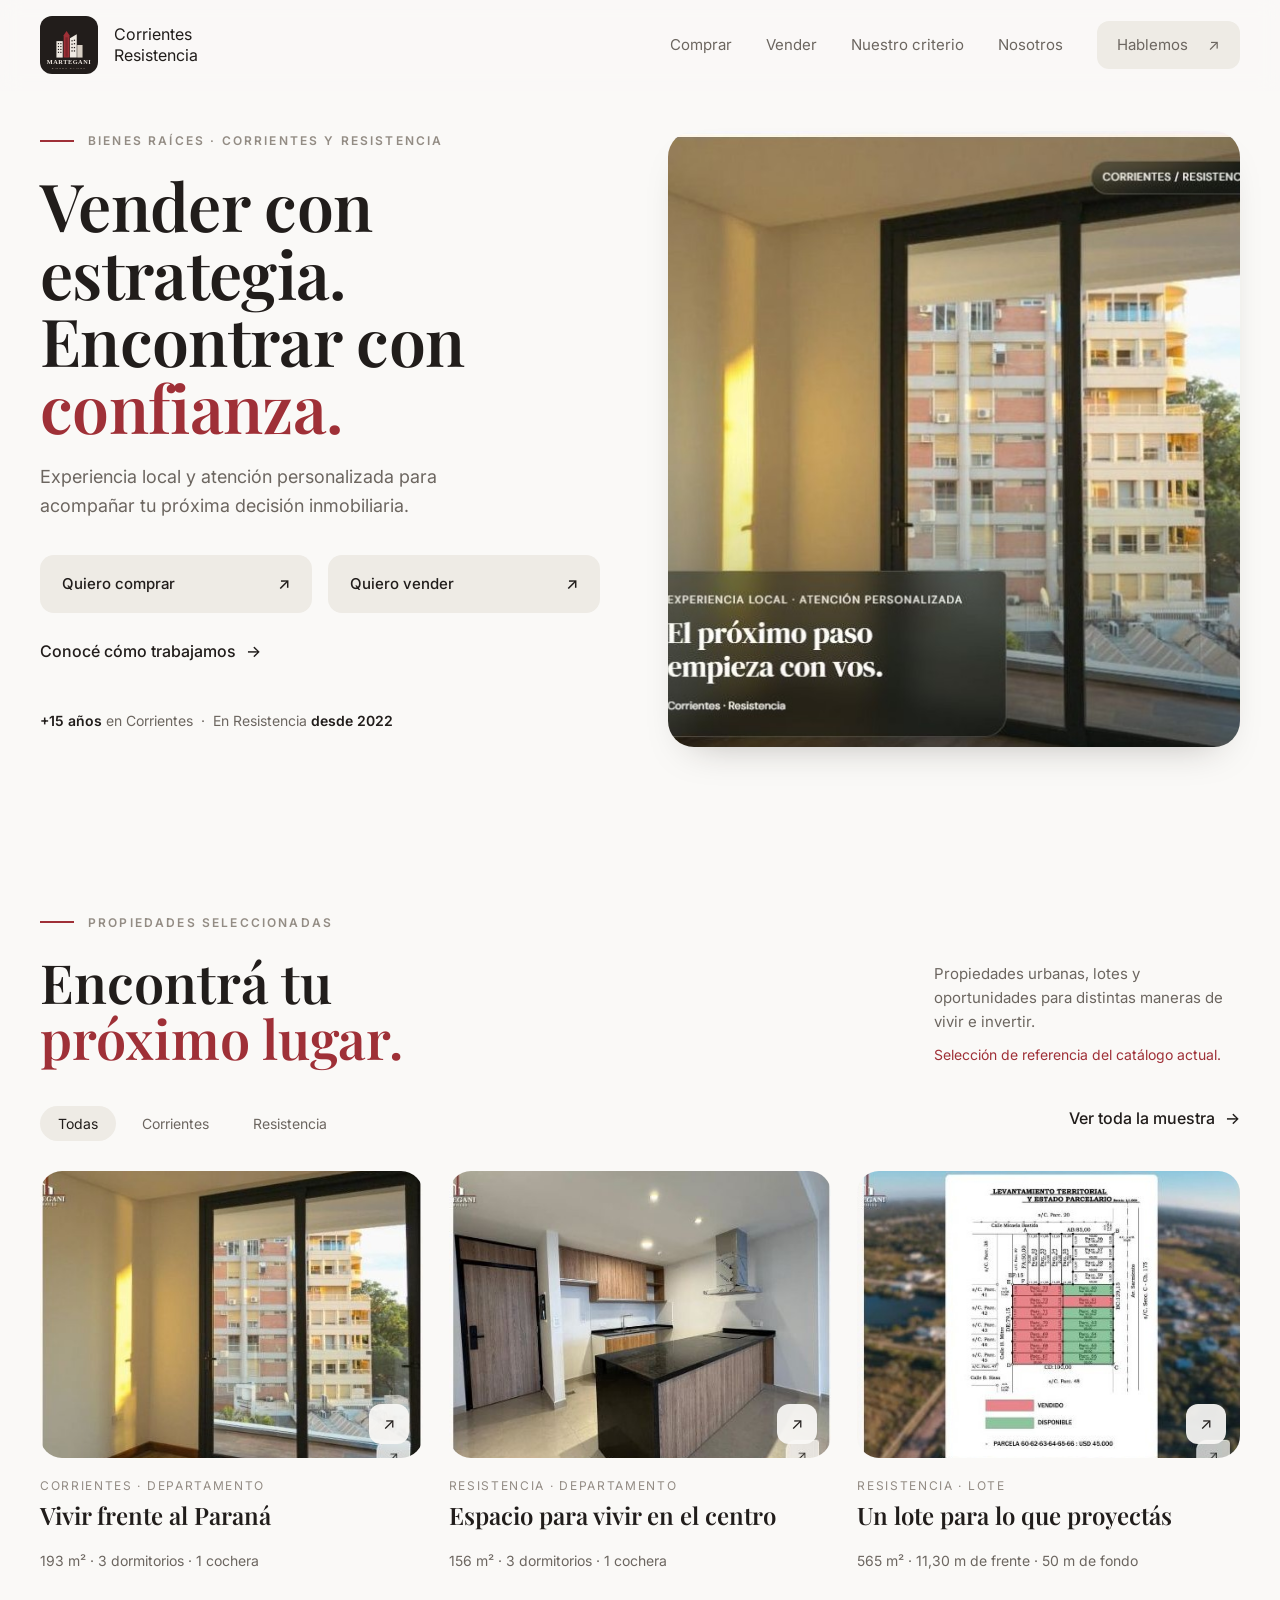
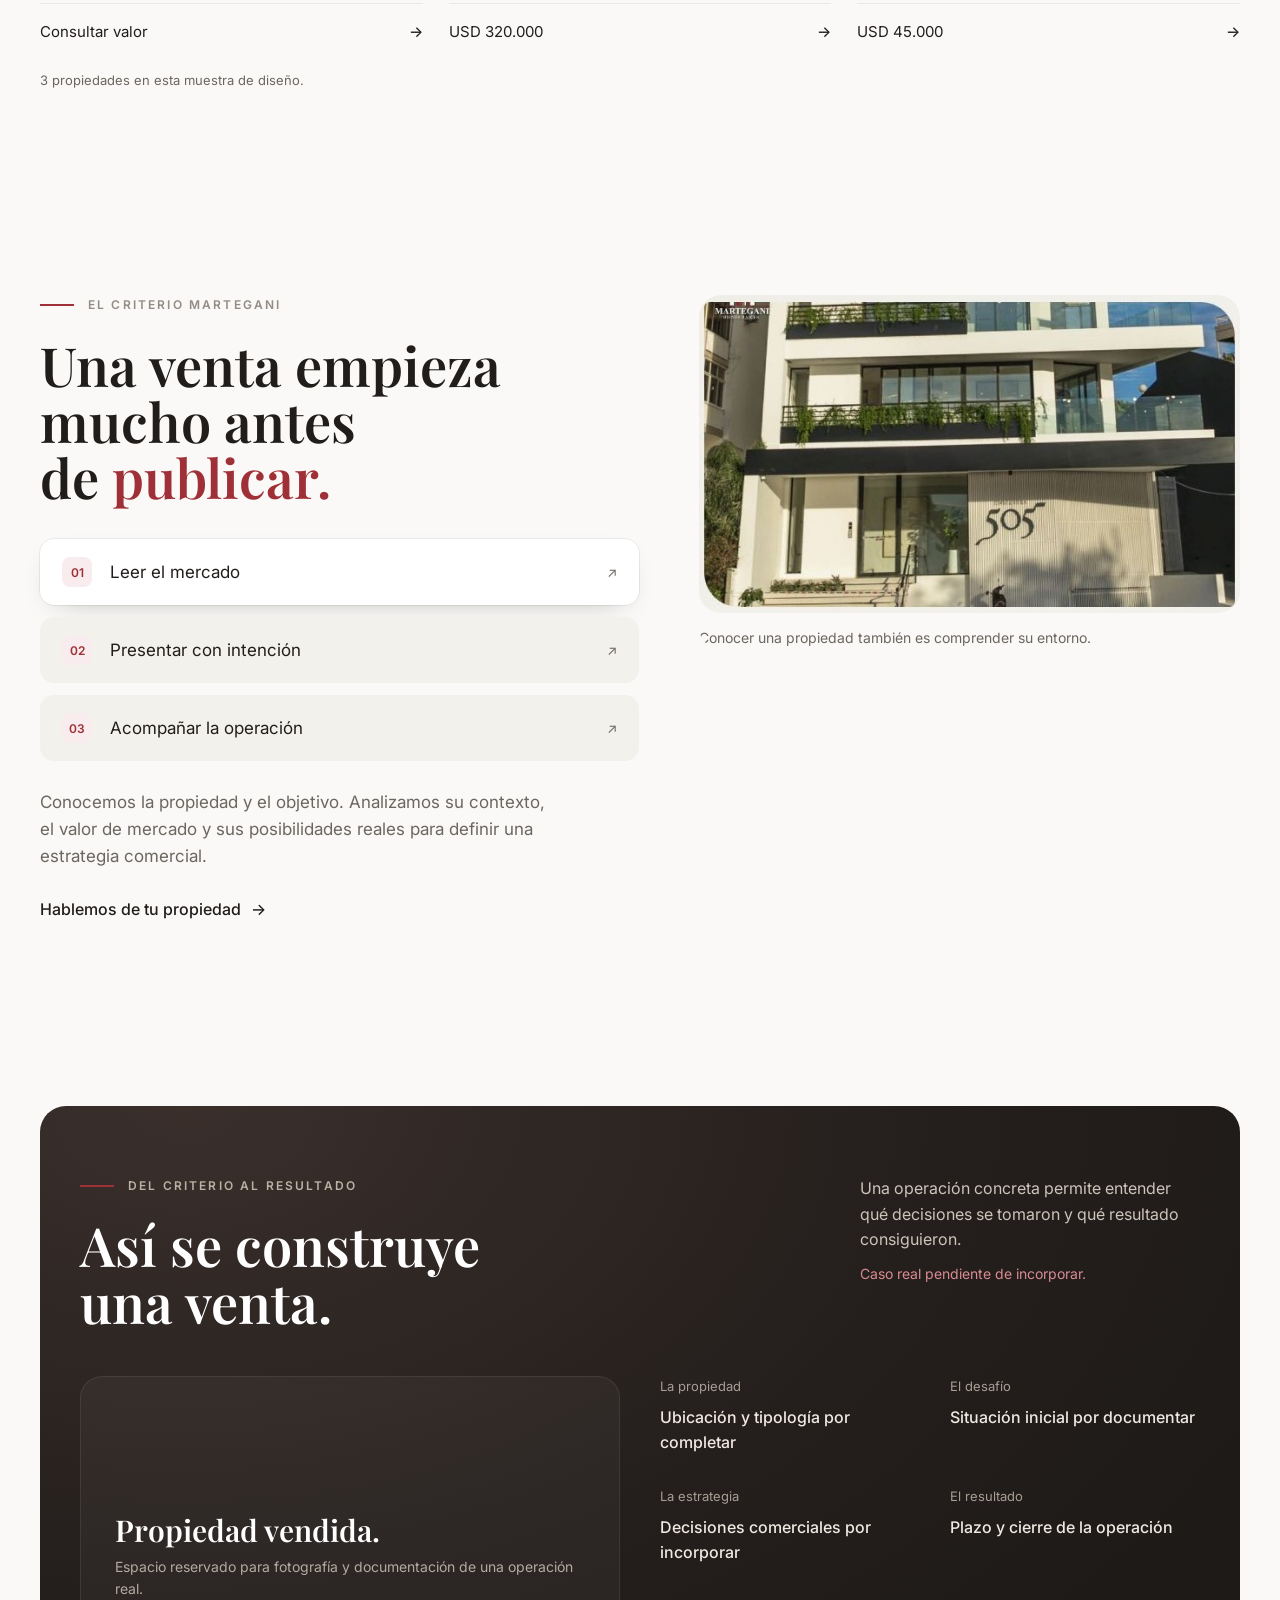
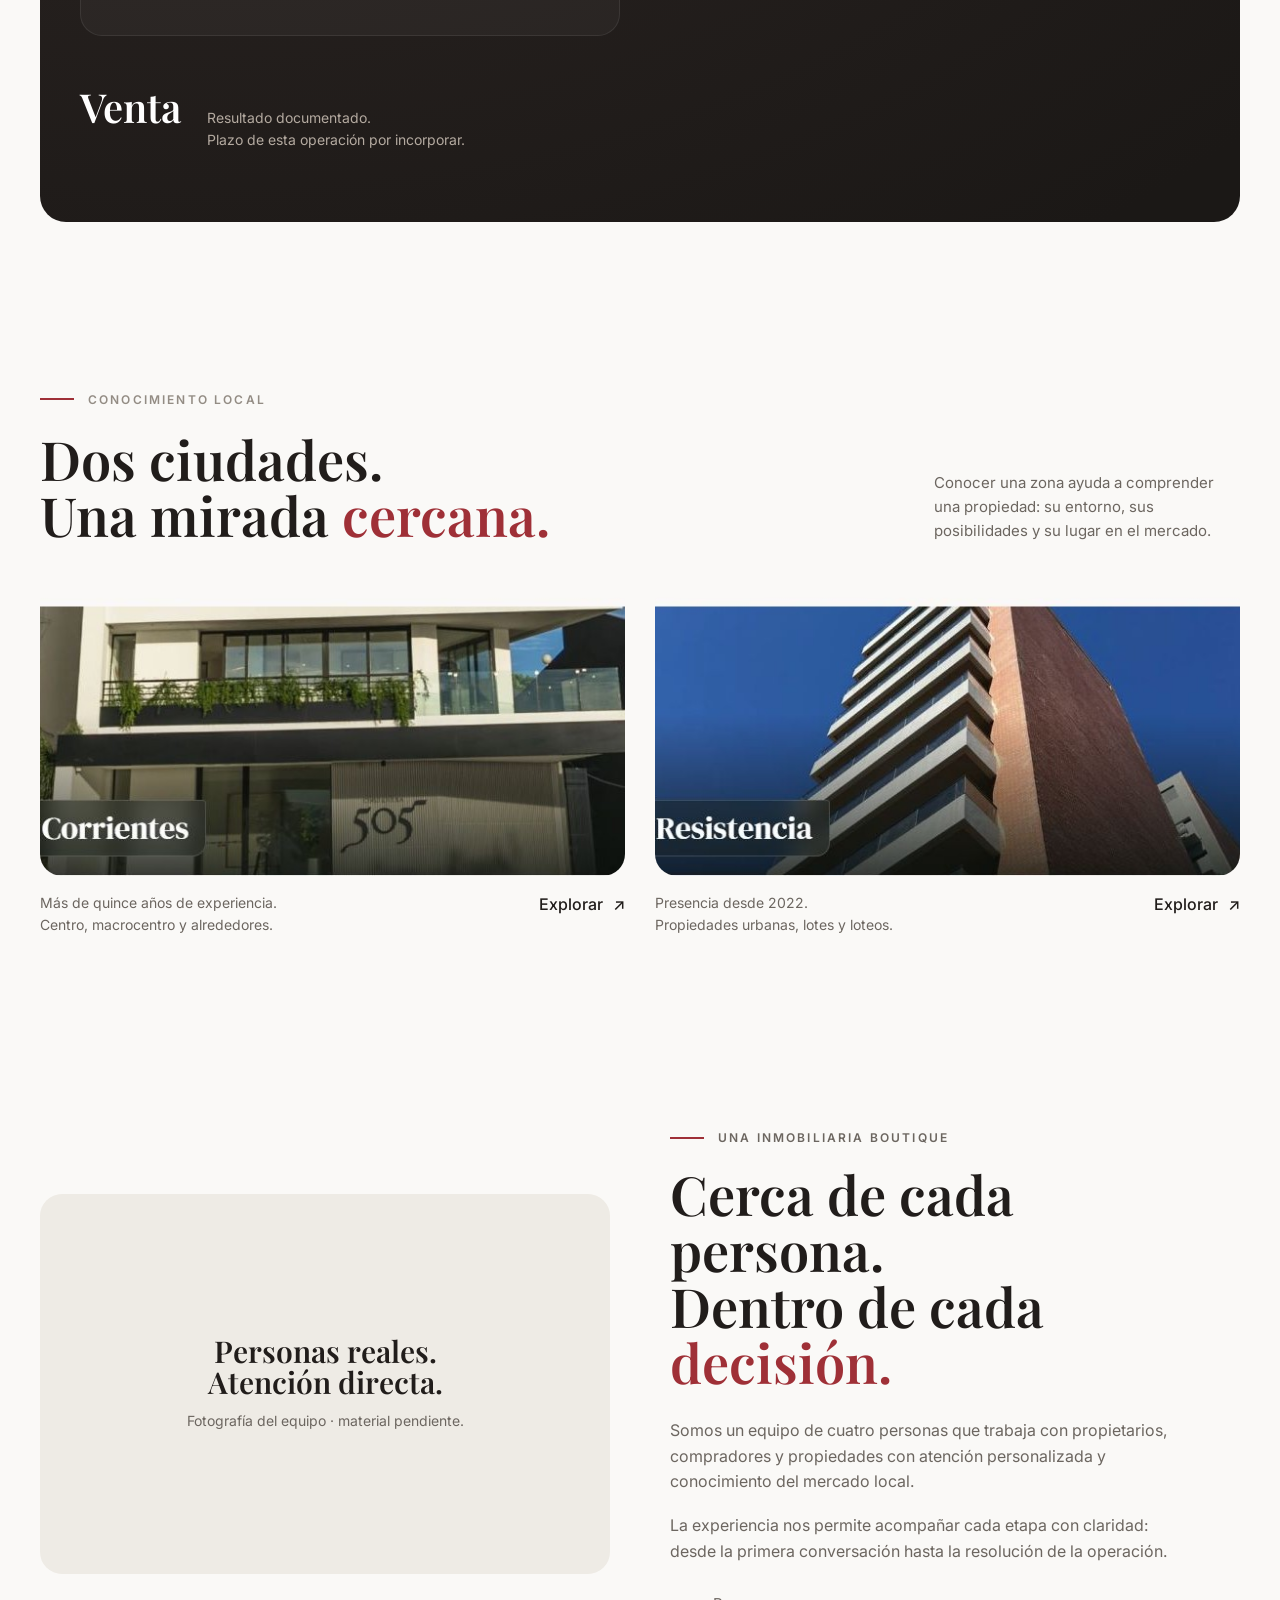
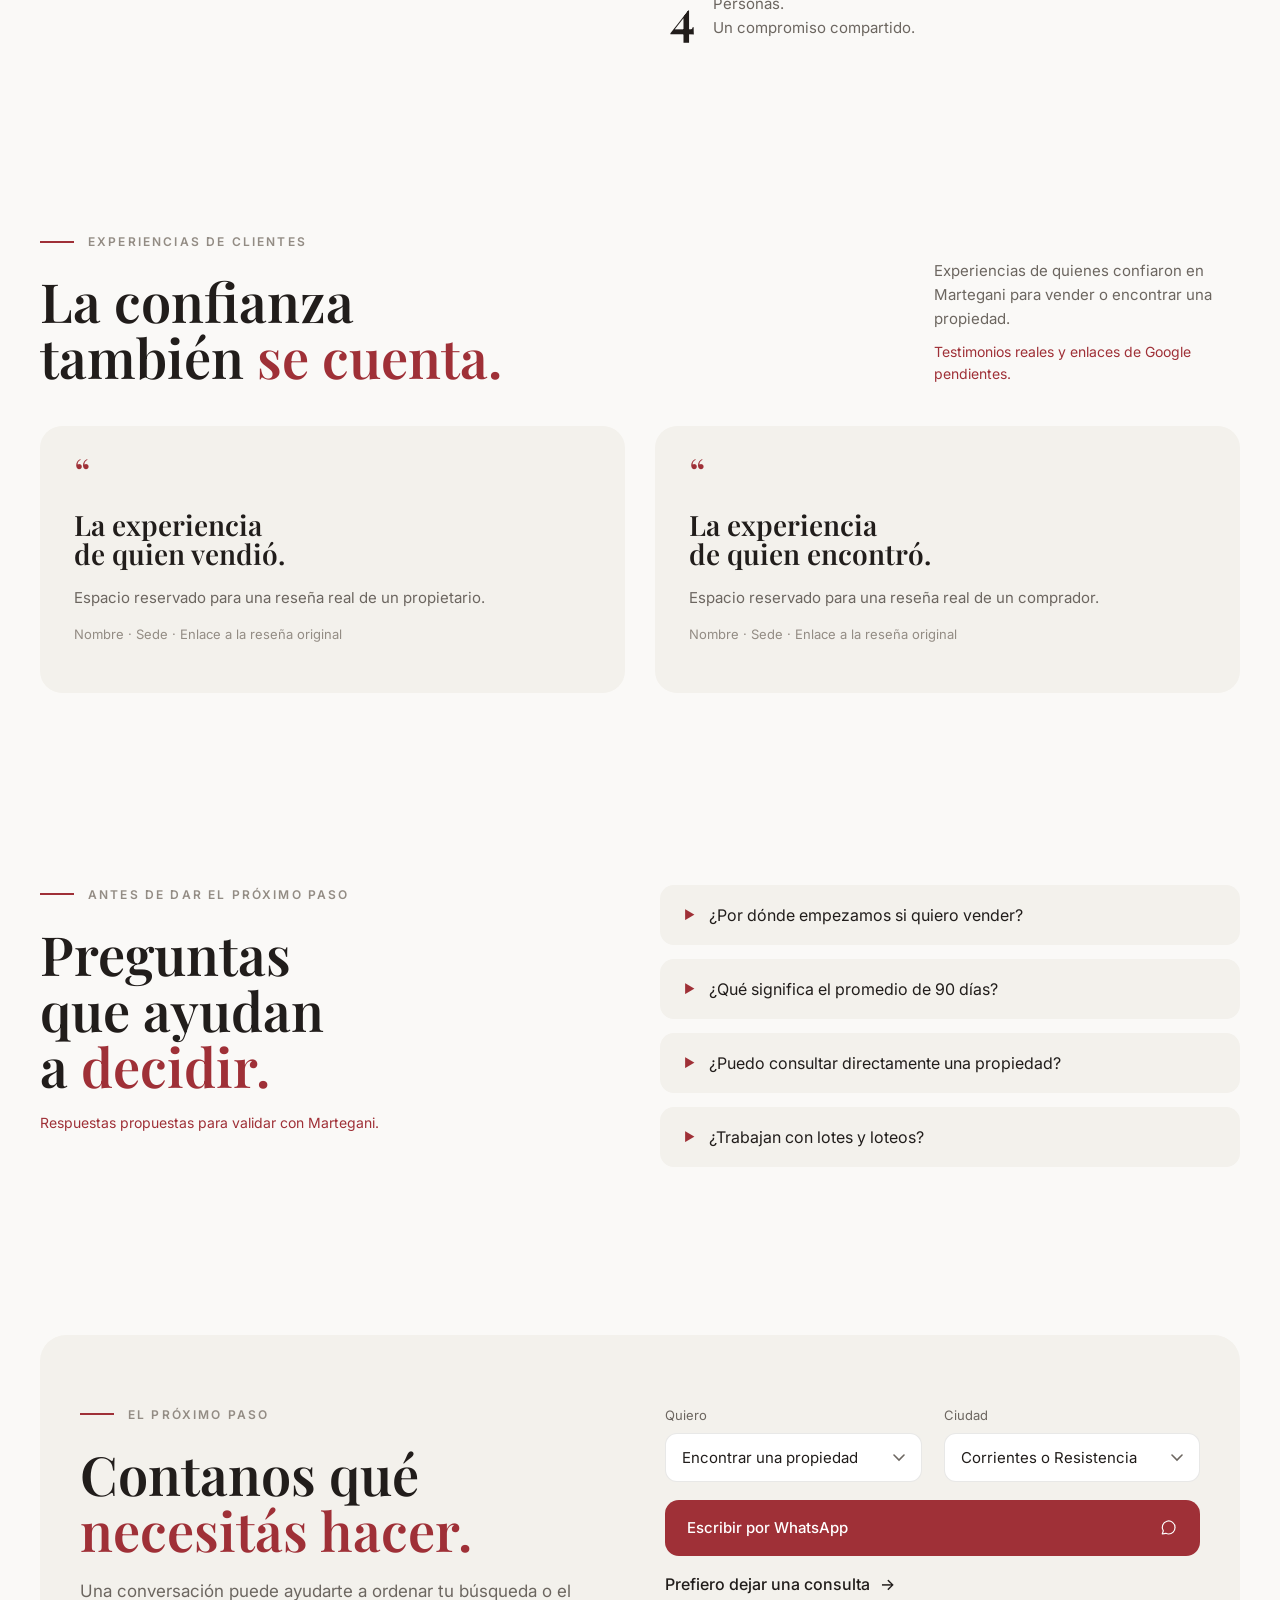
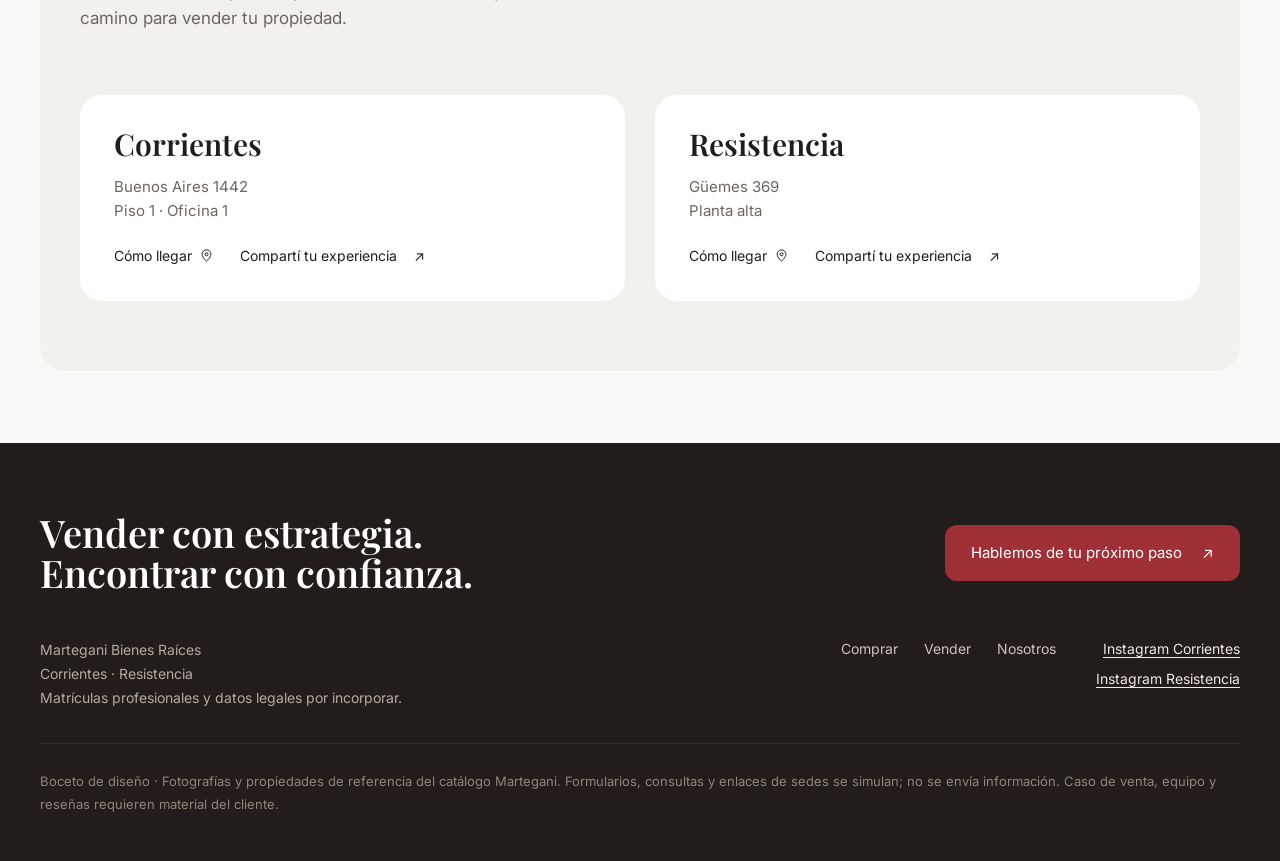
==== index.html @ 218351a4 "Sitio Martegani Bienes Raíces (demo de diseño multipágina)" ====
<!DOCTYPE html>
<html lang="es">
<head>
<meta charset="UTF-8">
<meta name="viewport" content="width=device-width, initial-scale=1.0">
<title>Martegani Bienes Raíces · Corrientes y Resistencia</title>
<meta name="description" content="Inmobiliaria boutique en Corrientes y Resistencia. Experiencia local y atención personalizada para comprar o vender tu propiedad.">
<link rel="icon" type="image/svg+xml" href="img/logo.svg">
<link rel="preconnect" href="https://fonts.googleapis.com">
<link rel="preconnect" href="https://fonts.gstatic.com" crossorigin>
<link href="https://fonts.googleapis.com/css2?family=Inter:wght@400;500;600;700&family=Playfair+Display:ital,wght@0,500;0,600;0,700;1,500&display=swap" rel="stylesheet">
<link rel="stylesheet" href="css/styles.css">
</head>
<body>

<!-- ===================== HEADER ===================== -->
<header class="site-header">
  <div class="header-inner">
    <a class="brand" href="index.html" aria-label="Martegani Bienes Raíces — Inicio">
      <img class="brand__logo" src="img/logo.svg" alt="Martegani Bienes Raíces">
      <span class="brand__text"><span>Corrientes</span><span>Resistencia</span></span>
    </a>
    <nav class="nav" id="nav">
      <a href="comprar.html">Comprar</a>
      <a href="vender.html">Vender</a>
      <a href="#criterio">Nuestro criterio</a>
      <a href="#nosotros">Nosotros</a>
      <a class="nav__cta diag" href="#contacto">Hablemos</a>
    </nav>
    <button class="menu-toggle" aria-label="Abrir menú" aria-expanded="false" aria-controls="nav"><span></span></button>
  </div>
</header>

<!-- ===================== HERO (general) ===================== -->
<section class="hero">
  <div class="wrap hero__grid">
    <div class="hero__left">
      <p class="eyebrow">Bienes raíces · Corrientes y Resistencia</p>
      <h1 class="hero__title">Vender con estrategia.<br>Encontrar con <span class="wine">confianza.</span></h1>
      <p class="hero__sub">Experiencia local y atención personalizada para acompañar tu próxima decisión inmobiliaria.</p>
      <div class="hero__actions">
        <a class="btn btn--soft" href="comprar.html">Quiero comprar <span class="ico">↗</span></a>
        <a class="btn btn--soft" href="vender.html">Quiero vender <span class="ico">↗</span></a>
      </div>
      <a class="hero__secondary link-arrow arrow" href="#criterio">Conocé cómo trabajamos</a>
      <p class="hero__meta"><b>+15 años</b> en Corrientes &nbsp;·&nbsp; En Resistencia <b>desde 2022</b></p>
    </div>
    <div class="hero__media">
      <img class="desk" src="img/hero-general.jpg" alt="Departamento con vista sobre la ciudad — Corrientes / Resistencia">
      <img class="mob" src="img/hero-general-mob.jpg" alt="Departamento con vista sobre la ciudad — Corrientes / Resistencia">
    </div>
  </div>
</section>

<!-- ===================== PROPIEDADES ===================== -->
<section class="section" id="propiedades">
  <div class="wrap">
    <div class="sec-head">
      <div>
        <p class="eyebrow">Propiedades seleccionadas</p>
        <h2 class="h-xl">Encontrá tu<br><span class="wine">próximo lugar.</span></h2>
      </div>
      <div class="sec-head__intro">
        Propiedades urbanas, lotes y oportunidades para distintas maneras de vivir e invertir.
        <span class="note">Selección de referencia del catálogo actual.</span>
      </div>
    </div>

    <div class="props-top">
      <div class="filters">
        <button class="chip is-active" data-filter="todas">Todas</button>
        <button class="chip" data-filter="corrientes">Corrientes</button>
        <button class="chip" data-filter="resistencia">Resistencia</button>
      </div>
      <a class="see-all link-arrow arrow" href="#contacto">Ver toda la muestra</a>
    </div>

    <div class="cards">
      <article class="card" data-city="corrientes">
        <div class="card__media">
          <img src="img/prop-1.jpg" alt="Departamento con vista al Paraná">
          <a class="card__pin" href="#contacto" aria-label="Ver propiedad">↗</a>
        </div>
        <p class="card__label">Corrientes · Departamento</p>
        <h3 class="card__title">Vivir frente al Paraná</h3>
        <p class="card__specs">193 m² · 3 dormitorios · 1 cochera</p>
        <div class="card__foot"><span>Consultar valor</span><a href="#contacto" class="link-arrow arrow" aria-label="Consultar"></a></div>
      </article>

      <article class="card" data-city="resistencia">
        <div class="card__media">
          <img src="img/prop-2.jpg" alt="Departamento en el centro de Resistencia">
          <a class="card__pin" href="#contacto" aria-label="Ver propiedad">↗</a>
        </div>
        <p class="card__label">Resistencia · Departamento</p>
        <h3 class="card__title">Espacio para vivir en el centro</h3>
        <p class="card__specs">156 m² · 3 dormitorios · 1 cochera</p>
        <div class="card__foot"><span>USD 320.000</span><a href="#contacto" class="link-arrow arrow" aria-label="Consultar"></a></div>
      </article>

      <article class="card" data-city="resistencia">
        <div class="card__media">
          <img src="img/prop-3.jpg" alt="Lote — levantamiento territorial">
          <a class="card__pin" href="#contacto" aria-label="Ver propiedad">↗</a>
        </div>
        <p class="card__label">Resistencia · Lote</p>
        <h3 class="card__title">Un lote para lo que proyectás</h3>
        <p class="card__specs">565 m² · 11,30 m de frente · 50 m de fondo</p>
        <div class="card__foot"><span>USD 45.000</span><a href="#contacto" class="link-arrow arrow" aria-label="Consultar"></a></div>
      </article>
    </div>
    <p class="cards-note">3 propiedades en esta muestra de diseño.</p>
  </div>
</section>

<!-- ===================== CRITERIO ===================== -->
<section class="section" id="criterio">
  <div class="wrap criterio criterio__grid">
    <div>
      <p class="eyebrow">El criterio Martegani</p>
      <h2 class="h-xl">Una venta empieza<br>mucho antes<br>de <span class="wine">publicar.</span></h2>
      <div class="steps">
        <button class="step is-active"><span class="step__n">01</span><span class="step__t">Leer el mercado</span><span class="diag"></span></button>
        <button class="step"><span class="step__n">02</span><span class="step__t">Presentar con intención</span><span class="diag"></span></button>
        <button class="step"><span class="step__n">03</span><span class="step__t">Acompañar la operación</span><span class="diag"></span></button>
      </div>
      <p class="lead">Conocemos la propiedad y el objetivo. Analizamos su contexto, el valor de mercado y sus posibilidades reales para definir una estrategia comercial.</p>
      <p style="margin-top:26px"><a class="link-arrow arrow" href="#contacto">Hablemos de tu propiedad</a></p>
    </div>
    <figure class="criterio__media">
      <div style="border-radius:var(--radius-lg);overflow:hidden"><img src="img/criterio-505.jpg" alt="Edificio de referencia · Costanera 505"></div>
      <figcaption>Conocer una propiedad también es comprender su entorno.</figcaption>
    </figure>
  </div>
</section>

<!-- ===================== DEL CRITERIO AL RESULTADO (oscuro) ===================== -->
<section class="section--tight">
  <div class="wrap">
    <div class="dark">
      <div class="dark__top">
        <div>
          <p class="eyebrow">Del criterio al resultado</p>
          <h2 class="h-xl">Así se construye<br>una venta.</h2>
        </div>
        <div class="dark__intro">
          Una operación concreta permite entender qué decisiones se tomaron y qué resultado consiguieron.
          <span class="note">Caso real pendiente de incorporar.</span>
        </div>
      </div>
      <div class="dark__body">
        <div class="sold">
          <h3>Propiedad vendida.</h3>
          <p>Espacio reservado para fotografía y documentación de una operación real.</p>
        </div>
        <div class="facts">
          <div class="fact"><span>La propiedad</span><b>Ubicación y tipología por completar</b></div>
          <div class="fact"><span>El desafío</span><b>Situación inicial por documentar</b></div>
          <div class="fact"><span>La estrategia</span><b>Decisiones comerciales por incorporar</b></div>
          <div class="fact"><span>El resultado</span><b>Plazo y cierre de la operación</b></div>
        </div>
        <div class="dark__sum">
          <h3>Venta</h3>
          <p>Resultado documentado.<br>Plazo de esta operación por incorporar.</p>
        </div>
      </div>
    </div>
  </div>
</section>

<!-- ===================== DOS CIUDADES ===================== -->
<section class="section">
  <div class="wrap">
    <div class="sec-head">
      <div>
        <p class="eyebrow">Conocimiento local</p>
        <h2 class="h-xl">Dos ciudades.<br>Una mirada <span class="wine">cercana.</span></h2>
      </div>
      <div class="sec-head__intro">Conocer una zona ayuda a comprender una propiedad: su entorno, sus posibilidades y su lugar en el mercado.</div>
    </div>
    <div class="cities">
      <div class="city">
        <div class="city__media"><img src="img/ciudad-corrientes.jpg" alt="Corrientes"></div>
        <div class="city__foot">
          <p>Más de quince años de experiencia.<br>Centro, macrocentro y alrededores.</p>
          <a class="link-arrow diag" href="#contacto">Explorar</a>
        </div>
      </div>
      <div class="city">
        <div class="city__media"><img src="img/ciudad-resistencia.jpg" alt="Resistencia"></div>
        <div class="city__foot">
          <p>Presencia desde 2022.<br>Propiedades urbanas, lotes y loteos.</p>
          <a class="link-arrow diag" href="#contacto">Explorar</a>
        </div>
      </div>
    </div>
  </div>
</section>

<!-- ===================== BOUTIQUE / EQUIPO ===================== -->
<section class="section" id="nosotros">
  <div class="wrap boutique">
    <div class="placeholder">
      <h3 class="h-lg">Personas reales.<br>Atención directa.</h3>
      <p>Fotografía del equipo · material pendiente.</p>
    </div>
    <div class="boutique__body">
      <p class="eyebrow">Una inmobiliaria boutique</p>
      <h2 class="h-xl">Cerca de cada<br>persona.<br>Dentro de cada<br><span class="wine">decisión.</span></h2>
      <div style="margin-top:28px">
        <p>Somos un equipo de cuatro personas que trabaja con propietarios, compradores y propiedades con atención personalizada y conocimiento del mercado local.</p>
        <p>La experiencia nos permite acompañar cada etapa con claridad: desde la primera conversación hasta la resolución de la operación.</p>
      </div>
      <div class="counter"><b>4</b><span>Personas.<br>Un compromiso compartido.</span></div>
    </div>
  </div>
</section>

<!-- ===================== TESTIMONIOS ===================== -->
<section class="section">
  <div class="wrap">
    <div class="sec-head">
      <div>
        <p class="eyebrow">Experiencias de clientes</p>
        <h2 class="h-xl">La confianza<br>también <span class="wine">se cuenta.</span></h2>
      </div>
      <div class="sec-head__intro">
        Experiencias de quienes confiaron en Martegani para vender o encontrar una propiedad.
        <span class="note">Testimonios reales y enlaces de Google pendientes.</span>
      </div>
    </div>
    <div class="quotes">
      <div class="quote">
        <span class="quote__mark">&#8220;</span>
        <h3>La experiencia<br>de quien vendió.</h3>
        <p>Espacio reservado para una reseña real de un propietario.</p>
        <p class="src">Nombre · Sede · Enlace a la reseña original</p>
      </div>
      <div class="quote">
        <span class="quote__mark">&#8220;</span>
        <h3>La experiencia<br>de quien encontró.</h3>
        <p>Espacio reservado para una reseña real de un comprador.</p>
        <p class="src">Nombre · Sede · Enlace a la reseña original</p>
      </div>
    </div>
  </div>
</section>

<!-- ===================== FAQ ===================== -->
<section class="section">
  <div class="wrap">
    <div class="faq__grid">
      <div>
        <p class="eyebrow">Antes de dar el próximo paso</p>
        <h2 class="h-xl">Preguntas<br>que ayudan<br>a <span class="wine">decidir.</span></h2>
        <p class="note" style="margin-top:18px">Respuestas propuestas para validar con Martegani.</p>
      </div>
      <div class="faq__list">
        <div class="faq__item">
          <button class="faq__q" aria-expanded="false"><span class="caret">▶</span> ¿Por dónde empezamos si quiero vender?</button>
          <div class="faq__a"><p>Empezamos con una conversación y una visita para conocer la propiedad y tu objetivo. Con eso leemos el mercado y te proponemos una estrategia de comercialización antes de publicar.</p></div>
        </div>
        <div class="faq__item">
          <button class="faq__q" aria-expanded="false"><span class="caret">▶</span> ¿Qué significa el promedio de 90 días?</button>
          <div class="faq__a"><p>Es el tiempo promedio de comercialización respaldado por operaciones registradas. El período y la muestra se precisan antes de publicar cada caso.</p></div>
        </div>
        <div class="faq__item">
          <button class="faq__q" aria-expanded="false"><span class="caret">▶</span> ¿Puedo consultar directamente una propiedad?</button>
          <div class="faq__a"><p>Sí. Podés escribirnos por la propiedad que te interesa y te acompañamos en cada paso, desde la primera consulta hasta el cierre.</p></div>
        </div>
        <div class="faq__item">
          <button class="faq__q" aria-expanded="false"><span class="caret">▶</span> ¿Trabajan con lotes y loteos?</button>
          <div class="faq__a"><p>Sí, trabajamos con lotes y loteos en Corrientes y Resistencia, además de departamentos y propiedades urbanas.</p></div>
        </div>
      </div>
    </div>
  </div>
</section>

<!-- ===================== CONTACTO / PRÓXIMO PASO ===================== -->
<section class="section--tight" id="contacto">
  <div class="wrap">
    <div class="next" data-wa-scope>
      <div class="next__top">
        <div>
          <p class="eyebrow">El próximo paso</p>
          <h2 class="h-xl">Contanos qué<br><span class="wine">necesitás hacer.</span></h2>
          <p class="lead" style="margin-top:20px">Una conversación puede ayudarte a ordenar tu búsqueda o el camino para vender tu propiedad.</p>
        </div>
        <div class="next__form">
          <div class="search__row">
            <div class="field">
              <label for="quiero">Quiero</label>
              <select id="quiero" name="quiero">
                <option>Encontrar una propiedad</option>
                <option>Vender una propiedad</option>
                <option>Hacer una consulta</option>
              </select>
            </div>
            <div class="field">
              <label for="ciudad-wa">Ciudad</label>
              <select id="ciudad-wa" name="ciudad-wa">
                <option>Corrientes o Resistencia</option>
                <option>Corrientes</option>
                <option>Resistencia</option>
              </select>
            </div>
          </div>
          <a class="btn btn--wine" data-whatsapp href="#" target="_blank" rel="noopener">
            Escribir por WhatsApp
            <svg width="18" height="18" viewBox="0 0 24 24" fill="none" aria-hidden="true"><path d="M20 11.5a8.38 8.38 0 0 1-8.5 8.5 8.5 8.5 0 0 1-3.8-.9L3 20l1.4-4.2A8.5 8.5 0 1 1 20 11.5Z" stroke="#fff" stroke-width="1.6" stroke-linecap="round" stroke-linejoin="round"/></svg>
          </a>
          <p class="after"><a class="link-arrow arrow" href="#contacto">Prefiero dejar una consulta</a></p>
        </div>
      </div>
      <div class="sedes">
        <div class="sede">
          <h3>Corrientes</h3>
          <address>Buenos Aires 1442<br>Piso 1 · Oficina 1</address>
          <div class="sede__links">
            <a href="https://maps.google.com/?q=Buenos+Aires+1442+Corrientes" target="_blank" rel="noopener">Cómo llegar
              <svg width="15" height="15" viewBox="0 0 24 24" fill="none" aria-hidden="true"><path d="M12 21s7-5.6 7-11a7 7 0 1 0-14 0c0 5.4 7 11 7 11Z" stroke="currentColor" stroke-width="1.6"/><circle cx="12" cy="10" r="2.4" stroke="currentColor" stroke-width="1.6"/></svg>
            </a>
            <a class="diag" href="#contacto">Compartí tu experiencia</a>
          </div>
        </div>
        <div class="sede">
          <h3>Resistencia</h3>
          <address>Güemes 369<br>Planta alta</address>
          <div class="sede__links">
            <a href="https://maps.google.com/?q=Güemes+369+Resistencia" target="_blank" rel="noopener">Cómo llegar
              <svg width="15" height="15" viewBox="0 0 24 24" fill="none" aria-hidden="true"><path d="M12 21s7-5.6 7-11a7 7 0 1 0-14 0c0 5.4 7 11 7 11Z" stroke="currentColor" stroke-width="1.6"/><circle cx="12" cy="10" r="2.4" stroke="currentColor" stroke-width="1.6"/></svg>
            </a>
            <a class="diag" href="#contacto">Compartí tu experiencia</a>
          </div>
        </div>
      </div>
    </div>
  </div>
</section>

<!-- ===================== FOOTER ===================== -->
<footer class="footer">
  <div class="footer__top">
    <h2>Vender con estrategia.<br>Encontrar con confianza.</h2>
    <a class="footer__cta diag" href="#contacto">Hablemos de tu próximo paso</a>
  </div>
  <div class="footer__grid">
    <div class="footer__brand">
      <p>Martegani Bienes Raíces<br>Corrientes · Resistencia<br>Matrículas profesionales y datos legales por incorporar.</p>
    </div>
    <nav class="footer__nav">
      <a href="comprar.html">Comprar</a>
      <a href="vender.html">Vender</a>
      <a href="#nosotros">Nosotros</a>
    </nav>
    <div class="footer__social">
      <a href="#">Instagram Corrientes</a>
      <a href="#">Instagram Resistencia</a>
    </div>
  </div>
  <p class="footer__legal">Boceto de diseño · Fotografías y propiedades de referencia del catálogo Martegani. Formularios, consultas y enlaces de sedes se simulan; no se envía información. Caso de venta, equipo y reseñas requieren material del cliente.</p>
</footer>

<script src="js/main.js"></script>
</body>
</html>
---- css/styles.css ----
/* =========================================================
   MARTEGANI BIENES RAÍCES — hoja de estilos
   Sistema de diseño basado en el boceto (Corrientes · Resistencia)
   ========================================================= */

/* ---------- Tokens ---------- */
:root{
  --bg:#faf9f7;            /* fondo general cálido */
  --bg-alt:#f3f1ec;        /* secciones con tono beige */
  --card:#eeebe5;          /* tarjetas / botones claros */
  --card-2:#e7e2da;        /* hover / variantes */
  --ink:#211d1b;           /* texto principal */
  --ink-soft:#6c6660;      /* texto secundario */
  --ink-mute:#938c84;      /* labels muy suaves */
  --wine:#9f3037;          /* acento vino */
  --wine-dark:#88272d;     /* hover vino */
  --wine-tint:#f8ecee;     /* fondo rosado tenue */
  --dark:#221d1b;          /* secciones oscuras */
  --dark-card:#2b2623;     /* tarjeta dentro de oscuro */
  --line:rgba(33,29,27,.10);
  --line-soft:rgba(33,29,27,.07);
  --radius:16px;
  --radius-lg:22px;
  --radius-xl:26px;
  --maxw:1340px;
  --gutter:40px;
  --serif:"Playfair Display", Georgia, "Times New Roman", serif;
  --sans:"Inter", system-ui, -apple-system, "Segoe UI", Roboto, Arial, sans-serif;
  --shadow:0 18px 40px -24px rgba(33,29,27,.35);
}

/* ---------- Reset ---------- */
*,*::before,*::after{box-sizing:border-box}
html{scroll-behavior:smooth;-webkit-text-size-adjust:100%}
body{
  margin:0;
  font-family:var(--sans);
  background:var(--bg);
  color:var(--ink);
  font-size:16px;
  line-height:1.6;
  -webkit-font-smoothing:antialiased;
}
img{max-width:100%;display:block}
a{color:inherit;text-decoration:none}
button{font-family:inherit;cursor:pointer;border:none;background:none}
select{font-family:inherit}

/* ---------- Utilidades ---------- */
.wrap{max-width:var(--maxw);margin:0 auto;padding:0 var(--gutter)}
.wine{color:var(--wine)}
.section{padding:96px 0}
.section--tight{padding:72px 0}

.eyebrow{
  display:flex;align-items:center;gap:14px;
  font-size:12px;font-weight:600;letter-spacing:.18em;text-transform:uppercase;
  color:var(--ink-mute);margin:0 0 22px;
}
.eyebrow::before{content:"";width:34px;height:2px;background:var(--wine);display:block;flex:none}

h1,h2,h3{font-family:var(--serif);font-weight:600;color:var(--ink);margin:0;line-height:1.04}
.display{font-size:clamp(40px,6vw,70px);letter-spacing:-.01em}
.h-xl{font-size:clamp(34px,4.6vw,54px)}
.h-lg{font-size:clamp(26px,3vw,40px)}
.lead{color:var(--ink-soft);font-size:17px;max-width:46ch}
.note{color:var(--wine);font-size:14px}
.muted{color:var(--ink-soft)}
.tiny{font-size:13px;color:var(--ink-soft)}

/* flechas inline */
.arrow::after{content:"→";margin-left:10px;display:inline-block;transition:transform .25s}
.arrow:hover::after{transform:translateX(4px)}
.diag::after{content:"↗";margin-left:10px;display:inline-block;transition:transform .25s}
.diag:hover::after{transform:translate(3px,-3px)}

/* ---------- Botones ---------- */
.btn{
  display:inline-flex;align-items:center;justify-content:space-between;gap:16px;
  padding:16px 22px;border-radius:14px;font-weight:500;font-size:15px;
  transition:background .2s,color .2s,transform .2s;
}
.btn--wine{background:var(--wine);color:#fff;width:100%}
.btn--wine:hover{background:var(--wine-dark)}
.btn--soft{background:var(--card);color:var(--ink)}
.btn--soft:hover{background:var(--card-2)}
.btn .ico{font-size:16px}
.link-arrow{display:inline-flex;align-items:center;font-weight:500;color:var(--ink)}
.link-wine{color:var(--wine);font-weight:500}

/* =========================================================
   HEADER
   ========================================================= */
.site-header{
  position:sticky;top:0;z-index:50;
  background:rgba(250,249,247,.86);
  backdrop-filter:saturate(1.2) blur(10px);
  border-bottom:1px solid transparent;
}
.site-header.is-stuck{border-bottom-color:var(--line-soft)}
.header-inner{display:flex;align-items:center;justify-content:space-between;gap:24px;padding:16px var(--gutter);max-width:var(--maxw);margin:0 auto}
.brand{display:flex;align-items:center;gap:16px}
.brand__logo{width:58px;height:58px;border-radius:12px;flex:none}
.brand__text{font-size:16px;line-height:1.3;color:var(--ink)}
.brand__text span{display:block}

.nav{display:flex;align-items:center;gap:34px}
.nav a{font-size:15px;color:var(--ink-soft);transition:color .2s}
.nav a:hover{color:var(--ink)}
.nav a.is-active{color:var(--wine)}
.nav__cta{
  display:inline-flex;align-items:center;gap:10px;
  background:var(--card);color:var(--ink);padding:12px 20px;border-radius:12px;font-size:15px;
  transition:background .2s;
}
.nav__cta:hover{background:var(--card-2)}

.menu-toggle{display:none;width:46px;height:46px;border-radius:12px;background:var(--card);align-items:center;justify-content:center}
.menu-toggle span,.menu-toggle span::before,.menu-toggle span::after{
  content:"";display:block;width:20px;height:2px;background:var(--ink);transition:.25s;position:relative
}
.menu-toggle span::before{position:absolute;top:-6px}
.menu-toggle span::after{position:absolute;top:6px}
body.menu-open .menu-toggle span{background:transparent}
body.menu-open .menu-toggle span::before{top:0;transform:rotate(45deg)}
body.menu-open .menu-toggle span::after{top:0;transform:rotate(-45deg)}

/* =========================================================
   HERO
   ========================================================= */
.hero{padding:40px 0 70px}
.hero__grid{display:grid;grid-template-columns:1fr 1fr;gap:56px;align-items:stretch}
.hero__left{display:flex;flex-direction:column;justify-content:center;max-width:560px}
.hero__title{font-size:clamp(42px,5.4vw,66px);line-height:1.02;letter-spacing:-.01em;margin-bottom:22px}
.hero__sub{color:var(--ink-soft);font-size:18px;margin:0 0 34px;max-width:42ch}
.hero__actions{display:grid;grid-template-columns:1fr 1fr;gap:16px;margin-bottom:22px}
.hero__secondary{margin-top:4px}
.hero__meta{margin-top:auto;padding-top:46px;font-size:14px;color:var(--ink-soft)}
.hero__meta b{color:var(--ink);font-weight:600}

/* foto del hero (recorte del boceto, con su placa) */
.hero__media{border-radius:var(--radius-xl);overflow:hidden;min-height:440px;box-shadow:var(--shadow)}
.hero__media img{width:100%;height:100%;object-fit:cover;object-position:center}
.hero__media .mob{display:none}

/* toggle comprar / vender */
.hero__toggle{display:inline-flex;background:var(--card);border-radius:14px;padding:6px;gap:4px;margin-bottom:30px;align-self:flex-start}
.hero__toggle a{padding:11px 22px;border-radius:10px;font-size:15px;color:var(--ink-soft);font-weight:500}
.hero__toggle a.is-active{background:#fff;color:var(--ink);box-shadow:0 2px 6px rgba(33,29,27,.08)}

/* formulario de búsqueda (comprar) */
.search{background:var(--card);border-radius:var(--radius-lg);padding:26px;margin-bottom:22px}
.search__row{display:grid;grid-template-columns:1fr 1fr;gap:18px 22px;margin-bottom:20px}
.field{display:flex;flex-direction:column;gap:8px}
.field label{font-size:13px;color:var(--ink-soft)}
.field select{
  appearance:none;background:#fff;border:1px solid var(--line);border-radius:12px;
  padding:14px 40px 14px 16px;font-size:15px;color:var(--ink);
  background-image:url("data:image/svg+xml,%3Csvg xmlns='http://www.w3.org/2000/svg' width='12' height='8' viewBox='0 0 12 8'%3E%3Cpath d='M1 1l5 5 5-5' stroke='%236c6660' stroke-width='1.6' fill='none' stroke-linecap='round'/%3E%3C/svg%3E");
  background-repeat:no-repeat;background-position:right 16px center;cursor:pointer;
}
.search .btn--wine{justify-content:center;gap:12px}
.search__more{display:none;align-items:center;justify-content:space-between;color:var(--ink);font-size:15px;padding:4px 2px 18px}

/* tarjeta de estadística (vender) */
.stat{display:flex;gap:22px;align-items:flex-start;background:var(--wine-tint);border-radius:var(--radius-lg);padding:26px 28px;margin-bottom:28px}
.stat__num{font-family:var(--serif);font-size:54px;line-height:1;color:var(--ink)}
.stat__body b{display:block;font-weight:600;margin-bottom:4px}
.stat__body span{color:var(--ink-soft);font-size:15px}
.stat__body .note{display:block;margin-top:8px}

/* =========================================================
   PROPIEDADES
   ========================================================= */
.sec-head{display:grid;grid-template-columns:1fr 1fr;gap:30px;align-items:end;margin-bottom:40px}
.sec-head__intro{justify-self:end;text-align:left;max-width:34ch;color:var(--ink-soft);font-size:15px}
.sec-head__intro .note{display:block;margin-top:10px}

.filters{display:flex;align-items:center;gap:8px;margin-bottom:4px}
.chip{padding:9px 18px;border-radius:999px;font-size:14px;color:var(--ink-soft);transition:.2s}
.chip.is-active{background:var(--card);color:var(--ink)}
.chip:hover{color:var(--ink)}
.see-all{justify-self:end;align-self:start}

.props-top{display:flex;justify-content:space-between;align-items:center;margin-bottom:26px}

.cards{display:grid;grid-template-columns:repeat(3,1fr);gap:26px}
.card{display:flex;flex-direction:column}
.card__media{position:relative;border-radius:var(--radius-lg);overflow:hidden;aspect-ratio:4/3;background:var(--card)}
.card__media img{width:100%;height:100%;object-fit:cover}
.card__pin{position:absolute;right:14px;bottom:14px;width:40px;height:40px;border-radius:12px;background:rgba(250,249,247,.92);display:flex;align-items:center;justify-content:center;font-size:16px;color:var(--ink)}
.card__label{font-size:12px;letter-spacing:.14em;text-transform:uppercase;color:var(--ink-mute);margin:18px 0 8px}
.card__title{font-family:var(--serif);font-size:24px;margin-bottom:8px}
.card__specs{color:var(--ink-soft);font-size:14px}
.card__foot{display:flex;justify-content:space-between;align-items:center;margin-top:16px;padding-top:16px;border-top:1px solid var(--line-soft);font-size:15px}
.cards-note{margin-top:26px;font-size:13px;color:var(--ink-soft)}

/* =========================================================
   CRITERIO
   ========================================================= */
.criterio__grid{display:grid;grid-template-columns:1.05fr .95fr;gap:60px;align-items:start}
.steps{margin:34px 0 28px;display:flex;flex-direction:column;gap:12px}
.step{display:flex;align-items:center;gap:18px;background:var(--bg-alt);border-radius:14px;padding:18px 22px;transition:.2s;text-align:left;width:100%}
.step__n{width:30px;height:30px;border-radius:8px;background:var(--wine-tint);color:var(--wine);font-size:12px;display:flex;align-items:center;justify-content:center;flex:none;font-weight:600}
.step__t{flex:1;font-size:17px;color:var(--ink)}
.step .diag::after{color:var(--ink-soft)}
.step.is-active{background:#fff;box-shadow:0 10px 30px -18px rgba(33,29,27,.4);outline:1px solid var(--line-soft)}
.criterio__media{border-radius:var(--radius-lg);overflow:hidden}
.criterio figure{margin:0}
.criterio figcaption{font-size:14px;color:var(--ink-soft);margin-top:14px}

/* =========================================================
   SECCIÓN OSCURA (del criterio al resultado)
   ========================================================= */
.dark{
  background:radial-gradient(120% 130% at 12% 0%, #3a2f2b 0%, #241f1d 52%, #1b1816 100%);
  color:#efe9e2;border-radius:var(--radius-xl);padding:70px var(--gutter);
}
.dark .eyebrow{color:#bcb0a4}
.dark h2{color:#fff}
.dark__top{display:grid;grid-template-columns:1fr 1fr;gap:40px;align-items:start;margin-bottom:46px}
.dark__intro{color:#cdc4ba;font-size:16px;max-width:34ch;justify-self:end}
.dark__intro .note{color:#d98c92;display:block;margin-top:10px}
.dark__body{display:grid;grid-template-columns:1fr 1fr;gap:40px;align-items:start}
.sold{background:rgba(255,255,255,.04);border:1px solid rgba(255,255,255,.08);border-radius:var(--radius-lg);min-height:260px;display:flex;flex-direction:column;justify-content:flex-end;padding:34px}
.sold h3{color:#fff;font-size:30px;margin-bottom:10px}
.sold p{color:#b4aaa0;font-size:14px;margin:0}
.facts{display:grid;grid-template-columns:1fr 1fr;gap:30px 40px}
.fact span{display:block;font-size:13px;color:#a79d93;margin-bottom:8px}
.fact b{font-weight:500;font-size:16px;color:#efe9e2}
.dark__sum{grid-column:1/-1;display:flex;align-items:baseline;gap:26px;margin-top:10px}
.dark__sum h3{font-family:var(--serif);font-size:40px;color:#fff}
.dark__sum p{color:#b4aaa0;font-size:14px;margin:0}

/* =========================================================
   DOS CIUDADES
   ========================================================= */
.cities{display:grid;grid-template-columns:1fr 1fr;gap:30px}
.city__media{border-radius:var(--radius-lg);overflow:hidden;aspect-ratio:2/1;background:var(--card)}
.city__media img{width:100%;height:100%;object-fit:cover}
.city__foot{display:flex;justify-content:space-between;align-items:flex-start;margin-top:16px}
.city__foot p{margin:0;color:var(--ink-soft);font-size:14px}

/* =========================================================
   BOUTIQUE / EQUIPO
   ========================================================= */
.boutique{display:grid;grid-template-columns:1fr 1fr;gap:60px;align-items:center}
.placeholder{
  background:var(--card);border-radius:var(--radius-lg);min-height:380px;
  display:flex;flex-direction:column;align-items:center;justify-content:center;text-align:center;padding:40px;
}
.placeholder h3{font-size:30px;margin-bottom:12px}
.placeholder p{color:var(--ink-soft);font-size:14px;margin:0}
.boutique__body p{color:var(--ink-soft);margin:0 0 18px;max-width:52ch}
.counter{display:flex;align-items:center;gap:18px;margin-top:28px}
.counter b{font-family:var(--serif);font-size:48px;line-height:1;color:var(--ink)}
.counter span{color:var(--ink-soft);font-size:15px}

/* =========================================================
   TESTIMONIOS
   ========================================================= */
.quotes{display:grid;grid-template-columns:1fr 1fr;gap:30px}
.quote{background:var(--bg-alt);border-radius:var(--radius-lg);padding:34px}
.quote__mark{color:var(--wine);font-family:var(--serif);font-size:40px;line-height:.6;display:block;margin-bottom:26px}
.quote h3{font-family:var(--serif);font-size:28px;margin-bottom:18px}
.quote p{color:var(--ink-soft);font-size:15px;margin:0 0 14px}
.quote .src{font-size:13px;color:var(--ink-mute)}

/* =========================================================
   FAQ
   ========================================================= */
.faq__grid{display:grid;grid-template-columns:1fr 1fr;gap:40px;align-items:start}
.faq__list{display:flex;flex-direction:column;gap:14px}
.faq__item{background:var(--bg-alt);border-radius:14px;overflow:hidden}
.faq__q{display:flex;align-items:center;gap:14px;width:100%;text-align:left;padding:20px 24px;font-size:16px;color:var(--ink)}
.faq__q .caret{color:var(--wine);transition:transform .25s;font-size:12px;flex:none}
.faq__item.open .caret{transform:rotate(90deg)}
.faq__a{max-height:0;overflow:hidden;transition:max-height .3s ease;color:var(--ink-soft);font-size:15px}
.faq__a p{margin:0;padding:0 24px 22px 52px}

/* =========================================================
   CONTACTO / PRÓXIMO PASO
   ========================================================= */
.next{background:var(--bg-alt);border-radius:var(--radius-xl);padding:70px var(--gutter)}
.next__top{display:grid;grid-template-columns:1fr 1fr;gap:50px;align-items:start;margin-bottom:46px}
.next__form .search__row{grid-template-columns:1fr 1fr;margin-bottom:18px}
.next__form .btn--wine{justify-content:space-between}
.next__form .after{margin-top:16px}
.sedes{display:grid;grid-template-columns:1fr 1fr;gap:30px}
.sede{background:#fff;border-radius:var(--radius-lg);padding:34px}
.sede h3{font-family:var(--serif);font-size:30px;margin-bottom:14px}
.sede address{font-style:normal;color:var(--ink-soft);font-size:15px;margin-bottom:22px}
.sede__links{display:flex;gap:26px;font-size:14px}
.sede__links a{display:inline-flex;align-items:center;gap:7px;color:var(--ink)}

/* =========================================================
   FOOTER
   ========================================================= */
.footer{background:var(--dark);color:#efe9e2;margin-top:0;padding:70px var(--gutter) 46px}
.footer__top{display:grid;grid-template-columns:1fr auto;gap:40px;align-items:center;max-width:var(--maxw);margin:0 auto 46px}
.footer__top h2{color:#fff;font-size:clamp(26px,3vw,38px)}
.footer__cta{display:inline-flex;align-items:center;gap:10px;background:var(--wine);color:#fff;padding:16px 26px;border-radius:12px;font-size:15px;transition:background .2s}
.footer__cta:hover{background:var(--wine-dark)}
.footer__grid{display:grid;grid-template-columns:1fr auto auto;gap:40px;max-width:var(--maxw);margin:0 auto 34px;align-items:start}
.footer__brand p{margin:0;color:#b4aaa0;font-size:14px;line-height:1.7}
.footer__nav{display:flex;gap:26px;font-size:14px;color:#cdc4ba}
.footer__social{display:flex;flex-direction:column;gap:8px;text-align:right;font-size:14px}
.footer__social a{color:#efe9e2;text-decoration:underline;text-underline-offset:3px}
.footer__legal{max-width:var(--maxw);margin:0 auto;color:#8f857b;font-size:13px;line-height:1.7;border-top:1px solid rgba(255,255,255,.08);padding-top:26px}

/* =========================================================
   RESPONSIVE
   ========================================================= */
@media (max-width:980px){
  :root{--gutter:22px}
  .section{padding:64px 0}
  .nav{
    position:fixed;inset:72px 0 auto 0;flex-direction:column;align-items:stretch;gap:0;
    background:var(--bg);border-bottom:1px solid var(--line);padding:10px var(--gutter) 26px;
    transform:translateY(-120%);transition:transform .3s;box-shadow:var(--shadow);
  }
  body.menu-open .nav{transform:translateY(0)}
  .nav a{padding:16px 0;border-bottom:1px solid var(--line-soft);font-size:17px}
  .nav__cta{margin-top:16px;justify-content:space-between}
  .menu-toggle{display:flex}

  .hero__grid{grid-template-columns:1fr;gap:34px}
  .hero__left{max-width:none}
  .hero__meta{padding-top:30px}
  .hero__media{min-height:0;aspect-ratio:3/2}
  .hero__media .desk{display:none}
  .hero__media .mob{display:block}

  .sec-head{grid-template-columns:1fr;gap:16px;align-items:start}
  .sec-head__intro{justify-self:start;max-width:none}
  .see-all{justify-self:start}

  .props-top{flex-direction:column;align-items:flex-start;gap:16px}
  .cards{grid-template-columns:1fr}
  .criterio__grid{grid-template-columns:1fr;gap:34px}
  .dark__top,.dark__body,.facts{grid-template-columns:1fr}
  .dark__intro{justify-self:start}
  .dark__sum{flex-direction:column;gap:6px}
  .cities{grid-template-columns:1fr}
  .boutique{grid-template-columns:1fr;gap:30px}
  .boutique .placeholder{order:2}
  .quotes{grid-template-columns:1fr}
  .faq__grid{grid-template-columns:1fr;gap:20px}
  .next__top{grid-template-columns:1fr;gap:28px}
  .sedes{grid-template-columns:1fr}

  .footer__top{grid-template-columns:1fr;gap:24px;align-items:start}
  .footer__grid{grid-template-columns:1fr;gap:26px}
  .footer__social{text-align:left}

  /* en celular el form de comprar muestra Ciudad + Tipo + "Más filtros" */
  .search--compact .search__row{grid-template-columns:1fr}
  .search--compact .field--extra{display:none}
  .search--compact .search__more{display:flex}
}

@media (max-width:560px){
  .hero__actions{grid-template-columns:1fr}
  .hero__title{font-size:clamp(34px,10vw,46px)}
}
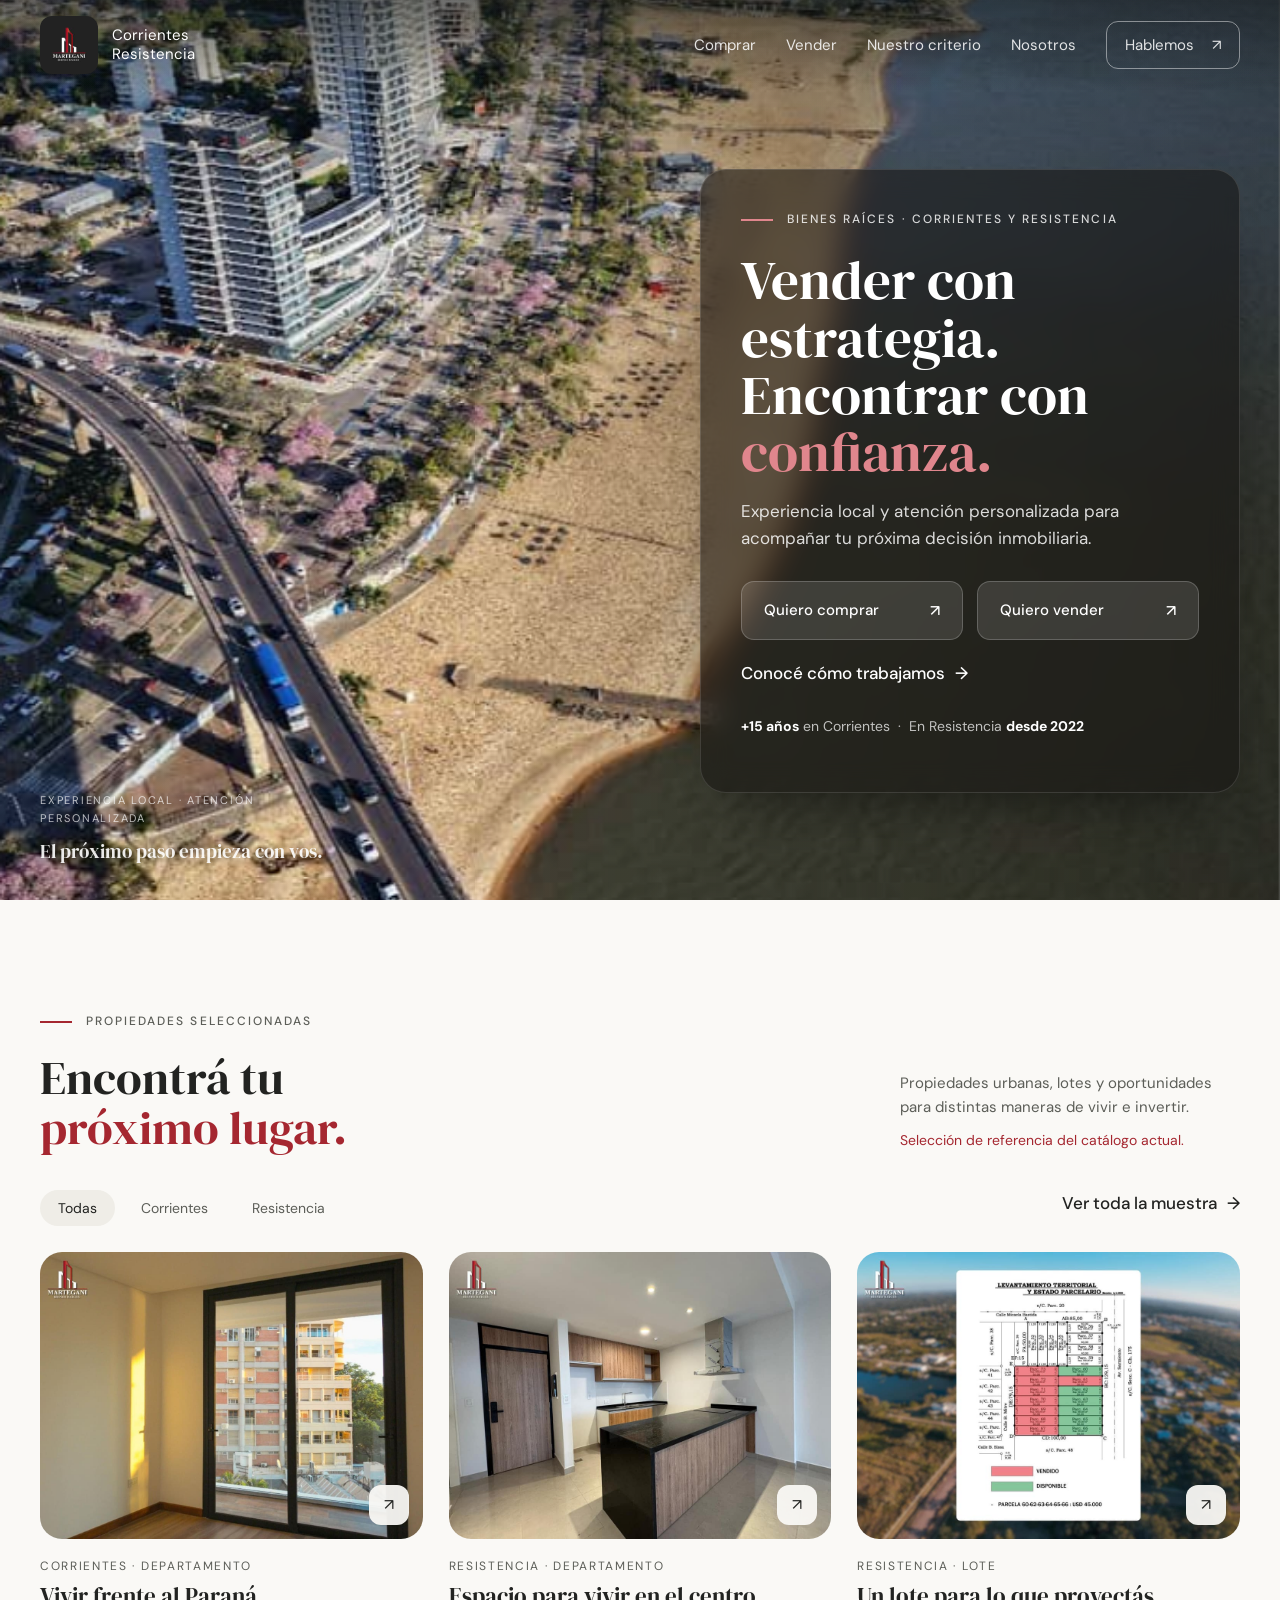
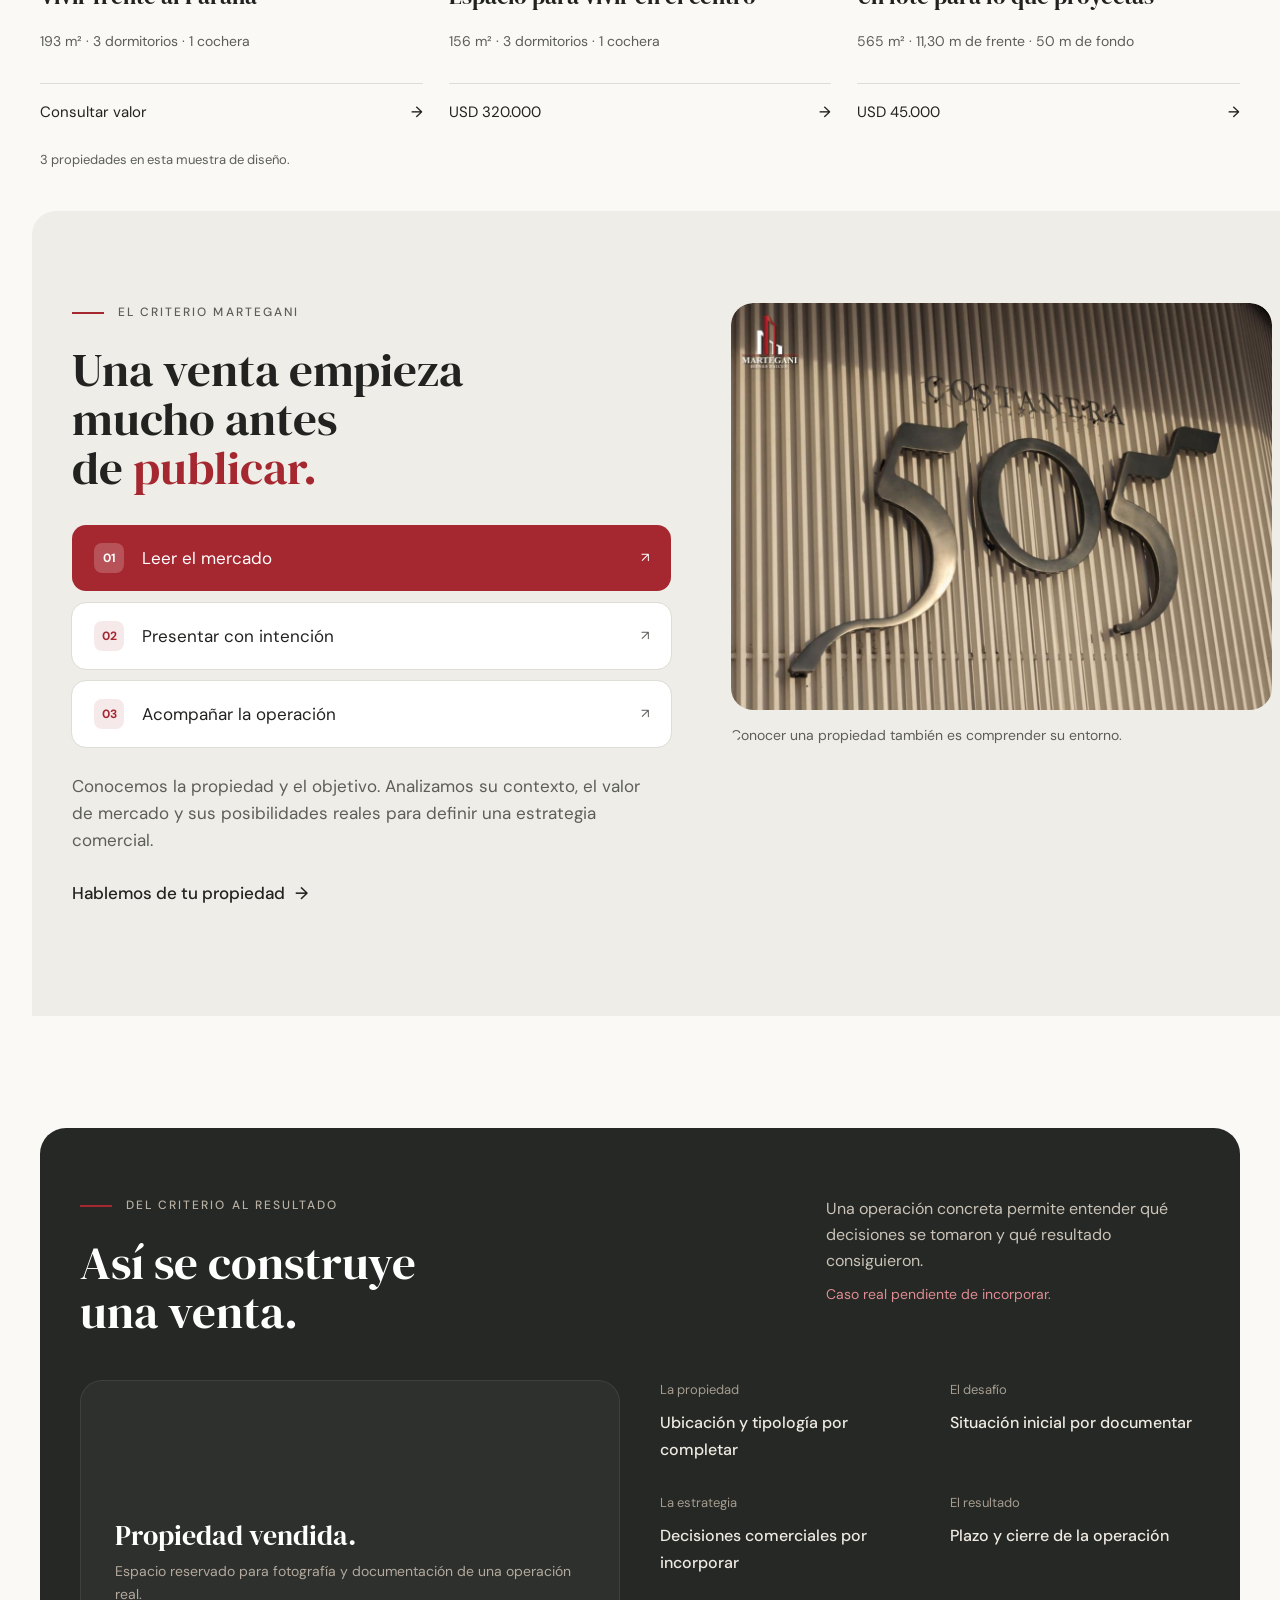
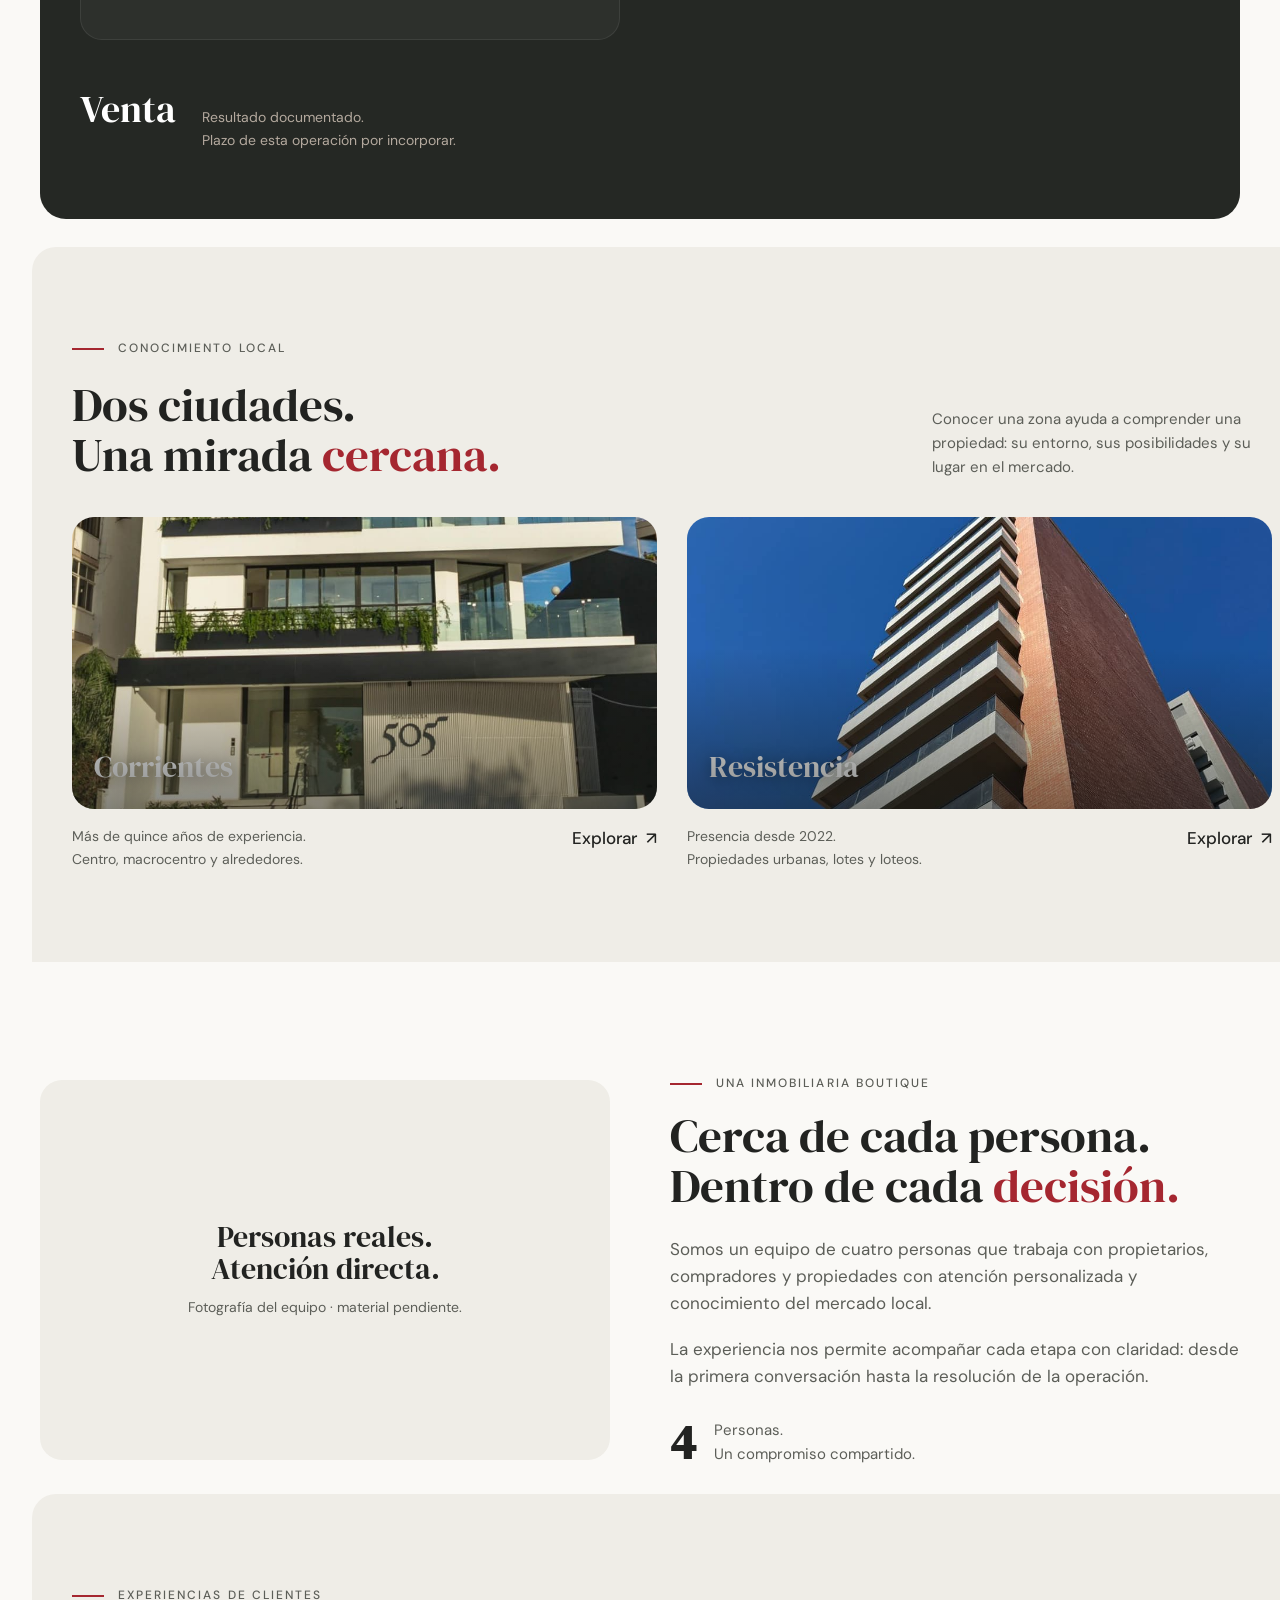
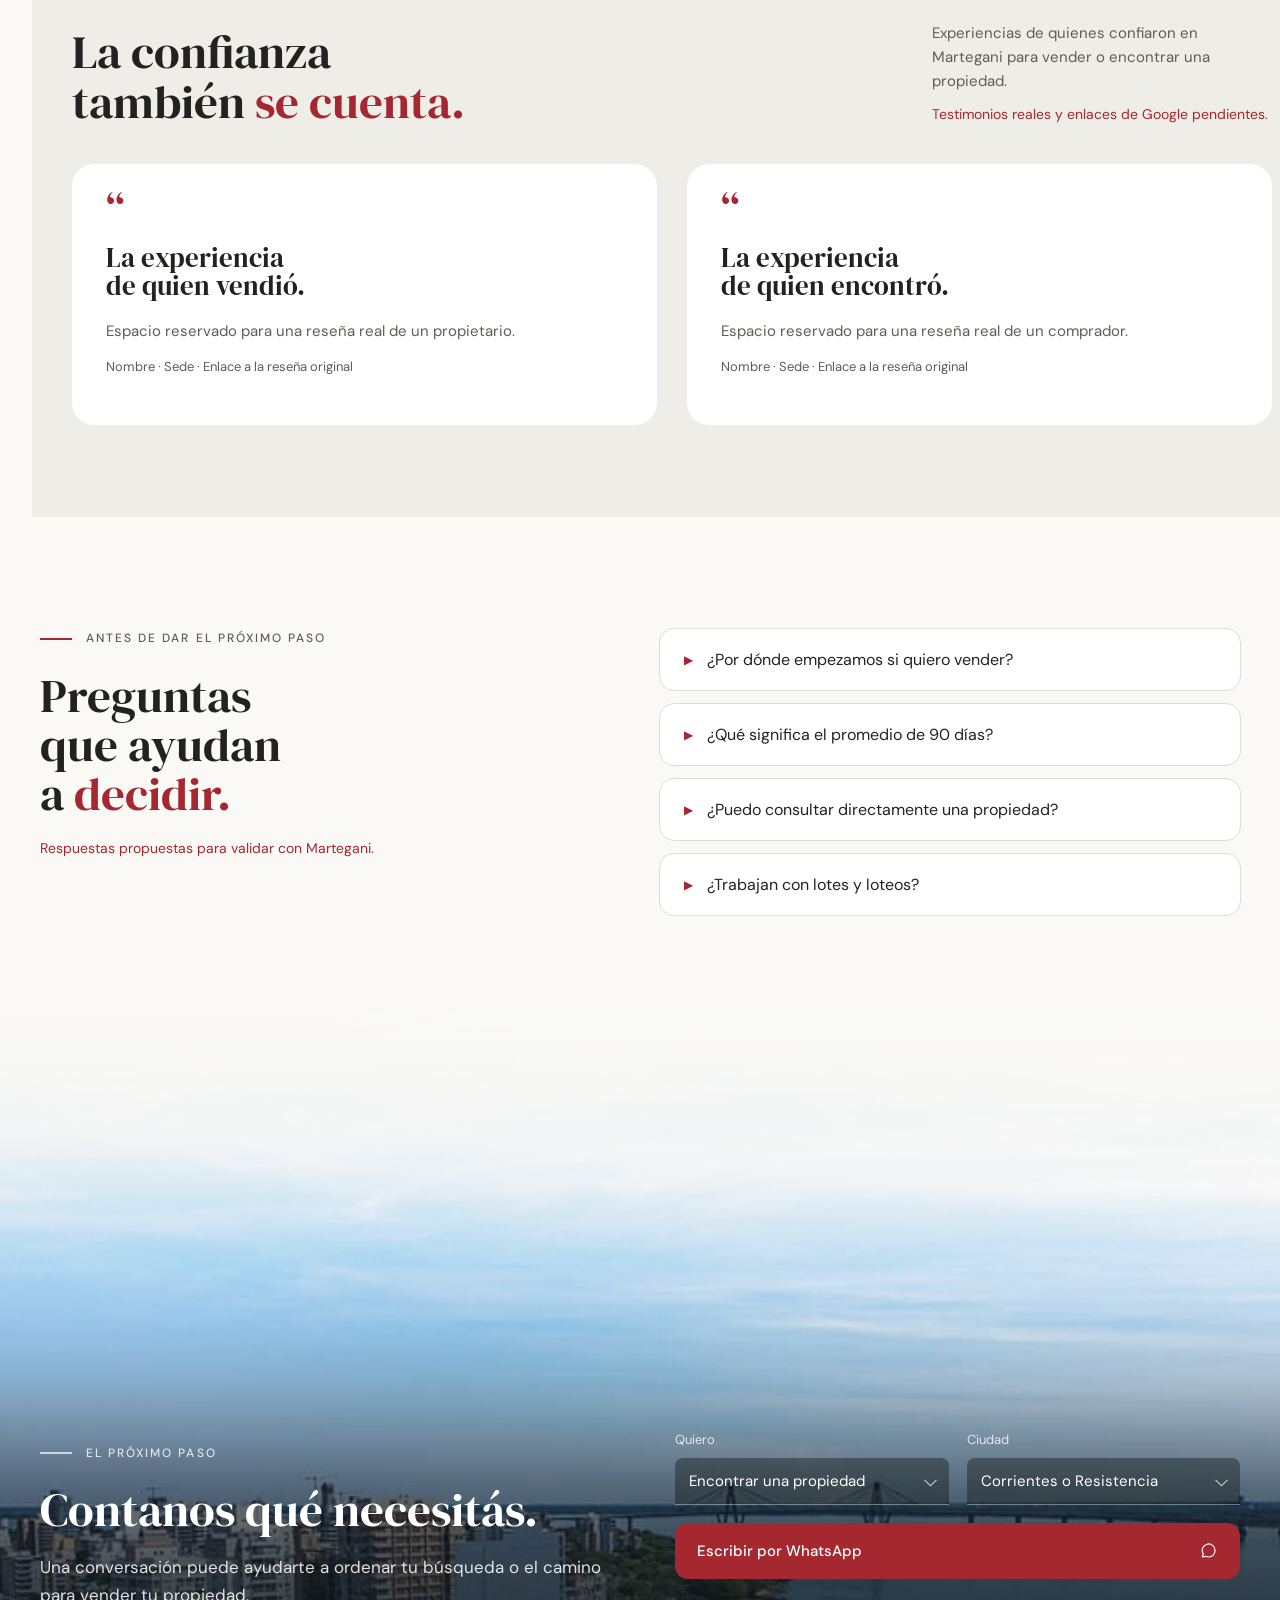
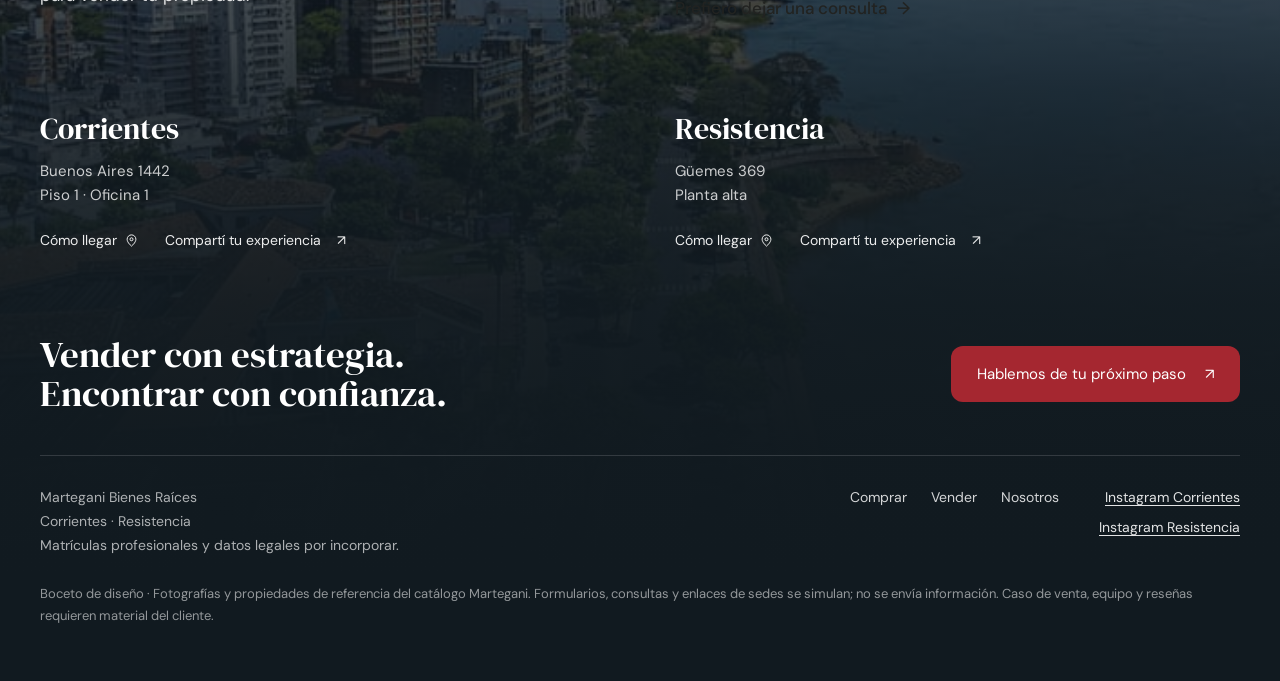
==== commit 82dd830c: "Rediseño v05: apertura territorial full-bleed con glass, cierre panorámico (blanco→cielo→ciudad→plan" ====
--- a/index.html
+++ b/index.html
@@ -5,10 +5,10 @@
 <meta name="viewport" content="width=device-width, initial-scale=1.0">
 <title>Martegani Bienes Raíces · Corrientes y Resistencia</title>
 <meta name="description" content="Inmobiliaria boutique en Corrientes y Resistencia. Experiencia local y atención personalizada para comprar o vender tu propiedad.">
-<link rel="icon" type="image/svg+xml" href="img/logo.svg">
+<link rel="icon" type="image/jpeg" href="img/logo-martegani.jpg">
 <link rel="preconnect" href="https://fonts.googleapis.com">
 <link rel="preconnect" href="https://fonts.gstatic.com" crossorigin>
-<link href="https://fonts.googleapis.com/css2?family=Inter:wght@400;500;600;700&family=Playfair+Display:ital,wght@0,500;0,600;0,700;1,500&display=swap" rel="stylesheet">
+<link href="https://fonts.googleapis.com/css2?family=DM+Sans:ital,opsz,wght@0,9..40,400;0,9..40,500;0,9..40,700;1,9..40,400&family=DM+Serif+Display:ital@0;1&display=swap" rel="stylesheet">
 <link rel="stylesheet" href="css/styles.css">
 </head>
 <body>
@@ -17,7 +17,7 @@
 <header class="site-header">
   <div class="header-inner">
     <a class="brand" href="index.html" aria-label="Martegani Bienes Raíces — Inicio">
-      <img class="brand__logo" src="img/logo.svg" alt="Martegani Bienes Raíces">
+      <img class="brand__logo" src="img/logo-martegani.jpg" alt="Martegani Bienes Raíces">
       <span class="brand__text"><span>Corrientes</span><span>Resistencia</span></span>
     </a>
     <nav class="nav" id="nav">
@@ -31,29 +31,29 @@
   </div>
 </header>
 
-<!-- ===================== HERO (general) ===================== -->
+<!-- ===================== HERO / APERTURA (general) ===================== -->
 <section class="hero">
-  <div class="wrap hero__grid">
-    <div class="hero__left">
+  <div class="hero__bg"><img src="img/hero-costanera.jpg" alt="Costanera de Corrientes" fetchpriority="high"></div>
+  <div class="hero__scrim"></div>
+  <div class="hero__caption"><span>Experiencia local · Atención personalizada</span>El próximo paso empieza con vos.</div>
+  <div class="wrap hero__inner">
+    <div class="hero__panel">
       <p class="eyebrow">Bienes raíces · Corrientes y Resistencia</p>
-      <h1 class="hero__title">Vender con estrategia.<br>Encontrar con <span class="wine">confianza.</span></h1>
+      <h1 class="hero__title">Vender con estrategia. Encontrar con <span class="wine">confianza.</span></h1>
       <p class="hero__sub">Experiencia local y atención personalizada para acompañar tu próxima decisión inmobiliaria.</p>
       <div class="hero__actions">
         <a class="btn btn--soft" href="comprar.html">Quiero comprar <span class="ico">↗</span></a>
         <a class="btn btn--soft" href="vender.html">Quiero vender <span class="ico">↗</span></a>
       </div>
-      <a class="hero__secondary link-arrow arrow" href="#criterio">Conocé cómo trabajamos</a>
+      <a class="hero__secondary arrow" href="#criterio">Conocé cómo trabajamos</a>
       <p class="hero__meta"><b>+15 años</b> en Corrientes &nbsp;·&nbsp; En Resistencia <b>desde 2022</b></p>
     </div>
-    <div class="hero__media">
-      <img class="desk" src="img/hero-general.jpg" alt="Departamento con vista sobre la ciudad — Corrientes / Resistencia">
-      <img class="mob" src="img/hero-general-mob.jpg" alt="Departamento con vista sobre la ciudad — Corrientes / Resistencia">
-    </div>
-  </div>
-</section>
-
+  </div>
+</section>
+
+<main>
 <!-- ===================== PROPIEDADES ===================== -->
-<section class="section" id="propiedades">
+<section class="section reveal reveal--overlap" id="propiedades">
   <div class="wrap">
     <div class="sec-head">
       <div>
@@ -77,32 +77,21 @@
 
     <div class="cards">
       <article class="card" data-city="corrientes">
-        <div class="card__media">
-          <img src="img/prop-1.jpg" alt="Departamento con vista al Paraná">
-          <a class="card__pin" href="#contacto" aria-label="Ver propiedad">↗</a>
-        </div>
+        <div class="card__media"><img src="img/prop-1.jpg" alt="Departamento con vista al Paraná"><a class="card__pin" href="#contacto" aria-label="Ver propiedad">↗</a></div>
         <p class="card__label">Corrientes · Departamento</p>
         <h3 class="card__title">Vivir frente al Paraná</h3>
         <p class="card__specs">193 m² · 3 dormitorios · 1 cochera</p>
         <div class="card__foot"><span>Consultar valor</span><a href="#contacto" class="link-arrow arrow" aria-label="Consultar"></a></div>
       </article>
-
       <article class="card" data-city="resistencia">
-        <div class="card__media">
-          <img src="img/prop-2.jpg" alt="Departamento en el centro de Resistencia">
-          <a class="card__pin" href="#contacto" aria-label="Ver propiedad">↗</a>
-        </div>
+        <div class="card__media"><img src="img/prop-2.jpg" alt="Departamento en el centro de Resistencia"><a class="card__pin" href="#contacto" aria-label="Ver propiedad">↗</a></div>
         <p class="card__label">Resistencia · Departamento</p>
         <h3 class="card__title">Espacio para vivir en el centro</h3>
         <p class="card__specs">156 m² · 3 dormitorios · 1 cochera</p>
         <div class="card__foot"><span>USD 320.000</span><a href="#contacto" class="link-arrow arrow" aria-label="Consultar"></a></div>
       </article>
-
       <article class="card" data-city="resistencia">
-        <div class="card__media">
-          <img src="img/prop-3.jpg" alt="Lote — levantamiento territorial">
-          <a class="card__pin" href="#contacto" aria-label="Ver propiedad">↗</a>
-        </div>
+        <div class="card__media"><img src="img/prop-3.jpg" alt="Lote — levantamiento territorial"><a class="card__pin" href="#contacto" aria-label="Ver propiedad">↗</a></div>
         <p class="card__label">Resistencia · Lote</p>
         <h3 class="card__title">Un lote para lo que proyectás</h3>
         <p class="card__specs">565 m² · 11,30 m de frente · 50 m de fondo</p>
@@ -113,29 +102,38 @@
   </div>
 </section>
 
-<!-- ===================== CRITERIO ===================== -->
-<section class="section" id="criterio">
+<!-- ===================== CRITERIO / MÉTODO ===================== -->
+<section class="section reveal reveal--overlap reveal--alt" id="criterio" data-motion="method">
   <div class="wrap criterio criterio__grid">
     <div>
       <p class="eyebrow">El criterio Martegani</p>
       <h2 class="h-xl">Una venta empieza<br>mucho antes<br>de <span class="wine">publicar.</span></h2>
       <div class="steps">
-        <button class="step is-active"><span class="step__n">01</span><span class="step__t">Leer el mercado</span><span class="diag"></span></button>
-        <button class="step"><span class="step__n">02</span><span class="step__t">Presentar con intención</span><span class="diag"></span></button>
-        <button class="step"><span class="step__n">03</span><span class="step__t">Acompañar la operación</span><span class="diag"></span></button>
-      </div>
-      <p class="lead">Conocemos la propiedad y el objetivo. Analizamos su contexto, el valor de mercado y sus posibilidades reales para definir una estrategia comercial.</p>
+        <button class="step is-active"
+          data-text="Conocemos la propiedad y el objetivo. Analizamos su contexto, el valor de mercado y sus posibilidades reales para definir una estrategia comercial."
+          data-img="img/criterio-505.jpg" data-cap="Conocer una propiedad también es comprender su entorno.">
+          <span class="step__n">01</span><span class="step__t">Leer el mercado</span><span class="ic">↗</span></button>
+        <button class="step"
+          data-text="Cuidamos las imágenes, la descripción y la comunicación. Definimos cómo presentar la propiedad y dónde conectarla con potenciales compradores."
+          data-img="img/prop-1.jpg" data-cap="La presentación define cómo se percibe una propiedad.">
+          <span class="step__n">02</span><span class="step__t">Presentar con intención</span><span class="ic">↗</span></button>
+        <button class="step"
+          data-text="Acompañamos consultas, visitas y conversaciones. El seguimiento cercano permite evaluar lo que sucede y tomar decisiones durante la comercialización."
+          data-img="img/ciudad-corrientes.jpg" data-cap="El seguimiento cercano sostiene cada etapa de la operación.">
+          <span class="step__n">03</span><span class="step__t">Acompañar la operación</span><span class="ic">↗</span></button>
+      </div>
+      <p class="lead" data-step-text>Conocemos la propiedad y el objetivo. Analizamos su contexto, el valor de mercado y sus posibilidades reales para definir una estrategia comercial.</p>
       <p style="margin-top:26px"><a class="link-arrow arrow" href="#contacto">Hablemos de tu propiedad</a></p>
     </div>
     <figure class="criterio__media">
-      <div style="border-radius:var(--radius-lg);overflow:hidden"><img src="img/criterio-505.jpg" alt="Edificio de referencia · Costanera 505"></div>
-      <figcaption>Conocer una propiedad también es comprender su entorno.</figcaption>
+      <div style="border-radius:var(--radius-lg);overflow:hidden"><img src="img/criterio-505.jpg" alt="Propiedad de referencia · Costanera 505" data-step-img></div>
+      <figcaption data-step-cap>Conocer una propiedad también es comprender su entorno.</figcaption>
     </figure>
   </div>
 </section>
 
-<!-- ===================== DEL CRITERIO AL RESULTADO (oscuro) ===================== -->
-<section class="section--tight">
+<!-- ===================== CASO DE VENTA (oscuro) ===================== -->
+<section class="section reveal reveal--overlap">
   <div class="wrap">
     <div class="dark">
       <div class="dark__top">
@@ -169,7 +167,7 @@
 </section>
 
 <!-- ===================== DOS CIUDADES ===================== -->
-<section class="section">
+<section class="section reveal reveal--overlap reveal--alt" id="territorio" data-motion="territory">
   <div class="wrap">
     <div class="sec-head">
       <div>
@@ -180,14 +178,14 @@
     </div>
     <div class="cities">
       <div class="city">
-        <div class="city__media"><img src="img/ciudad-corrientes.jpg" alt="Corrientes"></div>
+        <div class="city__media"><img src="img/ciudad-corrientes.jpg" alt="Corrientes"><span class="city__name">Corrientes</span></div>
         <div class="city__foot">
           <p>Más de quince años de experiencia.<br>Centro, macrocentro y alrededores.</p>
           <a class="link-arrow diag" href="#contacto">Explorar</a>
         </div>
       </div>
       <div class="city">
-        <div class="city__media"><img src="img/ciudad-resistencia.jpg" alt="Resistencia"></div>
+        <div class="city__media"><img src="img/ciudad-resistencia.jpg" alt="Resistencia"><span class="city__name">Resistencia</span></div>
         <div class="city__foot">
           <p>Presencia desde 2022.<br>Propiedades urbanas, lotes y loteos.</p>
           <a class="link-arrow diag" href="#contacto">Explorar</a>
@@ -198,7 +196,7 @@
 </section>
 
 <!-- ===================== BOUTIQUE / EQUIPO ===================== -->
-<section class="section" id="nosotros">
+<section class="section reveal reveal--overlap" id="nosotros">
   <div class="wrap boutique">
     <div class="placeholder">
       <h3 class="h-lg">Personas reales.<br>Atención directa.</h3>
@@ -206,8 +204,8 @@
     </div>
     <div class="boutique__body">
       <p class="eyebrow">Una inmobiliaria boutique</p>
-      <h2 class="h-xl">Cerca de cada<br>persona.<br>Dentro de cada<br><span class="wine">decisión.</span></h2>
-      <div style="margin-top:28px">
+      <h2 class="h-xl">Cerca de cada persona.<br>Dentro de cada <span class="wine">decisión.</span></h2>
+      <div style="margin-top:26px">
         <p>Somos un equipo de cuatro personas que trabaja con propietarios, compradores y propiedades con atención personalizada y conocimiento del mercado local.</p>
         <p>La experiencia nos permite acompañar cada etapa con claridad: desde la primera conversación hasta la resolución de la operación.</p>
       </div>
@@ -217,7 +215,7 @@
 </section>
 
 <!-- ===================== TESTIMONIOS ===================== -->
-<section class="section">
+<section class="section reveal reveal--overlap reveal--alt" data-motion="testimonials">
   <div class="wrap">
     <div class="sec-head">
       <div>
@@ -247,7 +245,7 @@
 </section>
 
 <!-- ===================== FAQ ===================== -->
-<section class="section">
+<section class="section reveal reveal--overlap">
   <div class="wrap">
     <div class="faq__grid">
       <div>
@@ -258,109 +256,110 @@
       <div class="faq__list">
         <div class="faq__item">
           <button class="faq__q" aria-expanded="false"><span class="caret">▶</span> ¿Por dónde empezamos si quiero vender?</button>
-          <div class="faq__a"><p>Empezamos con una conversación y una visita para conocer la propiedad y tu objetivo. Con eso leemos el mercado y te proponemos una estrategia de comercialización antes de publicar.</p></div>
+          <div class="faq__a"><p>Por una conversación sobre tu propiedad y tu objetivo. A partir de allí, analizamos el contexto del mercado y las posibilidades de comercialización para definir el próximo paso.</p></div>
         </div>
         <div class="faq__item">
           <button class="faq__q" aria-expanded="false"><span class="caret">▶</span> ¿Qué significa el promedio de 90 días?</button>
-          <div class="faq__a"><p>Es el tiempo promedio de comercialización respaldado por operaciones registradas. El período y la muestra se precisan antes de publicar cada caso.</p></div>
+          <div class="faq__a"><p>Es una referencia histórica respaldada por operaciones registradas, no una garantía para cada propiedad. El plazo depende del inmueble, su precio y las condiciones del mercado.</p></div>
         </div>
         <div class="faq__item">
           <button class="faq__q" aria-expanded="false"><span class="caret">▶</span> ¿Puedo consultar directamente una propiedad?</button>
-          <div class="faq__a"><p>Sí. Podés escribirnos por la propiedad que te interesa y te acompañamos en cada paso, desde la primera consulta hasta el cierre.</p></div>
+          <div class="faq__a"><p>Sí. Cada ficha permite iniciar una consulta que identifica la propiedad que te interesa, para conversar sobre sus características y coordinar los siguientes pasos.</p></div>
         </div>
         <div class="faq__item">
           <button class="faq__q" aria-expanded="false"><span class="caret">▶</span> ¿Trabajan con lotes y loteos?</button>
-          <div class="faq__a"><p>Sí, trabajamos con lotes y loteos en Corrientes y Resistencia, además de departamentos y propiedades urbanas.</p></div>
-        </div>
-      </div>
-    </div>
-  </div>
-</section>
-
-<!-- ===================== CONTACTO / PRÓXIMO PASO ===================== -->
-<section class="section--tight" id="contacto">
-  <div class="wrap">
-    <div class="next" data-wa-scope>
-      <div class="next__top">
-        <div>
-          <p class="eyebrow">El próximo paso</p>
-          <h2 class="h-xl">Contanos qué<br><span class="wine">necesitás hacer.</span></h2>
-          <p class="lead" style="margin-top:20px">Una conversación puede ayudarte a ordenar tu búsqueda o el camino para vender tu propiedad.</p>
-        </div>
-        <div class="next__form">
-          <div class="search__row">
-            <div class="field">
-              <label for="quiero">Quiero</label>
-              <select id="quiero" name="quiero">
-                <option>Encontrar una propiedad</option>
-                <option>Vender una propiedad</option>
-                <option>Hacer una consulta</option>
-              </select>
-            </div>
-            <div class="field">
-              <label for="ciudad-wa">Ciudad</label>
-              <select id="ciudad-wa" name="ciudad-wa">
-                <option>Corrientes o Resistencia</option>
-                <option>Corrientes</option>
-                <option>Resistencia</option>
-              </select>
-            </div>
+          <div class="faq__a"><p>Sí. Además de propiedades urbanas en Corrientes y Resistencia, Martegani comercializa lotes y loteos en sus alrededores.</p></div>
+        </div>
+      </div>
+    </div>
+  </div>
+</section>
+</main>
+
+<!-- ===================== CIERRE: contacto + sedes + footer ===================== -->
+<section class="closing" id="contacto">
+  <div class="closing__backdrop" aria-hidden="true"><img src="img/cierre-panoramica.jpg" alt="" width="1000" height="750"></div>
+  <div class="closing__seam" aria-hidden="true"></div>
+  <div class="closing__inner" data-wa-scope>
+
+    <div class="next__top">
+      <div>
+        <p class="eyebrow">El próximo paso</p>
+        <h2 class="h-xl">Contanos qué necesitás.</h2>
+        <p class="lead" style="margin-top:20px">Una conversación puede ayudarte a ordenar tu búsqueda o el camino para vender tu propiedad.</p>
+      </div>
+      <div class="next__form">
+        <div class="search__row">
+          <div class="field">
+            <label for="quiero">Quiero</label>
+            <div class="select"><select id="quiero" name="quiero">
+              <option>Encontrar una propiedad</option>
+              <option>Vender una propiedad</option>
+              <option>Hacer una consulta</option>
+            </select></div>
           </div>
-          <a class="btn btn--wine" data-whatsapp href="#" target="_blank" rel="noopener">
-            Escribir por WhatsApp
-            <svg width="18" height="18" viewBox="0 0 24 24" fill="none" aria-hidden="true"><path d="M20 11.5a8.38 8.38 0 0 1-8.5 8.5 8.5 8.5 0 0 1-3.8-.9L3 20l1.4-4.2A8.5 8.5 0 1 1 20 11.5Z" stroke="#fff" stroke-width="1.6" stroke-linecap="round" stroke-linejoin="round"/></svg>
+          <div class="field">
+            <label for="ciudad-wa">Ciudad</label>
+            <div class="select"><select id="ciudad-wa" name="ciudad-wa">
+              <option>Corrientes o Resistencia</option>
+              <option>Corrientes</option>
+              <option>Resistencia</option>
+            </select></div>
+          </div>
+        </div>
+        <a class="btn btn--wine" data-whatsapp href="#" target="_blank" rel="noopener">
+          Escribir por WhatsApp
+          <svg width="18" height="18" viewBox="0 0 24 24" fill="none" aria-hidden="true"><path d="M20 11.5a8.38 8.38 0 0 1-8.5 8.5 8.5 8.5 0 0 1-3.8-.9L3 20l1.4-4.2A8.5 8.5 0 1 1 20 11.5Z" stroke="#fff" stroke-width="1.6" stroke-linecap="round" stroke-linejoin="round"/></svg>
+        </a>
+        <p class="after"><a class="link-arrow arrow" href="#contacto">Prefiero dejar una consulta</a></p>
+      </div>
+    </div>
+
+    <div class="branches">
+      <div class="branch">
+        <h3>Corrientes</h3>
+        <address>Buenos Aires 1442<br>Piso 1 · Oficina 1</address>
+        <div class="branch__links">
+          <a href="https://maps.google.com/?q=Buenos+Aires+1442+Corrientes" target="_blank" rel="noopener">Cómo llegar
+            <svg width="15" height="15" viewBox="0 0 24 24" fill="none" aria-hidden="true"><path d="M12 21s7-5.6 7-11a7 7 0 1 0-14 0c0 5.4 7 11 7 11Z" stroke="currentColor" stroke-width="1.6"/><circle cx="12" cy="10" r="2.4" stroke="currentColor" stroke-width="1.6"/></svg>
           </a>
-          <p class="after"><a class="link-arrow arrow" href="#contacto">Prefiero dejar una consulta</a></p>
-        </div>
-      </div>
-      <div class="sedes">
-        <div class="sede">
-          <h3>Corrientes</h3>
-          <address>Buenos Aires 1442<br>Piso 1 · Oficina 1</address>
-          <div class="sede__links">
-            <a href="https://maps.google.com/?q=Buenos+Aires+1442+Corrientes" target="_blank" rel="noopener">Cómo llegar
-              <svg width="15" height="15" viewBox="0 0 24 24" fill="none" aria-hidden="true"><path d="M12 21s7-5.6 7-11a7 7 0 1 0-14 0c0 5.4 7 11 7 11Z" stroke="currentColor" stroke-width="1.6"/><circle cx="12" cy="10" r="2.4" stroke="currentColor" stroke-width="1.6"/></svg>
-            </a>
-            <a class="diag" href="#contacto">Compartí tu experiencia</a>
-          </div>
-        </div>
-        <div class="sede">
-          <h3>Resistencia</h3>
-          <address>Güemes 369<br>Planta alta</address>
-          <div class="sede__links">
-            <a href="https://maps.google.com/?q=Güemes+369+Resistencia" target="_blank" rel="noopener">Cómo llegar
-              <svg width="15" height="15" viewBox="0 0 24 24" fill="none" aria-hidden="true"><path d="M12 21s7-5.6 7-11a7 7 0 1 0-14 0c0 5.4 7 11 7 11Z" stroke="currentColor" stroke-width="1.6"/><circle cx="12" cy="10" r="2.4" stroke="currentColor" stroke-width="1.6"/></svg>
-            </a>
-            <a class="diag" href="#contacto">Compartí tu experiencia</a>
-          </div>
-        </div>
-      </div>
-    </div>
-  </div>
-</section>
-
-<!-- ===================== FOOTER ===================== -->
-<footer class="footer">
-  <div class="footer__top">
-    <h2>Vender con estrategia.<br>Encontrar con confianza.</h2>
-    <a class="footer__cta diag" href="#contacto">Hablemos de tu próximo paso</a>
-  </div>
-  <div class="footer__grid">
-    <div class="footer__brand">
-      <p>Martegani Bienes Raíces<br>Corrientes · Resistencia<br>Matrículas profesionales y datos legales por incorporar.</p>
-    </div>
-    <nav class="footer__nav">
-      <a href="comprar.html">Comprar</a>
-      <a href="vender.html">Vender</a>
-      <a href="#nosotros">Nosotros</a>
-    </nav>
-    <div class="footer__social">
-      <a href="#">Instagram Corrientes</a>
-      <a href="#">Instagram Resistencia</a>
-    </div>
-  </div>
-  <p class="footer__legal">Boceto de diseño · Fotografías y propiedades de referencia del catálogo Martegani. Formularios, consultas y enlaces de sedes se simulan; no se envía información. Caso de venta, equipo y reseñas requieren material del cliente.</p>
-</footer>
+          <a class="diag" href="#contacto">Compartí tu experiencia</a>
+        </div>
+      </div>
+      <div class="branch">
+        <h3>Resistencia</h3>
+        <address>Güemes 369<br>Planta alta</address>
+        <div class="branch__links">
+          <a href="https://maps.google.com/?q=Güemes+369+Resistencia" target="_blank" rel="noopener">Cómo llegar
+            <svg width="15" height="15" viewBox="0 0 24 24" fill="none" aria-hidden="true"><path d="M12 21s7-5.6 7-11a7 7 0 1 0-14 0c0 5.4 7 11 7 11Z" stroke="currentColor" stroke-width="1.6"/><circle cx="12" cy="10" r="2.4" stroke="currentColor" stroke-width="1.6"/></svg>
+          </a>
+          <a class="diag" href="#contacto">Compartí tu experiencia</a>
+        </div>
+      </div>
+    </div>
+
+    <div class="closing__footer">
+      <div class="footer__top">
+        <h2>Vender con estrategia.<br>Encontrar con confianza.</h2>
+        <a class="footer__cta diag" href="#contacto">Hablemos de tu próximo paso</a>
+      </div>
+      <div class="footer__grid">
+        <div class="footer__brand"><p>Martegani Bienes Raíces<br>Corrientes · Resistencia<br>Matrículas profesionales y datos legales por incorporar.</p></div>
+        <nav class="footer__nav">
+          <a href="comprar.html">Comprar</a>
+          <a href="vender.html">Vender</a>
+          <a href="#nosotros">Nosotros</a>
+        </nav>
+        <div class="footer__social">
+          <a href="#">Instagram Corrientes</a>
+          <a href="#">Instagram Resistencia</a>
+        </div>
+      </div>
+      <p class="footer__legal">Boceto de diseño · Fotografías y propiedades de referencia del catálogo Martegani. Formularios, consultas y enlaces de sedes se simulan; no se envía información. Caso de venta, equipo y reseñas requieren material del cliente.</p>
+    </div>
+
+  </div>
+</section>
 
 <script src="js/main.js"></script>
 </body>
--- a/css/styles.css
+++ b/css/styles.css
@@ -1,124 +1,118 @@
 /* =========================================================
-   MARTEGANI BIENES RAÍCES — hoja de estilos
-   Sistema de diseño basado en el boceto (Corrientes · Resistencia)
+   MARTEGANI BIENES RAÍCES — hoja de estilos (versión 05)
+   Dirección estratégica y de arte: Gular · 14/10/2026
    ========================================================= */
 
 /* ---------- Tokens ---------- */
 :root{
-  --bg:#faf9f7;            /* fondo general cálido */
-  --bg-alt:#f3f1ec;        /* secciones con tono beige */
-  --card:#eeebe5;          /* tarjetas / botones claros */
-  --card-2:#e7e2da;        /* hover / variantes */
-  --ink:#211d1b;           /* texto principal */
-  --ink-soft:#6c6660;      /* texto secundario */
-  --ink-mute:#938c84;      /* labels muy suaves */
-  --wine:#9f3037;          /* acento vino */
-  --wine-dark:#88272d;     /* hover vino */
-  --wine-tint:#f8ecee;     /* fondo rosado tenue */
-  --dark:#221d1b;          /* secciones oscuras */
-  --dark-card:#2b2623;     /* tarjeta dentro de oscuro */
-  --line:rgba(33,29,27,.10);
-  --line-soft:rgba(33,29,27,.07);
+  --bg:#FAF9F6;            /* fondo claro */
+  --ink:#222321;           /* texto principal */
+  --ink-soft:#5C5E58;      /* texto secundario */
+  --line:#DEDED6;          /* separadores */
+  --bg-alt:#EFEDE7;        /* fondo secundario */
+  --dark:#252824;          /* caso de venta (fondo oscuro) */
+  --close:#111A20;         /* plano final del cierre */
+  --sky:#e0edf4;           /* cielo del cierre */
+  --wine:#A52730;          /* rojo de acción */
+  --wine-dark:#8c1f27;     /* hover */
+  --wine-light:#e0868d;    /* énfasis sobre glass/oscuro */
+  --wine-tint:#f6e9ea;     /* fondo rosado tenue */
+
   --radius:16px;
   --radius-lg:22px;
   --radius-xl:26px;
-  --maxw:1340px;
+  --maxw:1320px;
   --gutter:40px;
-  --serif:"Playfair Display", Georgia, "Times New Roman", serif;
-  --sans:"Inter", system-ui, -apple-system, "Segoe UI", Roboto, Arial, sans-serif;
-  --shadow:0 18px 40px -24px rgba(33,29,27,.35);
+  --serif:"DM Serif Display", Georgia, "Times New Roman", serif;
+  --sans:"DM Sans", system-ui, -apple-system, "Segoe UI", Roboto, Arial, sans-serif;
+  --shadow:0 20px 44px -26px rgba(34,35,33,.4);
+  --ease:cubic-bezier(.22,.61,.36,1);
 }
 
 /* ---------- Reset ---------- */
 *,*::before,*::after{box-sizing:border-box}
 html{scroll-behavior:smooth;-webkit-text-size-adjust:100%}
 body{
-  margin:0;
-  font-family:var(--sans);
-  background:var(--bg);
-  color:var(--ink);
-  font-size:16px;
-  line-height:1.6;
-  -webkit-font-smoothing:antialiased;
+  margin:0;font-family:var(--sans);background:var(--bg);color:var(--ink);
+  font-size:17px;line-height:1.6;-webkit-font-smoothing:antialiased;overflow-x:clip;
 }
 img{max-width:100%;display:block}
 a{color:inherit;text-decoration:none}
-button{font-family:inherit;cursor:pointer;border:none;background:none}
+button{font-family:inherit;cursor:pointer;border:none;background:none;color:inherit}
 select{font-family:inherit}
 
 /* ---------- Utilidades ---------- */
 .wrap{max-width:var(--maxw);margin:0 auto;padding:0 var(--gutter)}
 .wine{color:var(--wine)}
-.section{padding:96px 0}
-.section--tight{padding:72px 0}
+.section{padding:92px 0}
+.section--tight{padding:64px 0}
 
 .eyebrow{
   display:flex;align-items:center;gap:14px;
-  font-size:12px;font-weight:600;letter-spacing:.18em;text-transform:uppercase;
-  color:var(--ink-mute);margin:0 0 22px;
-}
-.eyebrow::before{content:"";width:34px;height:2px;background:var(--wine);display:block;flex:none}
-
-h1,h2,h3{font-family:var(--serif);font-weight:600;color:var(--ink);margin:0;line-height:1.04}
-.display{font-size:clamp(40px,6vw,70px);letter-spacing:-.01em}
-.h-xl{font-size:clamp(34px,4.6vw,54px)}
-.h-lg{font-size:clamp(26px,3vw,40px)}
-.lead{color:var(--ink-soft);font-size:17px;max-width:46ch}
+  font-size:12px;font-weight:500;letter-spacing:.17em;text-transform:uppercase;
+  color:var(--ink-soft);margin:0 0 22px;
+}
+.eyebrow::before{content:"";width:32px;height:2px;background:var(--wine);display:block;flex:none}
+
+h1,h2,h3{font-family:var(--serif);font-weight:400;color:var(--ink);margin:0;line-height:1.05}
+.h-xl{font-size:clamp(32px,4.3vw,47px)}
+.h-lg{font-size:clamp(25px,2.8vw,37px)}
+.lead{color:var(--ink-soft);font-size:17px;max-width:48ch}
 .note{color:var(--wine);font-size:14px}
 .muted{color:var(--ink-soft)}
 .tiny{font-size:13px;color:var(--ink-soft)}
 
-/* flechas inline */
 .arrow::after{content:"→";margin-left:10px;display:inline-block;transition:transform .25s}
 .arrow:hover::after{transform:translateX(4px)}
-.diag::after{content:"↗";margin-left:10px;display:inline-block;transition:transform .25s}
+.diag::after{content:"↗";margin-left:9px;display:inline-block;transition:transform .25s}
 .diag:hover::after{transform:translate(3px,-3px)}
+.link-arrow{display:inline-flex;align-items:center;font-weight:500;color:var(--ink)}
 
 /* ---------- Botones ---------- */
 .btn{
   display:inline-flex;align-items:center;justify-content:space-between;gap:16px;
-  padding:16px 22px;border-radius:14px;font-weight:500;font-size:15px;
+  padding:16px 22px;border-radius:13px;font-weight:500;font-size:15px;
   transition:background .2s,color .2s,transform .2s;
 }
-.btn--wine{background:var(--wine);color:#fff;width:100%}
+.btn--wine{background:var(--wine);color:#fff}
 .btn--wine:hover{background:var(--wine-dark)}
-.btn--soft{background:var(--card);color:var(--ink)}
-.btn--soft:hover{background:var(--card-2)}
+.btn--soft{background:var(--bg-alt);color:var(--ink)}
+.btn--soft:hover{background:#e6e1d8}
 .btn .ico{font-size:16px}
-.link-arrow{display:inline-flex;align-items:center;font-weight:500;color:var(--ink)}
-.link-wine{color:var(--wine);font-weight:500}
-
-/* =========================================================
-   HEADER
-   ========================================================= */
-.site-header{
-  position:sticky;top:0;z-index:50;
-  background:rgba(250,249,247,.86);
-  backdrop-filter:saturate(1.2) blur(10px);
-  border-bottom:1px solid transparent;
-}
-.site-header.is-stuck{border-bottom-color:var(--line-soft)}
-.header-inner{display:flex;align-items:center;justify-content:space-between;gap:24px;padding:16px var(--gutter);max-width:var(--maxw);margin:0 auto}
-.brand{display:flex;align-items:center;gap:16px}
-.brand__logo{width:58px;height:58px;border-radius:12px;flex:none}
-.brand__text{font-size:16px;line-height:1.3;color:var(--ink)}
+
+/* =========================================================
+   HEADER (se superpone al hero; sólido al bajar)
+   ========================================================= */
+.site-header{position:fixed;top:0;left:0;right:0;z-index:60;transition:background .3s,border-color .3s,box-shadow .3s}
+.site-header::before{content:"";position:absolute;inset:0;background:linear-gradient(180deg,rgba(17,20,18,.42),rgba(17,20,18,0));opacity:1;transition:opacity .3s;pointer-events:none}
+.header-inner{display:flex;align-items:center;justify-content:space-between;gap:24px;padding:16px var(--gutter);max-width:var(--maxw);margin:0 auto;position:relative}
+.brand{display:flex;align-items:center;gap:14px}
+.brand__logo{width:58px;height:58px;border-radius:12px;flex:none;object-fit:contain}
+.brand__text{font-size:15px;line-height:1.3;color:#fff;transition:color .3s}
 .brand__text span{display:block}
 
-.nav{display:flex;align-items:center;gap:34px}
-.nav a{font-size:15px;color:var(--ink-soft);transition:color .2s}
-.nav a:hover{color:var(--ink)}
-.nav a.is-active{color:var(--wine)}
-.nav__cta{
-  display:inline-flex;align-items:center;gap:10px;
-  background:var(--card);color:var(--ink);padding:12px 20px;border-radius:12px;font-size:15px;
-  transition:background .2s;
-}
-.nav__cta:hover{background:var(--card-2)}
-
-.menu-toggle{display:none;width:46px;height:46px;border-radius:12px;background:var(--card);align-items:center;justify-content:center}
-.menu-toggle span,.menu-toggle span::before,.menu-toggle span::after{
-  content:"";display:block;width:20px;height:2px;background:var(--ink);transition:.25s;position:relative
-}
+.nav{display:flex;align-items:center;gap:30px}
+.nav a{font-size:15px;color:rgba(255,255,255,.86);transition:color .2s}
+.nav a:hover{color:#fff}
+.nav a.is-active{color:#fff;font-weight:500}
+.nav__cta{display:inline-flex;align-items:center;gap:9px;border:1px solid rgba(255,255,255,.45);color:#fff;padding:11px 18px;border-radius:12px;font-size:15px;transition:background .2s,border-color .2s}
+.nav__cta:hover{background:rgba(255,255,255,.12)}
+
+/* estado sólido (al bajar del hero) */
+.site-header.is-stuck{background:rgba(250,249,246,.92);backdrop-filter:saturate(1.2) blur(10px);border-bottom:1px solid var(--line)}
+.site-header.is-stuck::before{opacity:0}
+.site-header.is-stuck .brand__text{color:var(--ink)}
+.site-header.is-stuck .nav a{color:var(--ink-soft)}
+.site-header.is-stuck .nav a:hover{color:var(--ink)}
+.site-header.is-stuck .nav a.is-active{color:var(--wine)}
+.site-header.is-stuck .nav__cta{border-color:var(--line);color:var(--ink)}
+.site-header.is-stuck .nav__cta:hover{background:var(--bg-alt)}
+.site-header.is-stuck .menu-toggle span,
+.site-header.is-stuck .menu-toggle span::before,
+.site-header.is-stuck .menu-toggle span::after{background:var(--ink)}
+
+.menu-toggle{display:none;width:46px;height:46px;border-radius:12px;background:rgba(255,255,255,.14);border:1px solid rgba(255,255,255,.4);align-items:center;justify-content:center}
+.menu-toggle span,.menu-toggle span::before,.menu-toggle span::after{content:"";display:block;width:20px;height:2px;background:#fff;transition:.25s;position:relative}
 .menu-toggle span::before{position:absolute;top:-6px}
 .menu-toggle span::after{position:absolute;top:6px}
 body.menu-open .menu-toggle span{background:transparent}
@@ -126,118 +120,146 @@
 body.menu-open .menu-toggle span::after{top:0;transform:rotate(-45deg)}
 
 /* =========================================================
-   HERO
-   ========================================================= */
-.hero{padding:40px 0 70px}
-.hero__grid{display:grid;grid-template-columns:1fr 1fr;gap:56px;align-items:stretch}
-.hero__left{display:flex;flex-direction:column;justify-content:center;max-width:560px}
-.hero__title{font-size:clamp(42px,5.4vw,66px);line-height:1.02;letter-spacing:-.01em;margin-bottom:22px}
-.hero__sub{color:var(--ink-soft);font-size:18px;margin:0 0 34px;max-width:42ch}
-.hero__actions{display:grid;grid-template-columns:1fr 1fr;gap:16px;margin-bottom:22px}
-.hero__secondary{margin-top:4px}
-.hero__meta{margin-top:auto;padding-top:46px;font-size:14px;color:var(--ink-soft)}
-.hero__meta b{color:var(--ink);font-weight:600}
-
-/* foto del hero (recorte del boceto, con su placa) */
-.hero__media{border-radius:var(--radius-xl);overflow:hidden;min-height:440px;box-shadow:var(--shadow)}
-.hero__media img{width:100%;height:100%;object-fit:cover;object-position:center}
-.hero__media .mob{display:none}
-
-/* toggle comprar / vender */
-.hero__toggle{display:inline-flex;background:var(--card);border-radius:14px;padding:6px;gap:4px;margin-bottom:30px;align-self:flex-start}
-.hero__toggle a{padding:11px 22px;border-radius:10px;font-size:15px;color:var(--ink-soft);font-weight:500}
-.hero__toggle a.is-active{background:#fff;color:var(--ink);box-shadow:0 2px 6px rgba(33,29,27,.08)}
-
-/* formulario de búsqueda (comprar) */
-.search{background:var(--card);border-radius:var(--radius-lg);padding:26px;margin-bottom:22px}
-.search__row{display:grid;grid-template-columns:1fr 1fr;gap:18px 22px;margin-bottom:20px}
-.field{display:flex;flex-direction:column;gap:8px}
-.field label{font-size:13px;color:var(--ink-soft)}
-.field select{
-  appearance:none;background:#fff;border:1px solid var(--line);border-radius:12px;
-  padding:14px 40px 14px 16px;font-size:15px;color:var(--ink);
-  background-image:url("data:image/svg+xml,%3Csvg xmlns='http://www.w3.org/2000/svg' width='12' height='8' viewBox='0 0 12 8'%3E%3Cpath d='M1 1l5 5 5-5' stroke='%236c6660' stroke-width='1.6' fill='none' stroke-linecap='round'/%3E%3C/svg%3E");
-  background-repeat:no-repeat;background-position:right 16px center;cursor:pointer;
-}
-.search .btn--wine{justify-content:center;gap:12px}
-.search__more{display:none;align-items:center;justify-content:space-between;color:var(--ink);font-size:15px;padding:4px 2px 18px}
+   HERO / APERTURA (foto territorial a fondo completo + glass)
+   ========================================================= */
+.hero{position:relative;min-height:100vh;display:flex;align-items:center;padding:132px 0 70px;overflow:hidden}
+.hero__bg{position:absolute;inset:-8% 0;z-index:-2;will-change:transform}
+.hero__bg img{width:100%;height:100%;object-fit:cover;object-position:center 42%}
+.hero__scrim{position:absolute;inset:0;z-index:-1;background:
+  linear-gradient(90deg,rgba(17,20,18,.12) 0%,rgba(17,20,18,0) 32%,rgba(17,20,18,.28) 72%,rgba(17,20,18,.5) 100%),
+  linear-gradient(180deg,rgba(17,20,18,.30),rgba(17,20,18,0) 26%)}
+.hero__caption{position:absolute;left:var(--gutter);bottom:34px;color:rgba(255,255,255,.9);font-family:var(--serif);font-size:19px;max-width:300px;text-shadow:0 2px 12px rgba(0,0,0,.4)}
+.hero__caption span{display:block;font-family:var(--sans);font-size:11px;letter-spacing:.16em;text-transform:uppercase;color:rgba(255,255,255,.7);margin-bottom:8px}
+
+.hero__inner{width:100%;display:flex;justify-content:flex-end}
+.hero__panel{
+  width:min(540px,100%);background:rgba(23,21,19,.56);backdrop-filter:blur(14px) saturate(1.1);
+  border:1px solid rgba(255,255,255,.12);border-radius:var(--radius-xl);padding:40px;color:#fff;
+  box-shadow:0 30px 60px -30px rgba(0,0,0,.6);
+}
+.hero__panel .eyebrow{color:rgba(255,255,255,.82)}
+.hero__panel .eyebrow::before{background:var(--wine-light)}
+.hero__title{font-family:var(--serif);font-size:clamp(36px,4.3vw,60px);line-height:1.04;color:#fff;margin-bottom:18px}
+.hero__title .wine{color:var(--wine-light)}
+.hero__sub{color:rgba(255,255,255,.84);font-size:17px;margin:0 0 28px;max-width:40ch}
+.hero__actions{display:grid;grid-template-columns:1fr 1fr;gap:14px;margin-bottom:20px}
+.hero__panel .btn--soft{background:rgba(255,255,255,.12);color:#fff;border:1px solid rgba(255,255,255,.2)}
+.hero__panel .btn--soft:hover{background:rgba(255,255,255,.2)}
+.hero__secondary{display:inline-flex;align-items:center;font-weight:500;color:#fff}
+.hero__meta{margin-top:28px;font-size:14px;color:rgba(255,255,255,.72)}
+.hero__meta b{color:#fff;font-weight:700}
+
+/* toggle comprar / vender (dentro del panel) */
+.hero__toggle{display:inline-flex;background:rgba(255,255,255,.12);border-radius:13px;padding:5px;gap:4px;margin-bottom:26px;align-self:flex-start}
+.hero__toggle a{padding:10px 20px;border-radius:9px;font-size:15px;color:rgba(255,255,255,.75);font-weight:500}
+.hero__toggle a.is-active{background:#fff;color:var(--ink)}
+
+/* formulario de búsqueda en glass (comprar) */
+.search{margin-bottom:22px}
+.search__row{display:grid;grid-template-columns:1fr 1fr;gap:16px 18px;margin-bottom:18px}
+.field{display:flex;flex-direction:column;gap:7px}
+.field label{font-size:13px;color:rgba(255,255,255,.8)}
+.field--onlight label{color:var(--ink-soft)}
+.select{position:relative}
+.select select{
+  width:100%;appearance:none;color:#fff;background:rgba(17,20,18,.4);
+  border:0;border-bottom:1px solid rgba(255,255,255,.4);border-radius:8px 8px 0 0;
+  padding:13px 38px 13px 14px;font-size:15px;cursor:pointer;color-scheme:dark;
+}
+.select::after{content:"";position:absolute;right:14px;top:50%;width:9px;height:9px;border-right:1.6px solid rgba(255,255,255,.75);border-bottom:1.6px solid rgba(255,255,255,.75);transform:translateY(-70%) rotate(45deg);pointer-events:none}
+.select--onlight select{color:var(--ink);background:#fff;border:1px solid var(--line);border-radius:12px}
+.select--onlight::after{border-color:var(--ink-soft)}
+.hero__panel .btn--wine{width:100%;justify-content:center;gap:12px}
+.search__more{display:none;align-items:center;justify-content:space-between;width:100%;color:#fff;font-size:15px;padding:2px 0 16px}
 
 /* tarjeta de estadística (vender) */
-.stat{display:flex;gap:22px;align-items:flex-start;background:var(--wine-tint);border-radius:var(--radius-lg);padding:26px 28px;margin-bottom:28px}
-.stat__num{font-family:var(--serif);font-size:54px;line-height:1;color:var(--ink)}
-.stat__body b{display:block;font-weight:600;margin-bottom:4px}
-.stat__body span{color:var(--ink-soft);font-size:15px}
-.stat__body .note{display:block;margin-top:8px}
+.stat{display:flex;gap:20px;align-items:flex-start;background:rgba(255,255,255,.1);border:1px solid rgba(255,255,255,.14);border-radius:var(--radius-lg);padding:22px 24px;margin-bottom:24px}
+.stat__num{font-family:var(--serif);font-size:50px;line-height:.9;color:#fff}
+.stat__body b{display:block;font-weight:500;margin-bottom:4px;color:#fff}
+.stat__body span{color:rgba(255,255,255,.78);font-size:14px}
+.stat__body .note{display:block;margin-top:8px;color:var(--wine-light)}
+
+/* =========================================================
+   MOVIMIENTO: entradas y superposición de secciones
+   ========================================================= */
+.reveal{position:relative;background:var(--bg);transform:translate3d(var(--motion-x,0),var(--motion-y,0),0)}
+.reveal--alt{background:var(--bg-alt)}
+.reveal--overlap{margin-top:-22px;border-radius:24px 6px 0 0;padding-top:92px;z-index:1}
+@media (max-width:980px){.reveal--overlap{margin-top:-12px;border-radius:18px 5px 0 0;padding-top:64px}}
 
 /* =========================================================
    PROPIEDADES
    ========================================================= */
-.sec-head{display:grid;grid-template-columns:1fr 1fr;gap:30px;align-items:end;margin-bottom:40px}
-.sec-head__intro{justify-self:end;text-align:left;max-width:34ch;color:var(--ink-soft);font-size:15px}
+.sec-head{display:grid;grid-template-columns:1fr 1fr;gap:30px;align-items:end;margin-bottom:38px}
+.sec-head__intro{justify-self:end;max-width:34ch;color:var(--ink-soft);font-size:15px}
 .sec-head__intro .note{display:block;margin-top:10px}
 
-.filters{display:flex;align-items:center;gap:8px;margin-bottom:4px}
+.props-top{display:flex;justify-content:space-between;align-items:center;margin-bottom:26px}
+.filters{display:flex;align-items:center;gap:8px}
 .chip{padding:9px 18px;border-radius:999px;font-size:14px;color:var(--ink-soft);transition:.2s}
-.chip.is-active{background:var(--card);color:var(--ink)}
+.chip.is-active{background:var(--bg-alt);color:var(--ink)}
 .chip:hover{color:var(--ink)}
-.see-all{justify-self:end;align-self:start}
-
-.props-top{display:flex;justify-content:space-between;align-items:center;margin-bottom:26px}
+.see-all{align-self:start}
 
 .cards{display:grid;grid-template-columns:repeat(3,1fr);gap:26px}
 .card{display:flex;flex-direction:column}
-.card__media{position:relative;border-radius:var(--radius-lg);overflow:hidden;aspect-ratio:4/3;background:var(--card)}
-.card__media img{width:100%;height:100%;object-fit:cover}
-.card__pin{position:absolute;right:14px;bottom:14px;width:40px;height:40px;border-radius:12px;background:rgba(250,249,247,.92);display:flex;align-items:center;justify-content:center;font-size:16px;color:var(--ink)}
-.card__label{font-size:12px;letter-spacing:.14em;text-transform:uppercase;color:var(--ink-mute);margin:18px 0 8px}
-.card__title{font-family:var(--serif);font-size:24px;margin-bottom:8px}
+.card__media{position:relative;border-radius:var(--radius-lg);overflow:hidden;aspect-ratio:4/3;background:var(--bg-alt)}
+.card__media img{width:100%;height:100%;object-fit:cover;transition:transform .5s var(--ease)}
+.card:hover .card__media img{transform:scale(1.04)}
+.card__pin{position:absolute;right:14px;bottom:14px;width:40px;height:40px;border-radius:12px;background:rgba(250,249,246,.94);display:flex;align-items:center;justify-content:center;font-size:16px;color:var(--ink)}
+.card__label{font-size:12px;letter-spacing:.14em;text-transform:uppercase;color:var(--ink-soft);margin:18px 0 8px}
+.card__title{font-size:23px;margin-bottom:8px}
 .card__specs{color:var(--ink-soft);font-size:14px}
-.card__foot{display:flex;justify-content:space-between;align-items:center;margin-top:16px;padding-top:16px;border-top:1px solid var(--line-soft);font-size:15px}
+.card__foot{display:flex;justify-content:space-between;align-items:center;margin-top:16px;padding-top:16px;border-top:1px solid var(--line);font-size:15px}
 .cards-note{margin-top:26px;font-size:13px;color:var(--ink-soft)}
 
 /* =========================================================
-   CRITERIO
+   CRITERIO / MÉTODO
    ========================================================= */
 .criterio__grid{display:grid;grid-template-columns:1.05fr .95fr;gap:60px;align-items:start}
-.steps{margin:34px 0 28px;display:flex;flex-direction:column;gap:12px}
-.step{display:flex;align-items:center;gap:18px;background:var(--bg-alt);border-radius:14px;padding:18px 22px;transition:.2s;text-align:left;width:100%}
-.step__n{width:30px;height:30px;border-radius:8px;background:var(--wine-tint);color:var(--wine);font-size:12px;display:flex;align-items:center;justify-content:center;flex:none;font-weight:600}
+.steps{margin:32px 0 26px;display:flex;flex-direction:column;gap:12px}
+.step{display:flex;align-items:center;gap:18px;width:100%;text-align:left;background:var(--bg-alt);border-radius:14px;padding:18px 22px;transition:.2s}
+.reveal .step{background:#fff;outline:1px solid var(--line)}
+.step__n{width:30px;height:30px;border-radius:8px;background:var(--wine-tint);color:var(--wine);font-size:12px;display:flex;align-items:center;justify-content:center;flex:none;font-weight:700}
 .step__t{flex:1;font-size:17px;color:var(--ink)}
-.step .diag::after{color:var(--ink-soft)}
-.step.is-active{background:#fff;box-shadow:0 10px 30px -18px rgba(33,29,27,.4);outline:1px solid var(--line-soft)}
+.step .ic{color:var(--ink-soft)}
+.step.is-active{background:var(--wine);outline:0}
+.step.is-active .step__t{color:#fff}
+.step.is-active .step__n{background:rgba(255,255,255,.2);color:#fff}
+.step.is-active .ic{color:#fff}
 .criterio__media{border-radius:var(--radius-lg);overflow:hidden}
 .criterio figure{margin:0}
 .criterio figcaption{font-size:14px;color:var(--ink-soft);margin-top:14px}
 
 /* =========================================================
-   SECCIÓN OSCURA (del criterio al resultado)
-   ========================================================= */
-.dark{
-  background:radial-gradient(120% 130% at 12% 0%, #3a2f2b 0%, #241f1d 52%, #1b1816 100%);
-  color:#efe9e2;border-radius:var(--radius-xl);padding:70px var(--gutter);
-}
-.dark .eyebrow{color:#bcb0a4}
+   CASO DE VENTA (oscuro)
+   ========================================================= */
+.dark{background:var(--dark);color:#efeae2;border-radius:var(--radius-xl);padding:68px var(--gutter)}
+.dark .eyebrow{color:#b9b0a4}
 .dark h2{color:#fff}
-.dark__top{display:grid;grid-template-columns:1fr 1fr;gap:40px;align-items:start;margin-bottom:46px}
-.dark__intro{color:#cdc4ba;font-size:16px;max-width:34ch;justify-self:end}
-.dark__intro .note{color:#d98c92;display:block;margin-top:10px}
+.dark__top{display:grid;grid-template-columns:1fr 1fr;gap:40px;align-items:start;margin-bottom:44px}
+.dark__intro{color:#cbc3b8;font-size:16px;max-width:34ch;justify-self:end}
+.dark__intro .note{color:#dd8c92;display:block;margin-top:10px}
 .dark__body{display:grid;grid-template-columns:1fr 1fr;gap:40px;align-items:start}
 .sold{background:rgba(255,255,255,.04);border:1px solid rgba(255,255,255,.08);border-radius:var(--radius-lg);min-height:260px;display:flex;flex-direction:column;justify-content:flex-end;padding:34px}
-.sold h3{color:#fff;font-size:30px;margin-bottom:10px}
-.sold p{color:#b4aaa0;font-size:14px;margin:0}
+.sold h3{color:#fff;font-size:28px;margin-bottom:10px}
+.sold p{color:#b4a99e;font-size:14px;margin:0}
 .facts{display:grid;grid-template-columns:1fr 1fr;gap:30px 40px}
-.fact span{display:block;font-size:13px;color:#a79d93;margin-bottom:8px}
-.fact b{font-weight:500;font-size:16px;color:#efe9e2}
+.fact span{display:block;font-size:13px;color:#a69c90;margin-bottom:8px}
+.fact b{font-weight:500;font-size:16px;color:#efeae2}
 .dark__sum{grid-column:1/-1;display:flex;align-items:baseline;gap:26px;margin-top:10px}
-.dark__sum h3{font-family:var(--serif);font-size:40px;color:#fff}
-.dark__sum p{color:#b4aaa0;font-size:14px;margin:0}
+.dark__sum h3{font-size:38px;color:#fff}
+.dark__sum p{color:#b4a99e;font-size:14px;margin:0}
 
 /* =========================================================
    DOS CIUDADES
    ========================================================= */
 .cities{display:grid;grid-template-columns:1fr 1fr;gap:30px}
-.city__media{border-radius:var(--radius-lg);overflow:hidden;aspect-ratio:2/1;background:var(--card)}
-.city__media img{width:100%;height:100%;object-fit:cover}
+.city__media{position:relative;border-radius:var(--radius-lg);overflow:hidden;aspect-ratio:2/1;background:var(--bg-alt)}
+.city__media img{width:100%;height:100%;object-fit:cover;transition:transform .6s var(--ease)}
+.city:hover .city__media img{transform:scale(1.04)}
+.city__name{position:absolute;left:22px;bottom:18px;color:#fff;font-family:var(--serif);font-size:30px;text-shadow:0 2px 16px rgba(0,0,0,.5)}
+.city__media::after{content:"";position:absolute;inset:0;background:linear-gradient(0deg,rgba(17,20,18,.5),rgba(17,20,18,0) 55%)}
 .city__foot{display:flex;justify-content:space-between;align-items:flex-start;margin-top:16px}
 .city__foot p{margin:0;color:var(--ink-soft);font-size:14px}
 
@@ -245,10 +267,8 @@
    BOUTIQUE / EQUIPO
    ========================================================= */
 .boutique{display:grid;grid-template-columns:1fr 1fr;gap:60px;align-items:center}
-.placeholder{
-  background:var(--card);border-radius:var(--radius-lg);min-height:380px;
-  display:flex;flex-direction:column;align-items:center;justify-content:center;text-align:center;padding:40px;
-}
+.placeholder{background:var(--bg-alt);border-radius:var(--radius-lg);min-height:380px;display:flex;flex-direction:column;align-items:center;justify-content:center;text-align:center;padding:40px}
+.reveal--alt .placeholder{background:#fff}
 .placeholder h3{font-size:30px;margin-bottom:12px}
 .placeholder p{color:var(--ink-soft);font-size:14px;margin:0}
 .boutique__body p{color:var(--ink-soft);margin:0 0 18px;max-width:52ch}
@@ -261,10 +281,11 @@
    ========================================================= */
 .quotes{display:grid;grid-template-columns:1fr 1fr;gap:30px}
 .quote{background:var(--bg-alt);border-radius:var(--radius-lg);padding:34px}
-.quote__mark{color:var(--wine);font-family:var(--serif);font-size:40px;line-height:.6;display:block;margin-bottom:26px}
-.quote h3{font-family:var(--serif);font-size:28px;margin-bottom:18px}
+.reveal--alt .quote{background:#fff}
+.quote__mark{color:var(--wine);font-family:var(--serif);font-size:44px;line-height:.5;display:block;margin-bottom:24px}
+.quote h3{font-size:27px;margin-bottom:18px}
 .quote p{color:var(--ink-soft);font-size:15px;margin:0 0 14px}
-.quote .src{font-size:13px;color:var(--ink-mute)}
+.quote .src{font-size:13px;color:var(--ink-soft)}
 
 /* =========================================================
    FAQ
@@ -272,6 +293,7 @@
 .faq__grid{display:grid;grid-template-columns:1fr 1fr;gap:40px;align-items:start}
 .faq__list{display:flex;flex-direction:column;gap:14px}
 .faq__item{background:var(--bg-alt);border-radius:14px;overflow:hidden}
+.reveal .faq__item{background:#fff;outline:1px solid var(--line)}
 .faq__q{display:flex;align-items:center;gap:14px;width:100%;text-align:left;padding:20px 24px;font-size:16px;color:var(--ink)}
 .faq__q .caret{color:var(--wine);transition:transform .25s;font-size:12px;flex:none}
 .faq__item.open .caret{transform:rotate(90deg)}
@@ -279,87 +301,127 @@
 .faq__a p{margin:0;padding:0 24px 22px 52px}
 
 /* =========================================================
-   CONTACTO / PRÓXIMO PASO
-   ========================================================= */
-.next{background:var(--bg-alt);border-radius:var(--radius-xl);padding:70px var(--gutter)}
-.next__top{display:grid;grid-template-columns:1fr 1fr;gap:50px;align-items:start;margin-bottom:46px}
-.next__form .search__row{grid-template-columns:1fr 1fr;margin-bottom:18px}
-.next__form .btn--wine{justify-content:space-between}
-.next__form .after{margin-top:16px}
-.sedes{display:grid;grid-template-columns:1fr 1fr;gap:30px}
-.sede{background:#fff;border-radius:var(--radius-lg);padding:34px}
-.sede h3{font-family:var(--serif);font-size:30px;margin-bottom:14px}
-.sede address{font-style:normal;color:var(--ink-soft);font-size:15px;margin-bottom:22px}
-.sede__links{display:flex;gap:26px;font-size:14px}
-.sede__links a{display:inline-flex;align-items:center;gap:7px;color:var(--ink)}
-
-/* =========================================================
-   FOOTER
-   ========================================================= */
-.footer{background:var(--dark);color:#efe9e2;margin-top:0;padding:70px var(--gutter) 46px}
-.footer__top{display:grid;grid-template-columns:1fr auto;gap:40px;align-items:center;max-width:var(--maxw);margin:0 auto 46px}
-.footer__top h2{color:#fff;font-size:clamp(26px,3vw,38px)}
+   CIERRE: contacto + sedes + footer sobre paisaje panorámico
+   ========================================================= */
+.closing{
+  --arrival-space:465px;--arrival-sky:1;--arrival-photo:1;
+  position:relative;isolation:isolate;overflow:hidden;color:#fff;
+  padding:var(--arrival-space) var(--gutter) 54px;background:var(--close);
+}
+.closing__backdrop{position:absolute;inset:0;z-index:-3;background-color:color-mix(in srgb,var(--sky) calc(var(--arrival-sky) * 100%),var(--bg))}
+.closing__backdrop img{display:block;width:100%;height:calc(var(--arrival-space) * 2.77);object-fit:cover;object-position:38% 43%;opacity:var(--arrival-photo);transform:translateY(calc((1 - var(--arrival-photo)) * 8px))}
+.closing__seam{position:absolute;inset:0;z-index:-1;pointer-events:none;background:
+  linear-gradient(180deg,
+    #FAF9F6 0, #FAF9F6 calc(var(--arrival-space) * .055), rgba(250,249,246,.998) calc(var(--arrival-space) * .138),
+    rgba(250,249,246,.988) calc(var(--arrival-space) * .222), rgba(250,249,246,.957) calc(var(--arrival-space) * .332),
+    rgba(250,249,246,.895) calc(var(--arrival-space) * .443), rgba(250,249,246,.79) calc(var(--arrival-space) * .554),
+    rgba(250,249,246,.63) calc(var(--arrival-space) * .665), rgba(250,249,246,.435) calc(var(--arrival-space) * .776),
+    rgba(250,249,246,.245) calc(var(--arrival-space) * .886), rgba(250,249,246,.10) calc(var(--arrival-space) * .997),
+    rgba(250,249,246,.022) calc(var(--arrival-space) * 1.108), rgba(250,249,246,0) calc(var(--arrival-space) * 1.219)),
+  linear-gradient(180deg,
+    rgba(17,26,32,0) 0, rgba(17,26,32,0) calc(var(--arrival-space) * .526),
+    rgba(17,26,32,.025) calc(var(--arrival-space) * .637), rgba(17,26,32,.09) calc(var(--arrival-space) * .748),
+    rgba(17,26,32,.23) calc(var(--arrival-space) * .886), rgba(17,26,32,.43) calc(var(--arrival-space) * 1.025),
+    rgba(17,26,32,.62) calc(var(--arrival-space) * 1.163), rgba(17,26,32,.77) calc(var(--arrival-space) * 1.33),
+    rgba(17,26,32,.86) calc(var(--arrival-space) * 1.551), rgba(17,26,32,.92) calc(var(--arrival-space) * 1.773),
+    rgba(17,26,32,.969) calc(var(--arrival-space) * 2.022), rgba(17,26,32,.995) calc(var(--arrival-space) * 2.327),
+    var(--close) calc(var(--arrival-space) * 2.604), var(--close) calc(var(--arrival-space) * 2.77))}
+
+.closing__inner{max-width:var(--maxw);margin:0 auto}
+.closing .eyebrow{color:rgba(255,255,255,.8)}
+.closing .eyebrow::before{background:rgba(255,255,255,.68)}
+.closing h2,.closing h3{color:#fff}
+.next__top{display:grid;grid-template-columns:1fr 1fr;gap:70px;align-items:center;margin-bottom:0}
+.next__top .lead{color:rgba(255,255,255,.86)}
+.next__form .search__row{margin-bottom:18px}
+.next__form .after{margin-top:16px;color:#fff}
+.next__form .btn--wine{width:100%}
+
+.branches{display:grid;grid-template-columns:1fr 1fr;gap:70px;margin-top:74px}
+.branch h3{font-size:30px;margin-bottom:14px}
+.branch address{font-style:normal;color:rgba(255,255,255,.78);font-size:15px;margin-bottom:22px}
+.branch__links{display:flex;gap:26px;font-size:14px}
+.branch__links a{display:inline-flex;align-items:center;gap:7px;color:rgba(255,255,255,.92)}
+
+.closing__footer{margin-top:84px}
+.footer__top{display:grid;grid-template-columns:1fr auto;gap:40px;align-items:center;margin-bottom:42px}
+.footer__top h2{font-size:clamp(25px,3vw,37px)}
 .footer__cta{display:inline-flex;align-items:center;gap:10px;background:var(--wine);color:#fff;padding:16px 26px;border-radius:12px;font-size:15px;transition:background .2s}
 .footer__cta:hover{background:var(--wine-dark)}
-.footer__grid{display:grid;grid-template-columns:1fr auto auto;gap:40px;max-width:var(--maxw);margin:0 auto 34px;align-items:start}
-.footer__brand p{margin:0;color:#b4aaa0;font-size:14px;line-height:1.7}
-.footer__nav{display:flex;gap:26px;font-size:14px;color:#cdc4ba}
+.footer__grid{display:grid;grid-template-columns:1fr auto auto;gap:40px;align-items:start;border-top:1px solid rgba(255,255,255,.14);padding-top:30px}
+.footer__brand p{margin:0;color:rgba(255,255,255,.66);font-size:14px;line-height:1.7}
+.footer__nav{display:flex;gap:24px;font-size:14px;color:rgba(255,255,255,.82)}
 .footer__social{display:flex;flex-direction:column;gap:8px;text-align:right;font-size:14px}
-.footer__social a{color:#efe9e2;text-decoration:underline;text-underline-offset:3px}
-.footer__legal{max-width:var(--maxw);margin:0 auto;color:#8f857b;font-size:13px;line-height:1.7;border-top:1px solid rgba(255,255,255,.08);padding-top:26px}
+.footer__social a{color:rgba(255,255,255,.88);text-decoration:underline;text-underline-offset:3px}
+.footer__legal{color:rgba(255,255,255,.55);font-size:13px;line-height:1.7;margin:26px 0 0}
 
 /* =========================================================
    RESPONSIVE
    ========================================================= */
 @media (max-width:980px){
   :root{--gutter:22px}
-  .section{padding:64px 0}
-  .nav{
-    position:fixed;inset:72px 0 auto 0;flex-direction:column;align-items:stretch;gap:0;
+  body{font-size:16px}
+  .section{padding:60px 0}
+
+  .nav{position:fixed;inset:74px 0 auto 0;flex-direction:column;align-items:stretch;gap:0;
     background:var(--bg);border-bottom:1px solid var(--line);padding:10px var(--gutter) 26px;
-    transform:translateY(-120%);transition:transform .3s;box-shadow:var(--shadow);
-  }
+    transform:translateY(-130%);transition:transform .3s;box-shadow:var(--shadow)}
   body.menu-open .nav{transform:translateY(0)}
-  .nav a{padding:16px 0;border-bottom:1px solid var(--line-soft);font-size:17px}
-  .nav__cta{margin-top:16px;justify-content:space-between}
+  .nav a{padding:16px 0;border-bottom:1px solid var(--line);font-size:17px;color:var(--ink-soft)}
+  .nav a.is-active{color:var(--wine)}
+  .nav__cta{margin-top:16px;justify-content:space-between;border-color:var(--line);color:var(--ink)}
   .menu-toggle{display:flex}
 
-  .hero__grid{grid-template-columns:1fr;gap:34px}
-  .hero__left{max-width:none}
-  .hero__meta{padding-top:30px}
-  .hero__media{min-height:0;aspect-ratio:3/2}
-  .hero__media .desk{display:none}
-  .hero__media .mob{display:block}
-
-  .sec-head{grid-template-columns:1fr;gap:16px;align-items:start}
+  /* hero: foto arriba, panel abajo */
+  .hero{min-height:0;display:block;padding:0 0 46px;overflow:visible}
+  .hero__bg{position:relative;inset:auto;height:44vh;min-height:280px}
+  .hero__scrim{background:linear-gradient(180deg,rgba(17,20,18,.28),rgba(17,20,18,0) 40%)}
+  .hero__caption{bottom:18px;font-size:16px}
+  .hero__inner{padding:0 var(--gutter);margin-top:-30px;position:relative;z-index:2}
+  .hero__panel{width:100%;padding:28px 22px;backdrop-filter:blur(10px)}
+  .hero__actions{grid-template-columns:1fr}
+
+  .sec-head{grid-template-columns:1fr;gap:14px;align-items:start}
   .sec-head__intro{justify-self:start;max-width:none}
-  .see-all{justify-self:start}
-
   .props-top{flex-direction:column;align-items:flex-start;gap:16px}
   .cards{grid-template-columns:1fr}
-  .criterio__grid{grid-template-columns:1fr;gap:34px}
+  .criterio__grid{grid-template-columns:1fr;gap:32px}
+  .dark{padding:48px 22px}
   .dark__top,.dark__body,.facts{grid-template-columns:1fr}
   .dark__intro{justify-self:start}
   .dark__sum{flex-direction:column;gap:6px}
   .cities{grid-template-columns:1fr}
-  .boutique{grid-template-columns:1fr;gap:30px}
+  .boutique{grid-template-columns:1fr;gap:28px}
   .boutique .placeholder{order:2}
   .quotes{grid-template-columns:1fr}
   .faq__grid{grid-template-columns:1fr;gap:20px}
-  .next__top{grid-template-columns:1fr;gap:28px}
-  .sedes{grid-template-columns:1fr}
-
-  .footer__top{grid-template-columns:1fr;gap:24px;align-items:start}
-  .footer__grid{grid-template-columns:1fr;gap:26px}
+
+  /* cierre móvil */
+  .closing{--arrival-space:280px;padding-left:22px;padding-right:22px;padding-bottom:40px}
+  .closing__backdrop img{height:760px;object-position:32% 47%}
+  .next__top{grid-template-columns:1fr;gap:26px}
+  .branches{grid-template-columns:1fr;gap:34px;margin-top:48px}
+  .closing__footer{margin-top:52px}
+  .footer__top{grid-template-columns:1fr;gap:22px;align-items:start}
+  .footer__grid{grid-template-columns:1fr;gap:24px}
   .footer__social{text-align:left}
 
-  /* en celular el form de comprar muestra Ciudad + Tipo + "Más filtros" */
+  /* form comprar compacto en celular */
   .search--compact .search__row{grid-template-columns:1fr}
   .search--compact .field--extra{display:none}
   .search--compact .search__more{display:flex}
 }
 
 @media (max-width:560px){
-  .hero__actions{grid-template-columns:1fr}
-  .hero__title{font-size:clamp(34px,10vw,46px)}
-}
+  .hero__title{font-size:clamp(32px,9vw,41px)}
+}
+
+/* ---------- Movimiento reducido ---------- */
+@media (prefers-reduced-motion:reduce){
+  html{scroll-behavior:auto}
+  .reveal{transform:none !important}
+  .hero__bg{transform:none !important}
+  .closing{--arrival-sky:1 !important;--arrival-photo:1 !important}
+  .closing__backdrop img{transform:none !important;opacity:1 !important}
+  .card__media img,.city__media img{transition:none}
+}
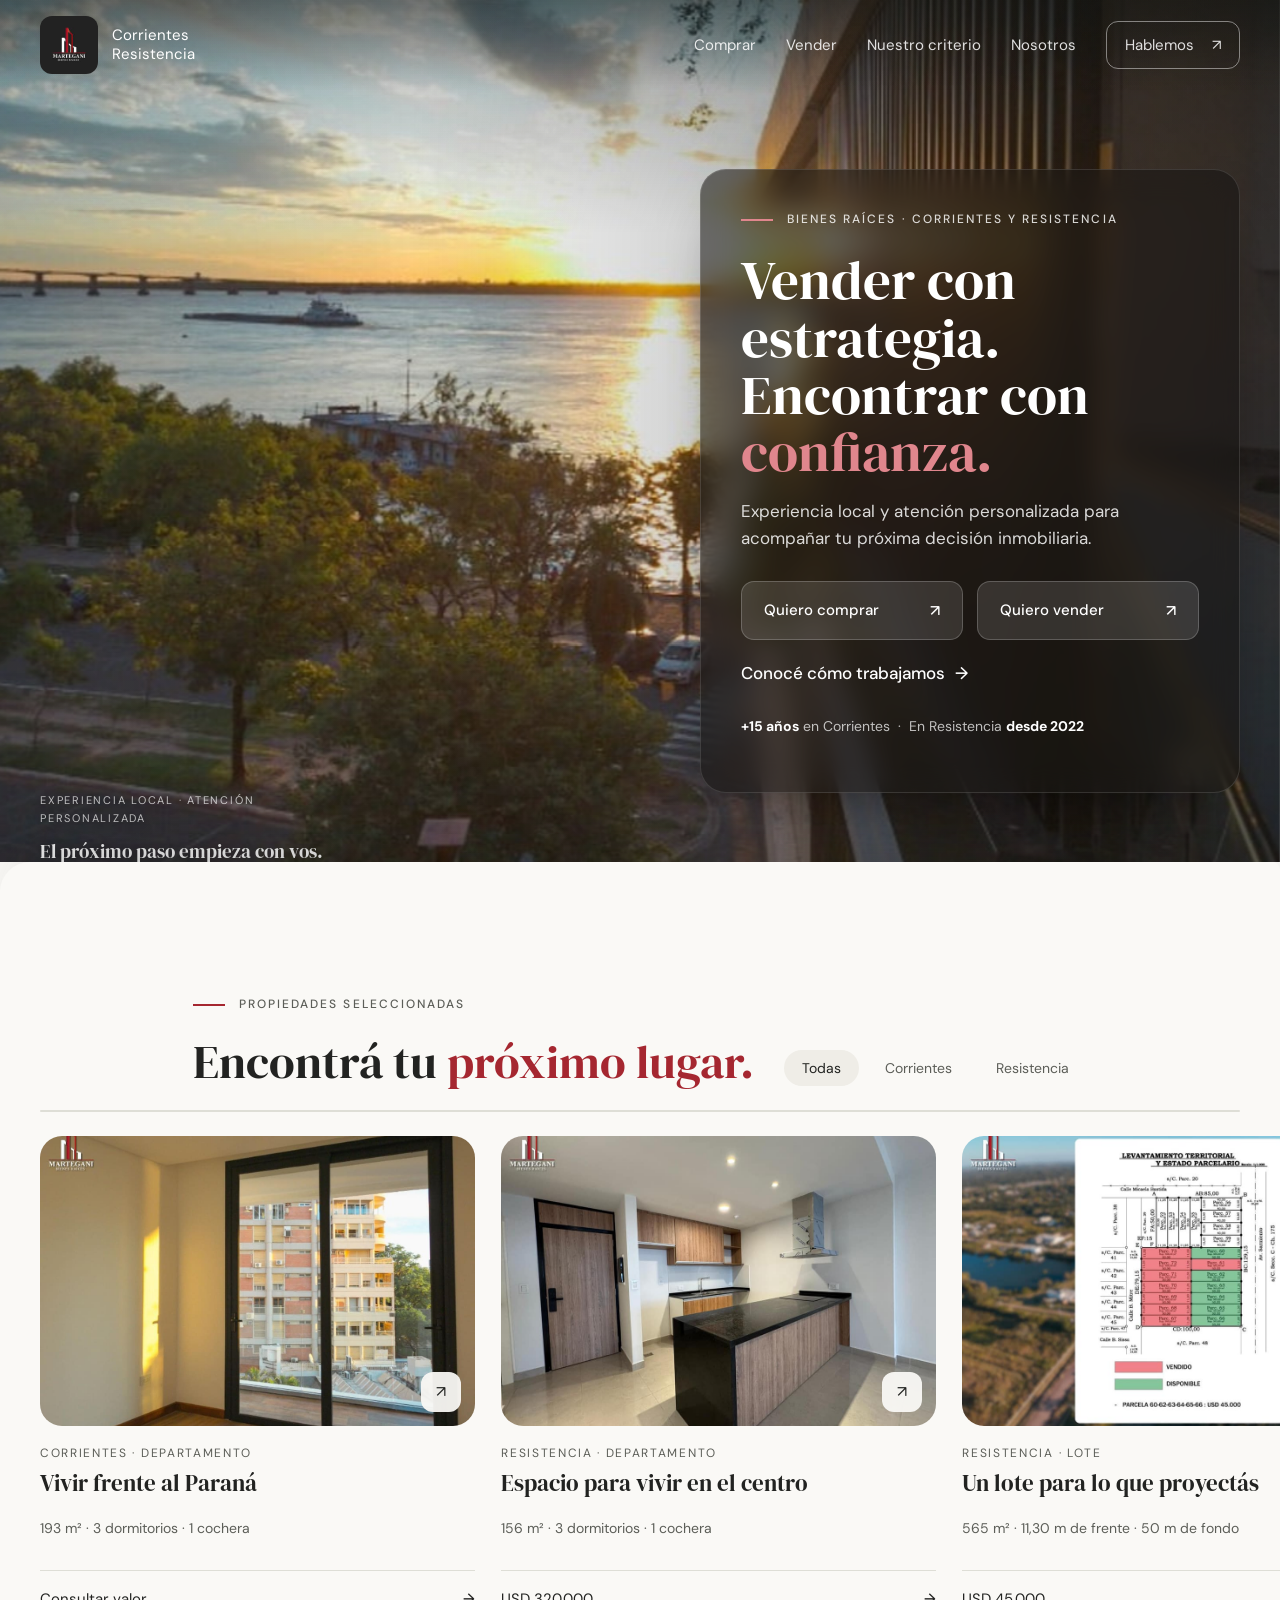
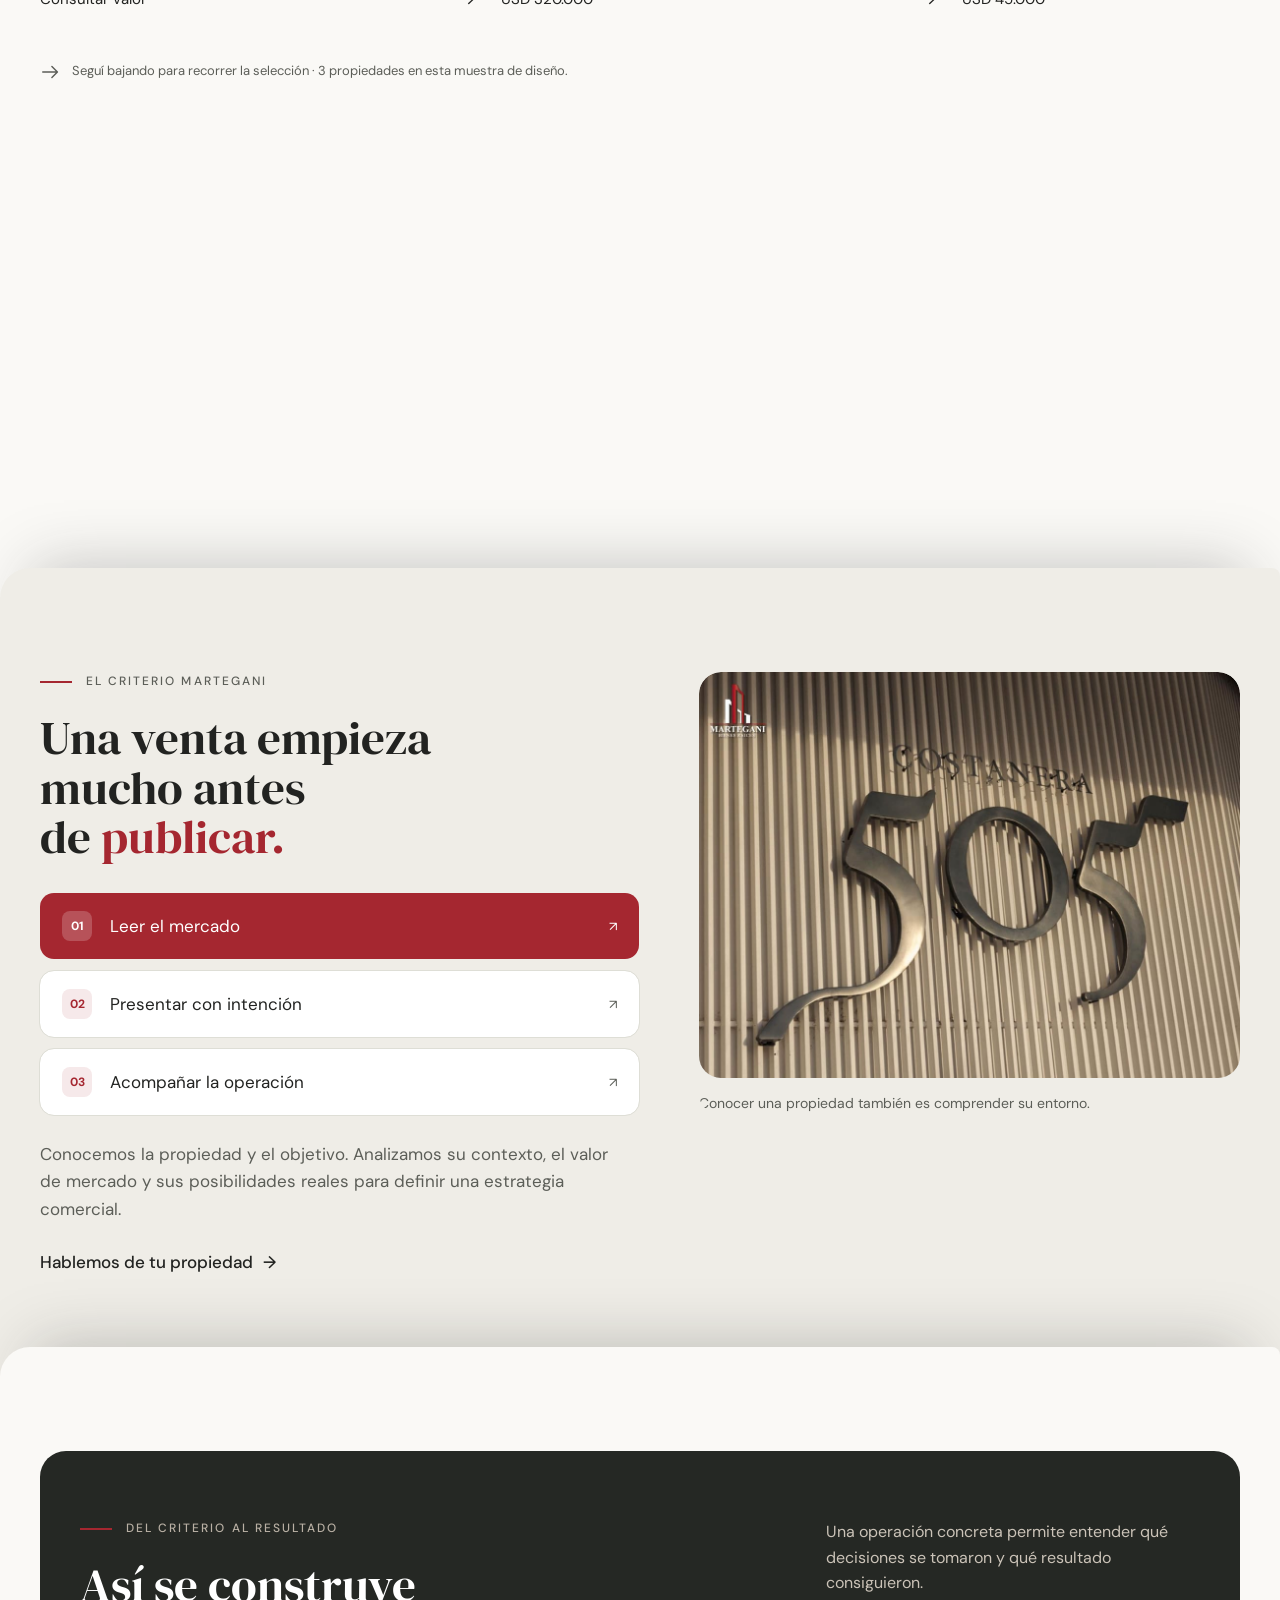
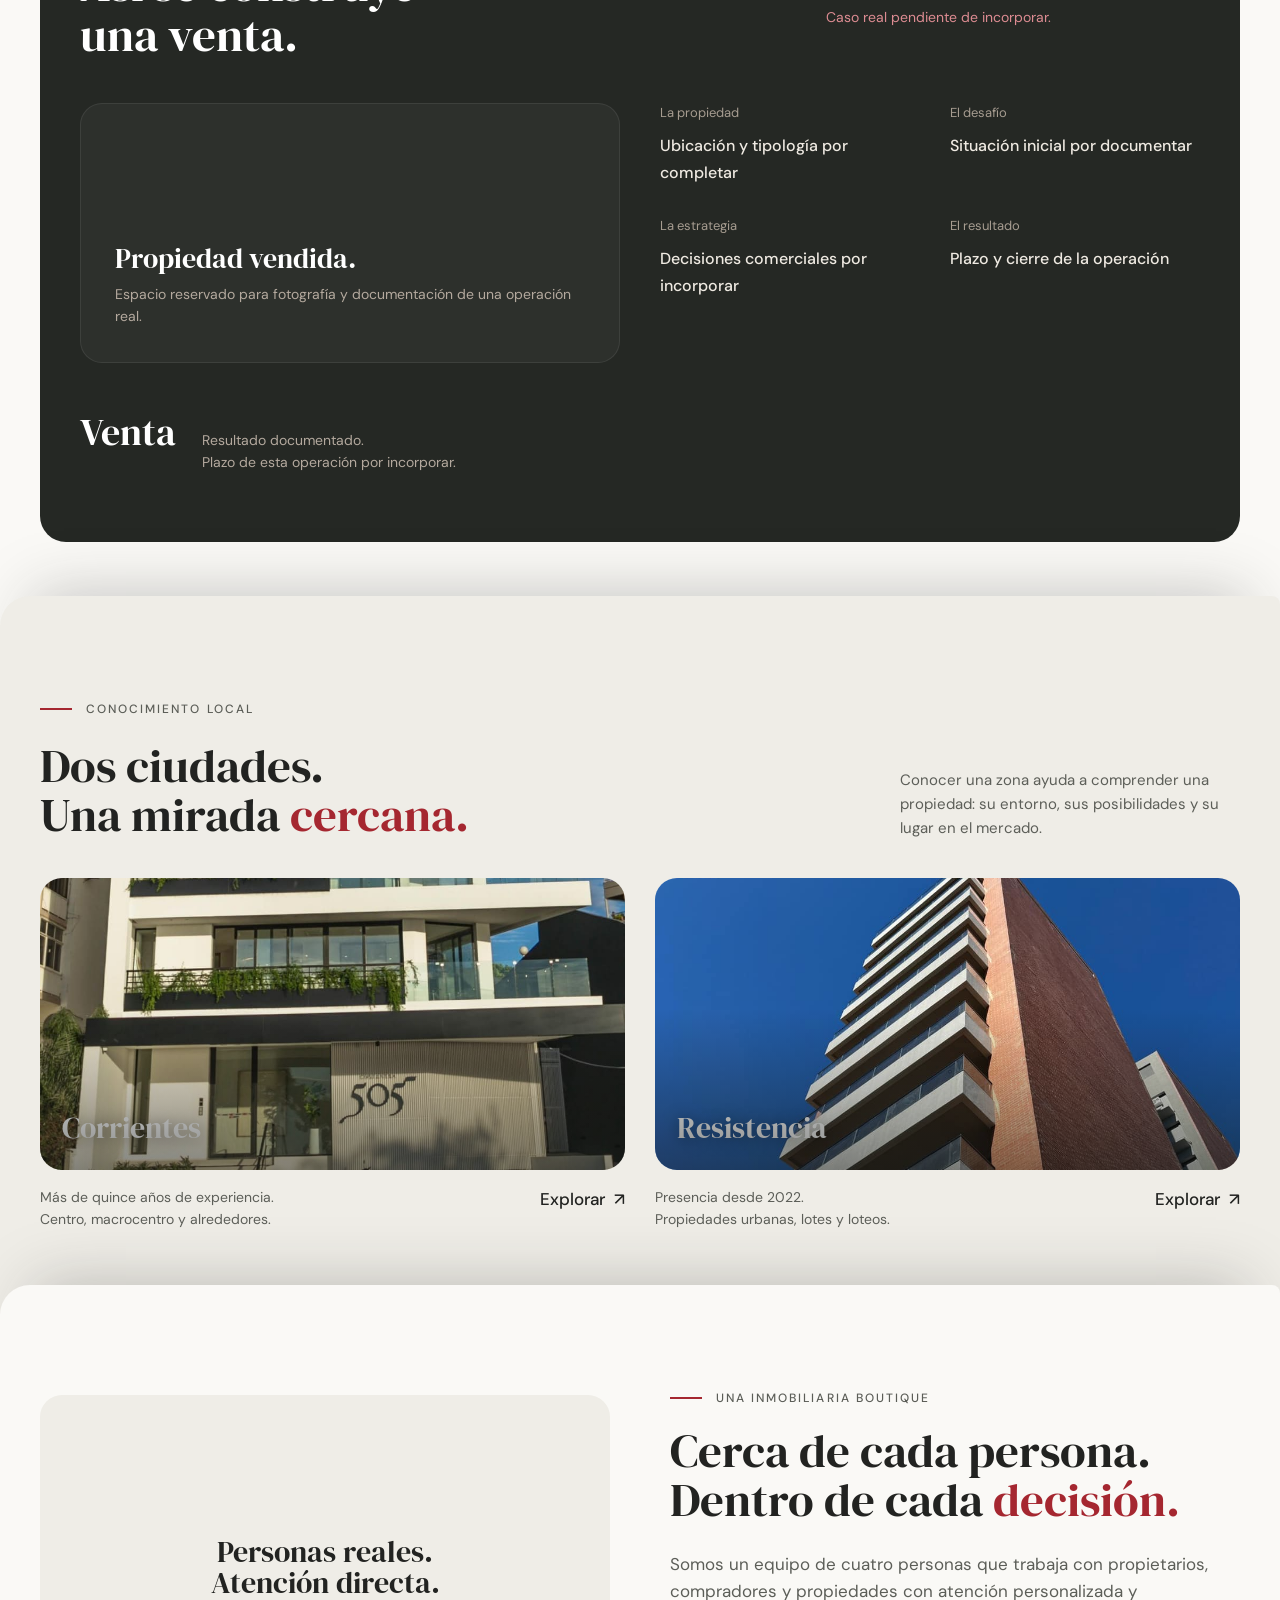
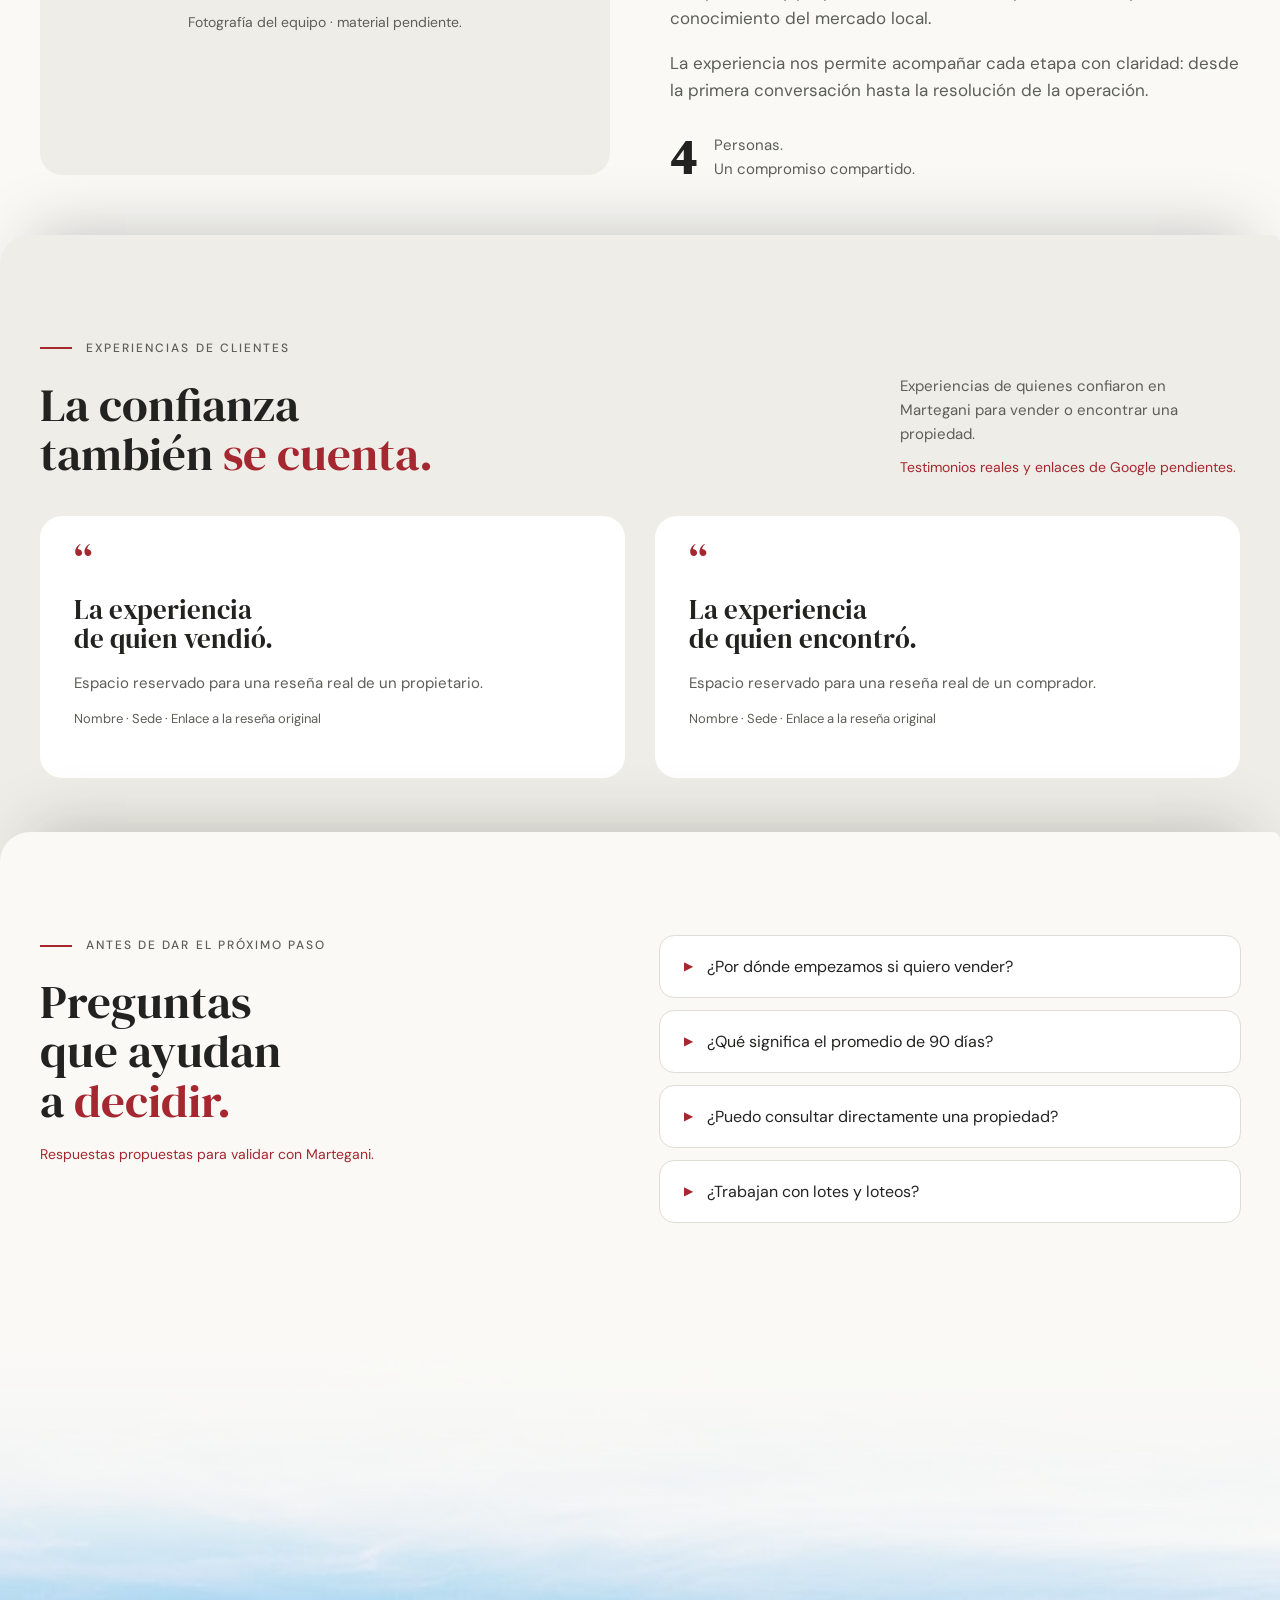
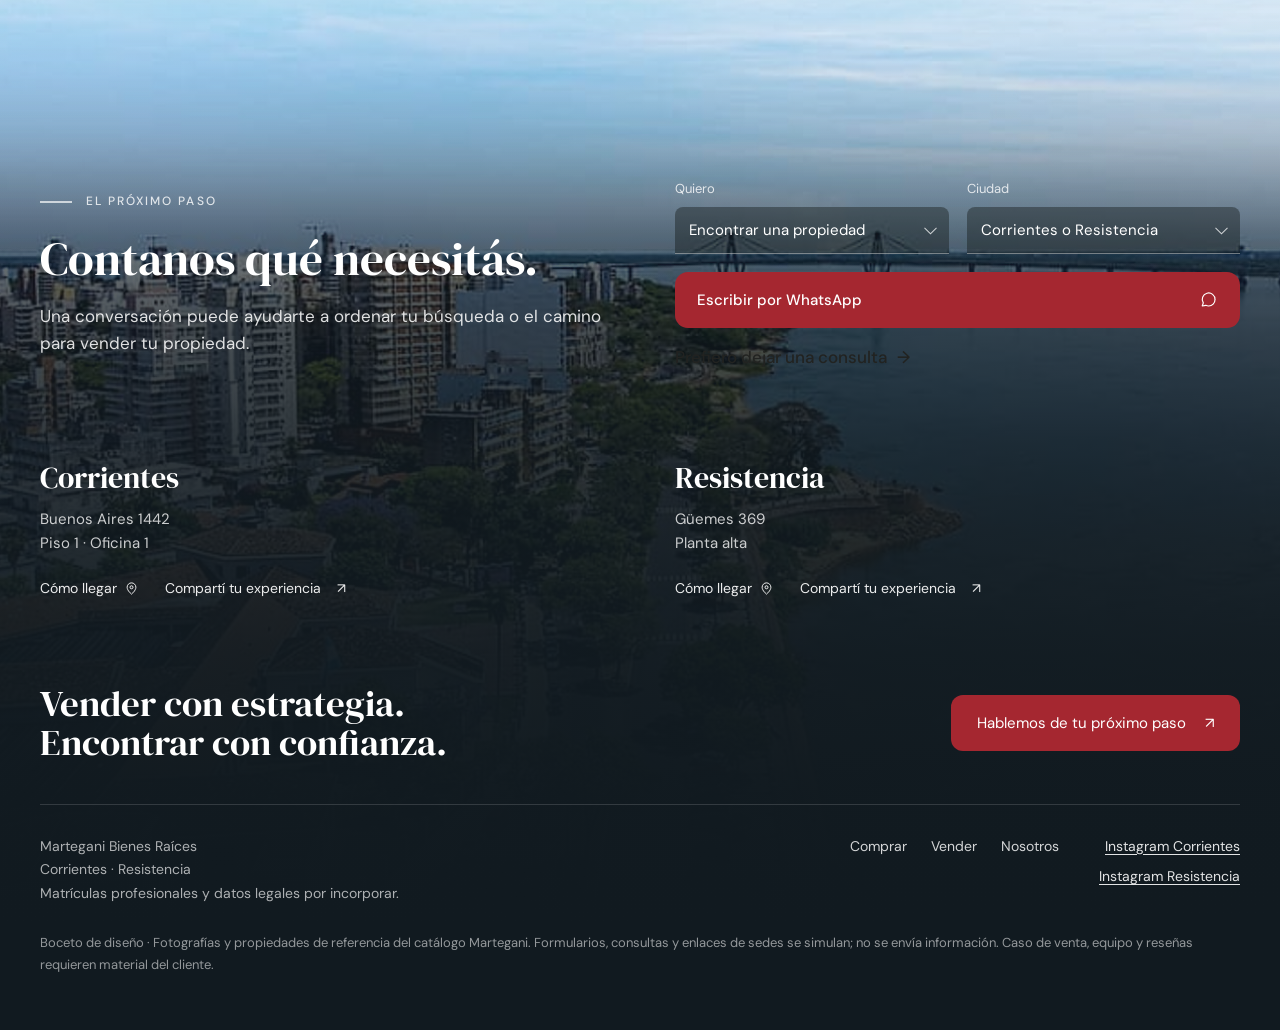
==== commit a259ff61: "Carrusel de propiedades con scroll pineado (der->izq) y superposición de secciones más marcada; sin " ====
--- a/index.html
+++ b/index.html
@@ -52,30 +52,27 @@
 </section>
 
 <main>
-<!-- ===================== PROPIEDADES ===================== -->
-<section class="section reveal reveal--overlap" id="propiedades">
-  <div class="wrap">
-    <div class="sec-head">
-      <div>
-        <p class="eyebrow">Propiedades seleccionadas</p>
-        <h2 class="h-xl">Encontrá tu<br><span class="wine">próximo lugar.</span></h2>
-      </div>
-      <div class="sec-head__intro">
-        Propiedades urbanas, lotes y oportunidades para distintas maneras de vivir e invertir.
-        <span class="note">Selección de referencia del catálogo actual.</span>
-      </div>
-    </div>
-
-    <div class="props-top">
-      <div class="filters">
-        <button class="chip is-active" data-filter="todas">Todas</button>
-        <button class="chip" data-filter="corrientes">Corrientes</button>
-        <button class="chip" data-filter="resistencia">Resistencia</button>
-      </div>
-      <a class="see-all link-arrow arrow" href="#contacto">Ver toda la muestra</a>
-    </div>
-
-    <div class="cards">
+<!-- ===================== PROPIEDADES (carrusel pineado) ===================== -->
+<section class="reveal props-pin" id="propiedades" data-props-pin>
+  <div class="props-sticky">
+    <div class="wrap">
+      <div class="props-head">
+        <div>
+          <p class="eyebrow">Propiedades seleccionadas</p>
+          <h2 class="h-xl">Encontrá tu <span class="wine">próximo lugar.</span></h2>
+        </div>
+        <div class="filters">
+          <button class="chip is-active" data-filter="todas">Todas</button>
+          <button class="chip" data-filter="corrientes">Corrientes</button>
+          <button class="chip" data-filter="resistencia">Resistencia</button>
+        </div>
+      </div>
+    </div>
+
+    <div class="props-progress" aria-hidden="true"><i></i></div>
+
+    <div class="props-viewport">
+    <div class="props-track" data-props-track>
       <article class="card" data-city="corrientes">
         <div class="card__media"><img src="img/prop-1.jpg" alt="Departamento con vista al Paraná"><a class="card__pin" href="#contacto" aria-label="Ver propiedad">↗</a></div>
         <p class="card__label">Corrientes · Departamento</p>
@@ -97,8 +94,18 @@
         <p class="card__specs">565 m² · 11,30 m de frente · 50 m de fondo</p>
         <div class="card__foot"><span>USD 45.000</span><a href="#contacto" class="link-arrow arrow" aria-label="Consultar"></a></div>
       </article>
-    </div>
-    <p class="cards-note">3 propiedades en esta muestra de diseño.</p>
+      <a class="pcard-cta" href="#contacto">
+        <h3>Ver toda<br>la muestra</h3>
+        <span>Contanos qué estás buscando y te mostramos las opciones que encajan.</span>
+        <span class="mark">↗</span>
+      </a>
+    </div>
+    </div>
+
+    <p class="props-hint">
+      <svg width="22" height="22" viewBox="0 0 24 24" fill="none" aria-hidden="true"><path d="M3 12h15M13 6l6 6-6 6" stroke="currentColor" stroke-width="1.6" stroke-linecap="round" stroke-linejoin="round"/></svg>
+      Seguí bajando para recorrer la selección · 3 propiedades en esta muestra de diseño.
+    </p>
   </div>
 </section>
 
--- a/css/styles.css
+++ b/css/styles.css
@@ -31,7 +31,7 @@
 
 /* ---------- Reset ---------- */
 *,*::before,*::after{box-sizing:border-box}
-html{scroll-behavior:smooth;-webkit-text-size-adjust:100%}
+html{scroll-behavior:smooth;-webkit-text-size-adjust:100%;overflow-x:clip}
 body{
   margin:0;font-family:var(--sans);background:var(--bg);color:var(--ink);
   font-size:17px;line-height:1.6;-webkit-font-smoothing:antialiased;overflow-x:clip;
@@ -123,7 +123,7 @@
    HERO / APERTURA (foto territorial a fondo completo + glass)
    ========================================================= */
 .hero{position:relative;min-height:100vh;display:flex;align-items:center;padding:132px 0 70px;overflow:hidden}
-.hero__bg{position:absolute;inset:-8% 0;z-index:-2;will-change:transform}
+.hero__bg{position:absolute;inset:-30% 0;z-index:-2;will-change:transform}
 .hero__bg img{width:100%;height:100%;object-fit:cover;object-position:center 42%}
 .hero__scrim{position:absolute;inset:0;z-index:-1;background:
   linear-gradient(90deg,rgba(17,20,18,.12) 0%,rgba(17,20,18,0) 32%,rgba(17,20,18,.28) 72%,rgba(17,20,18,.5) 100%),
@@ -182,10 +182,18 @@
 /* =========================================================
    MOVIMIENTO: entradas y superposición de secciones
    ========================================================= */
-.reveal{position:relative;background:var(--bg);transform:translate3d(var(--motion-x,0),var(--motion-y,0),0)}
+.reveal{position:relative;background:var(--bg)}
 .reveal--alt{background:var(--bg-alt)}
-.reveal--overlap{margin-top:-22px;border-radius:24px 6px 0 0;padding-top:92px;z-index:1}
-@media (max-width:980px){.reveal--overlap{margin-top:-12px;border-radius:18px 5px 0 0;padding-top:64px}}
+/* Superposición: cada sección se apoya sobre la anterior (hojas apiladas). */
+.reveal--overlap{margin-top:-38px;border-radius:30px 8px 0 0;padding-top:104px;z-index:1;
+  box-shadow:0 -34px 60px -34px rgba(34,35,33,.26)}
+@media (max-width:980px){.reveal--overlap{margin-top:-20px;border-radius:20px 6px 0 0;padding-top:70px;
+  box-shadow:0 -22px 40px -26px rgba(34,35,33,.24)}}
+/* Entrada de secciones: desliza el contenido al entrar en pantalla.
+   Sólo se aplica con JS (.js-motion) y nunca oculta el texto (sin opacity 0). */
+.js-motion .reveal > .wrap{transform:translateY(50px);transition:transform .8s var(--ease)}
+.js-motion .reveal[data-motion] > .wrap{transform:translateX(50px)}
+.js-motion .reveal.in > .wrap{transform:none}
 
 /* =========================================================
    PROPIEDADES
@@ -212,6 +220,27 @@
 .card__specs{color:var(--ink-soft);font-size:14px}
 .card__foot{display:flex;justify-content:space-between;align-items:center;margin-top:16px;padding-top:16px;border-top:1px solid var(--line);font-size:15px}
 .cards-note{margin-top:26px;font-size:13px;color:var(--ink-soft)}
+
+/* ---- Carrusel pineado de propiedades (scroll der→izq, luego sigue) ---- */
+.props-pin{position:relative;margin-top:-38px;z-index:1}
+.props-sticky{position:sticky;top:0;height:100vh;overflow:hidden;display:flex;flex-direction:column;justify-content:center;gap:24px;
+  background:var(--bg);border-radius:30px 8px 0 0;box-shadow:0 -34px 60px -34px rgba(34,35,33,.26);
+  padding:94px 0 40px}
+.reveal--alt .props-sticky{background:var(--bg-alt)}
+.props-head{display:flex;justify-content:space-between;align-items:flex-end;gap:30px}
+.props-progress{height:2px;background:var(--line);border-radius:2px;margin:0 var(--gutter);overflow:hidden}
+.props-progress i{display:block;height:100%;background:var(--wine);transform-origin:left;transform:scaleX(var(--carousel-progress,0))}
+.props-viewport{overflow:hidden}
+.props-track{display:flex;gap:26px;padding:0 var(--gutter);will-change:transform}
+.props-track .card{flex:0 0 clamp(320px,34vw,460px)}
+.props-track .card__media{aspect-ratio:3/2}
+.pcard-cta{flex:0 0 300px;display:flex;flex-direction:column;justify-content:center;gap:14px;
+  background:var(--wine);color:#fff;border-radius:var(--radius-lg);padding:38px}
+.pcard-cta h3{color:#fff;font-size:28px}
+.pcard-cta span{color:rgba(255,255,255,.85);font-size:14px}
+.pcard-cta .mark{font-size:22px;margin-top:auto}
+.props-hint{display:flex;align-items:center;gap:10px;color:var(--ink-soft);font-size:13px;margin:26px var(--gutter) 0}
+.props-hint svg{flex:none}
 
 /* =========================================================
    CRITERIO / MÉTODO
@@ -410,6 +439,16 @@
   .search--compact .search__row{grid-template-columns:1fr}
   .search--compact .field--extra{display:none}
   .search--compact .search__more{display:flex}
+
+  /* carrusel: en celular se desliza con el dedo (sin pin) */
+  .props-pin{margin-top:-20px}
+  .props-sticky{position:static;min-height:0;padding:70px 0 0;box-shadow:none;border-radius:20px 6px 0 0}
+  .props-track{overflow-x:auto;scroll-snap-type:x mandatory;transform:none !important;
+    padding-bottom:12px;scroll-padding-left:22px;-webkit-overflow-scrolling:touch}
+  .props-track .card{flex:0 0 84%;scroll-snap-align:start}
+  .props-track .pcard-cta{flex:0 0 70%;max-height:none}
+  .props-head{flex-direction:column;align-items:flex-start;gap:6px}
+  .props-progress{display:none}
 }
 
 @media (max-width:560px){
@@ -419,9 +458,11 @@
 /* ---------- Movimiento reducido ---------- */
 @media (prefers-reduced-motion:reduce){
   html{scroll-behavior:auto}
-  .reveal{transform:none !important}
+  .js-motion .reveal > .wrap{transform:none !important;transition:none}
   .hero__bg{transform:none !important}
   .closing{--arrival-sky:1 !important;--arrival-photo:1 !important}
   .closing__backdrop img{transform:none !important;opacity:1 !important}
   .card__media img,.city__media img{transition:none}
-}
+  .props-sticky{position:static;min-height:0;padding-top:0}
+  .props-track{transform:none !important;overflow-x:auto}
+}
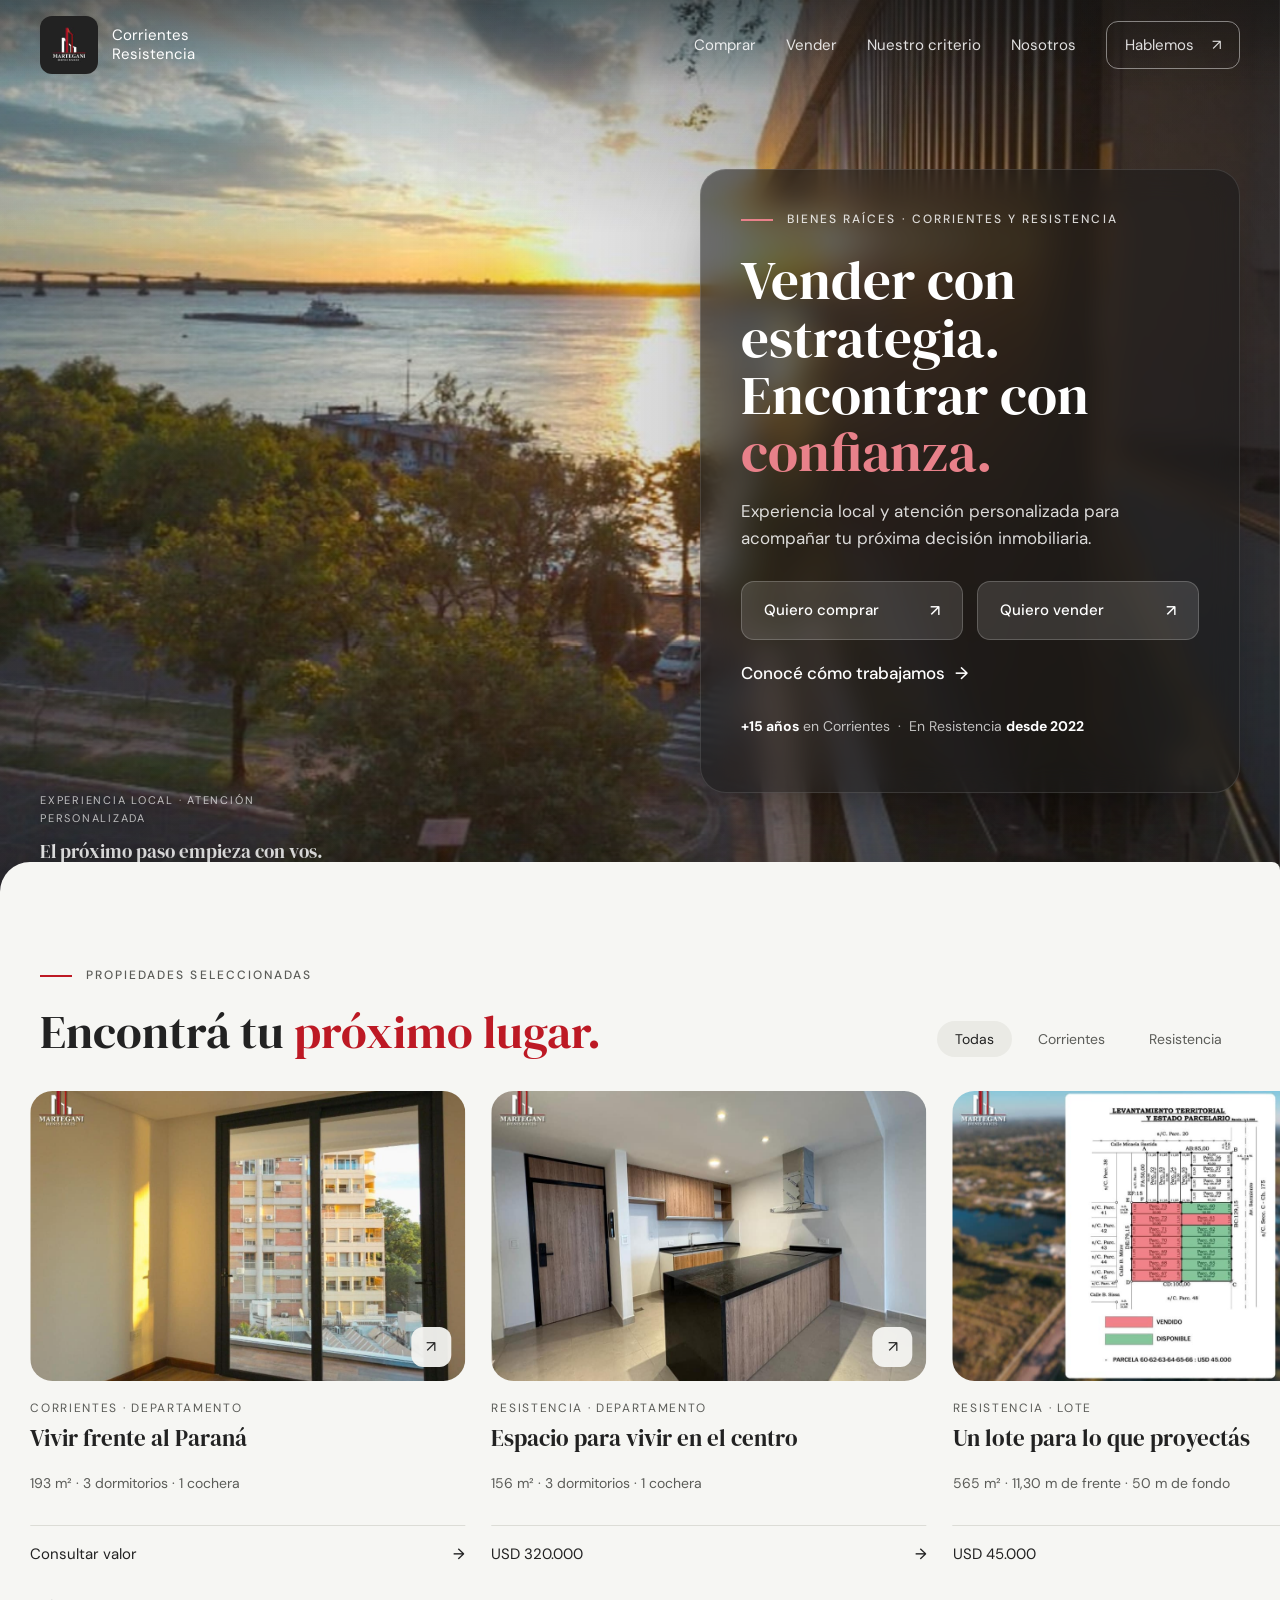
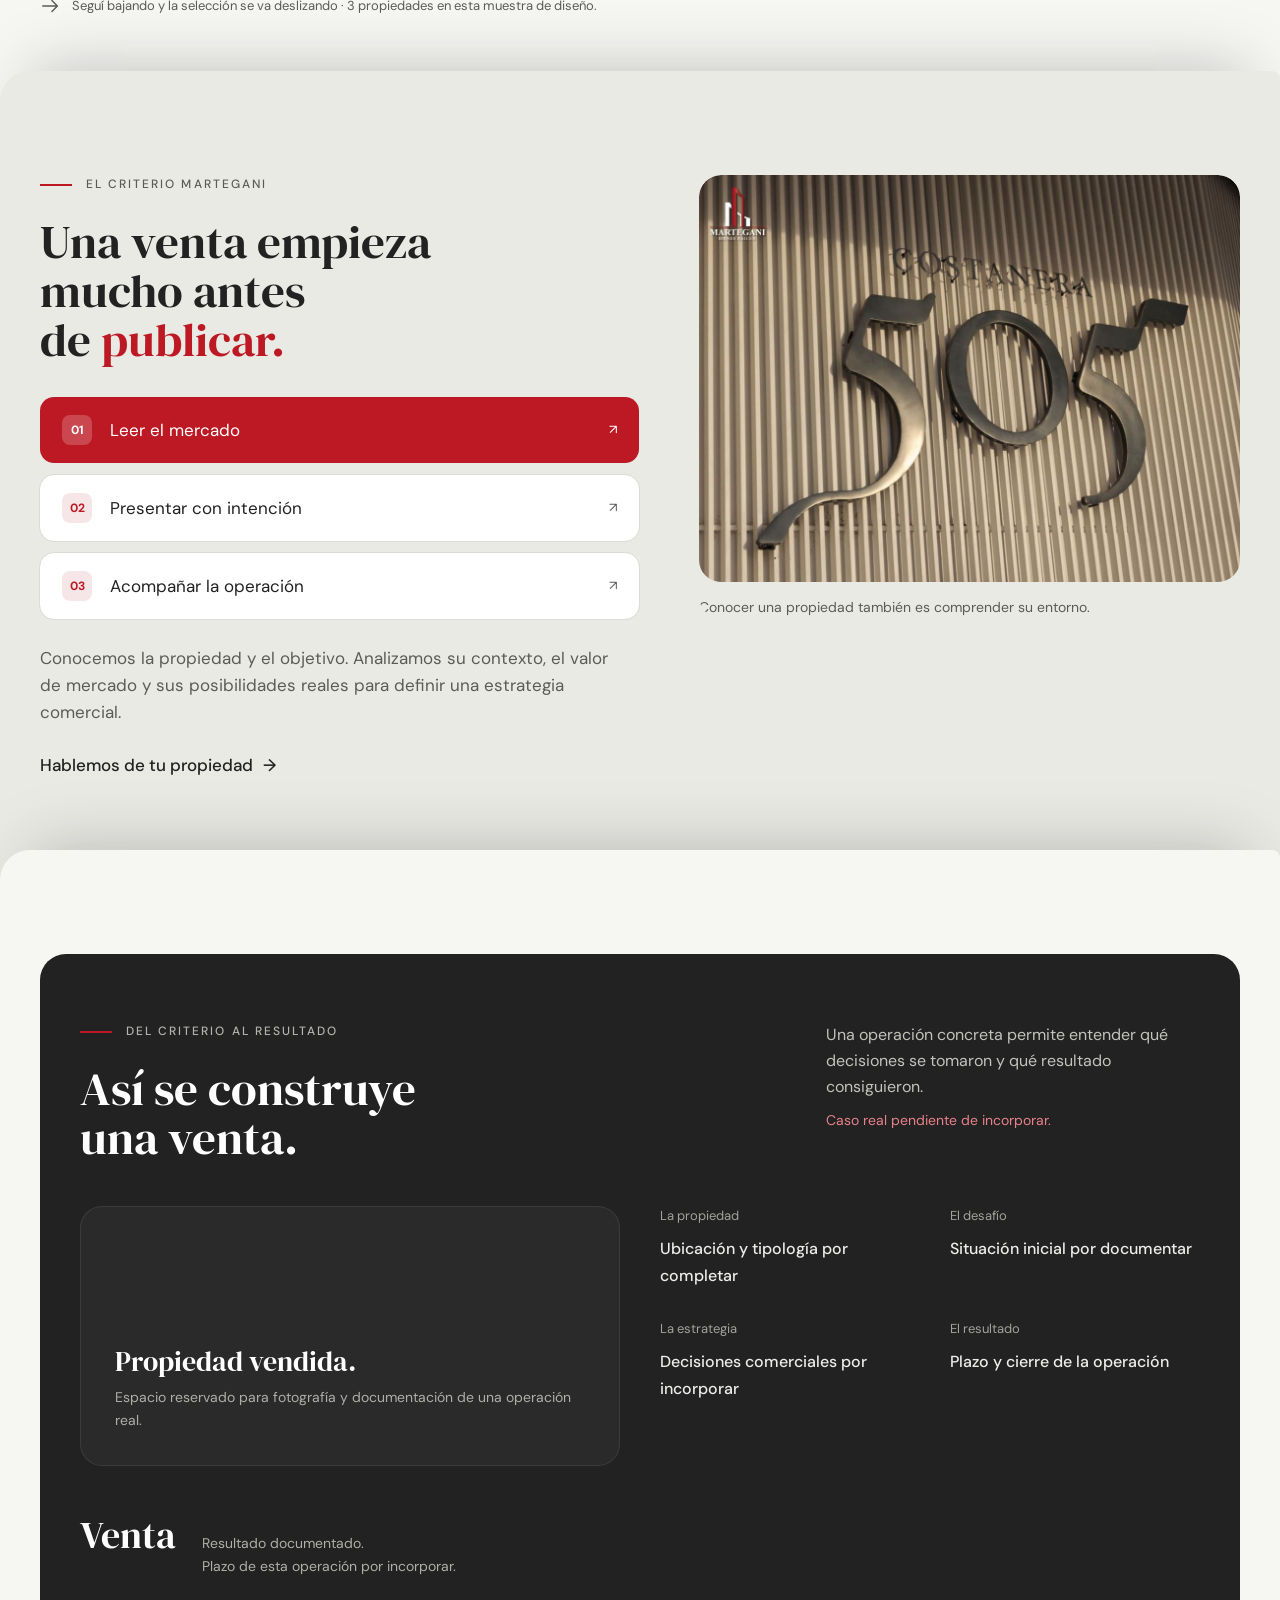
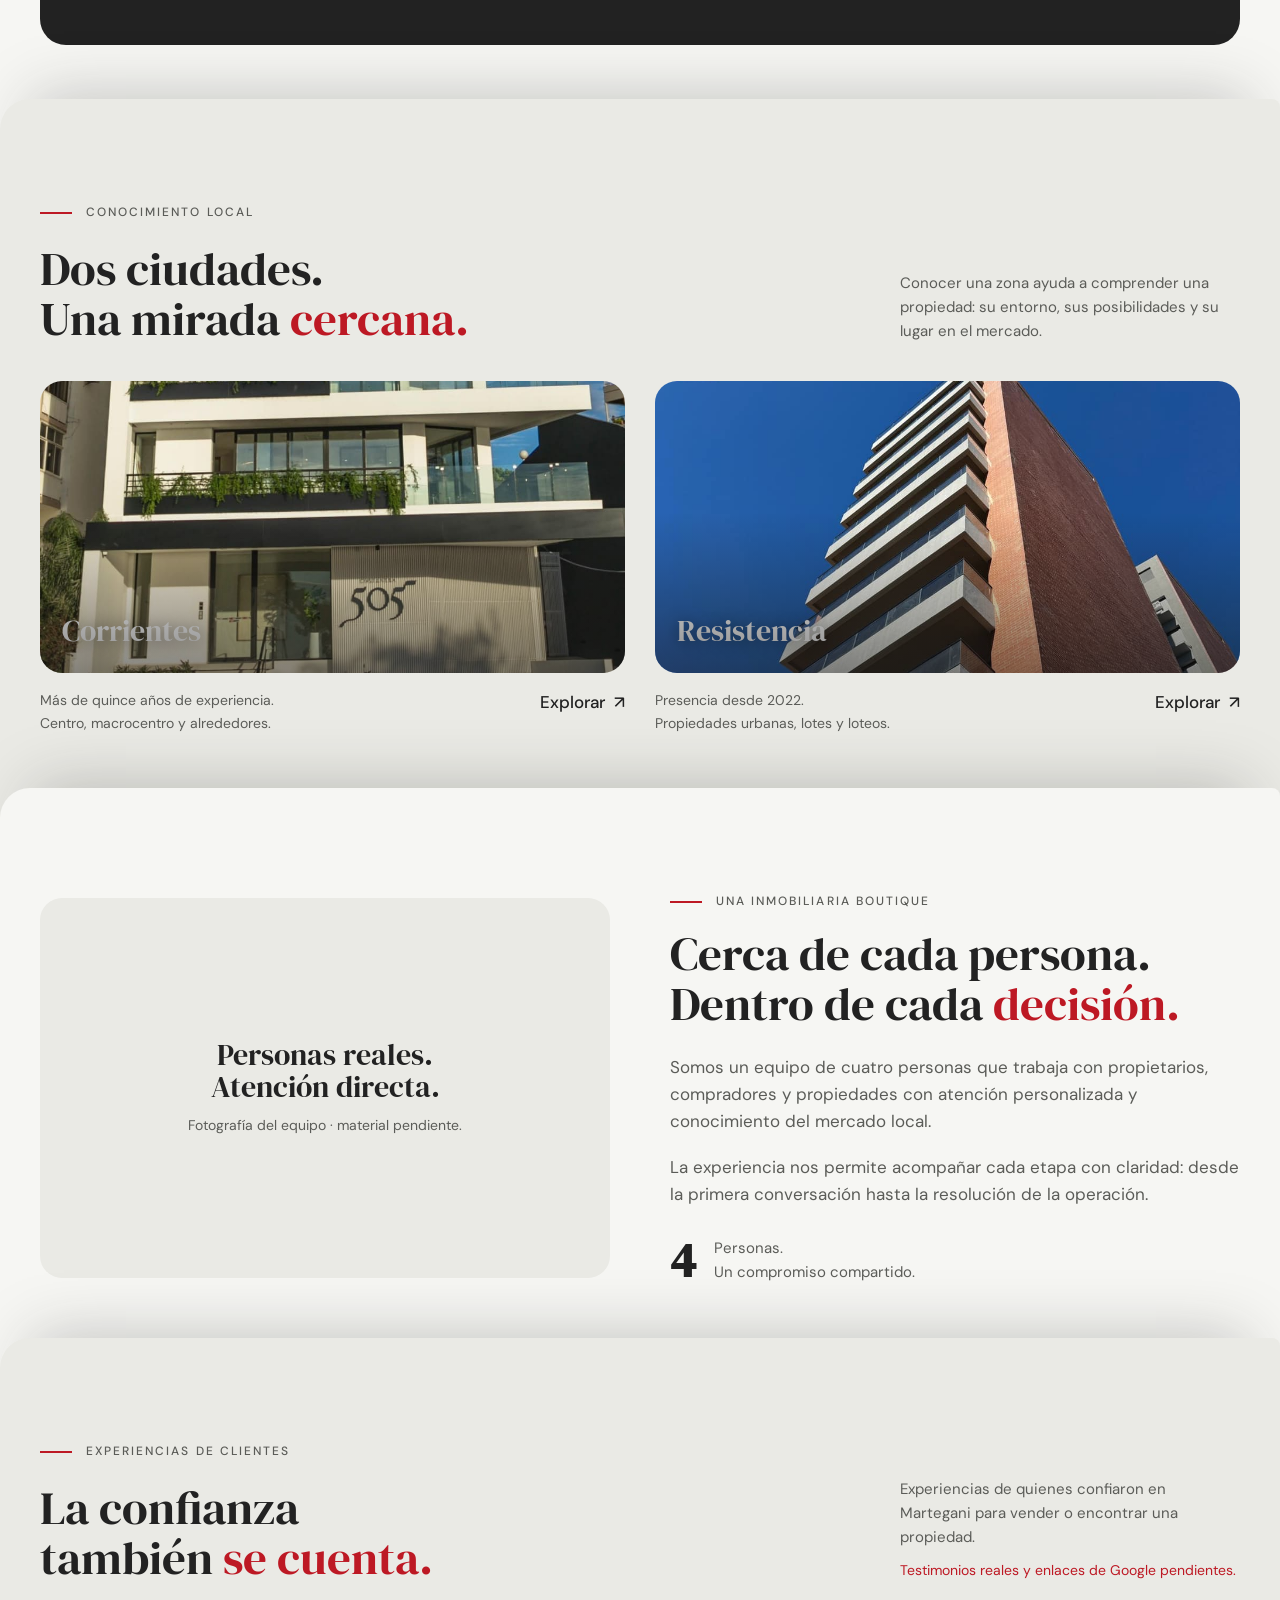
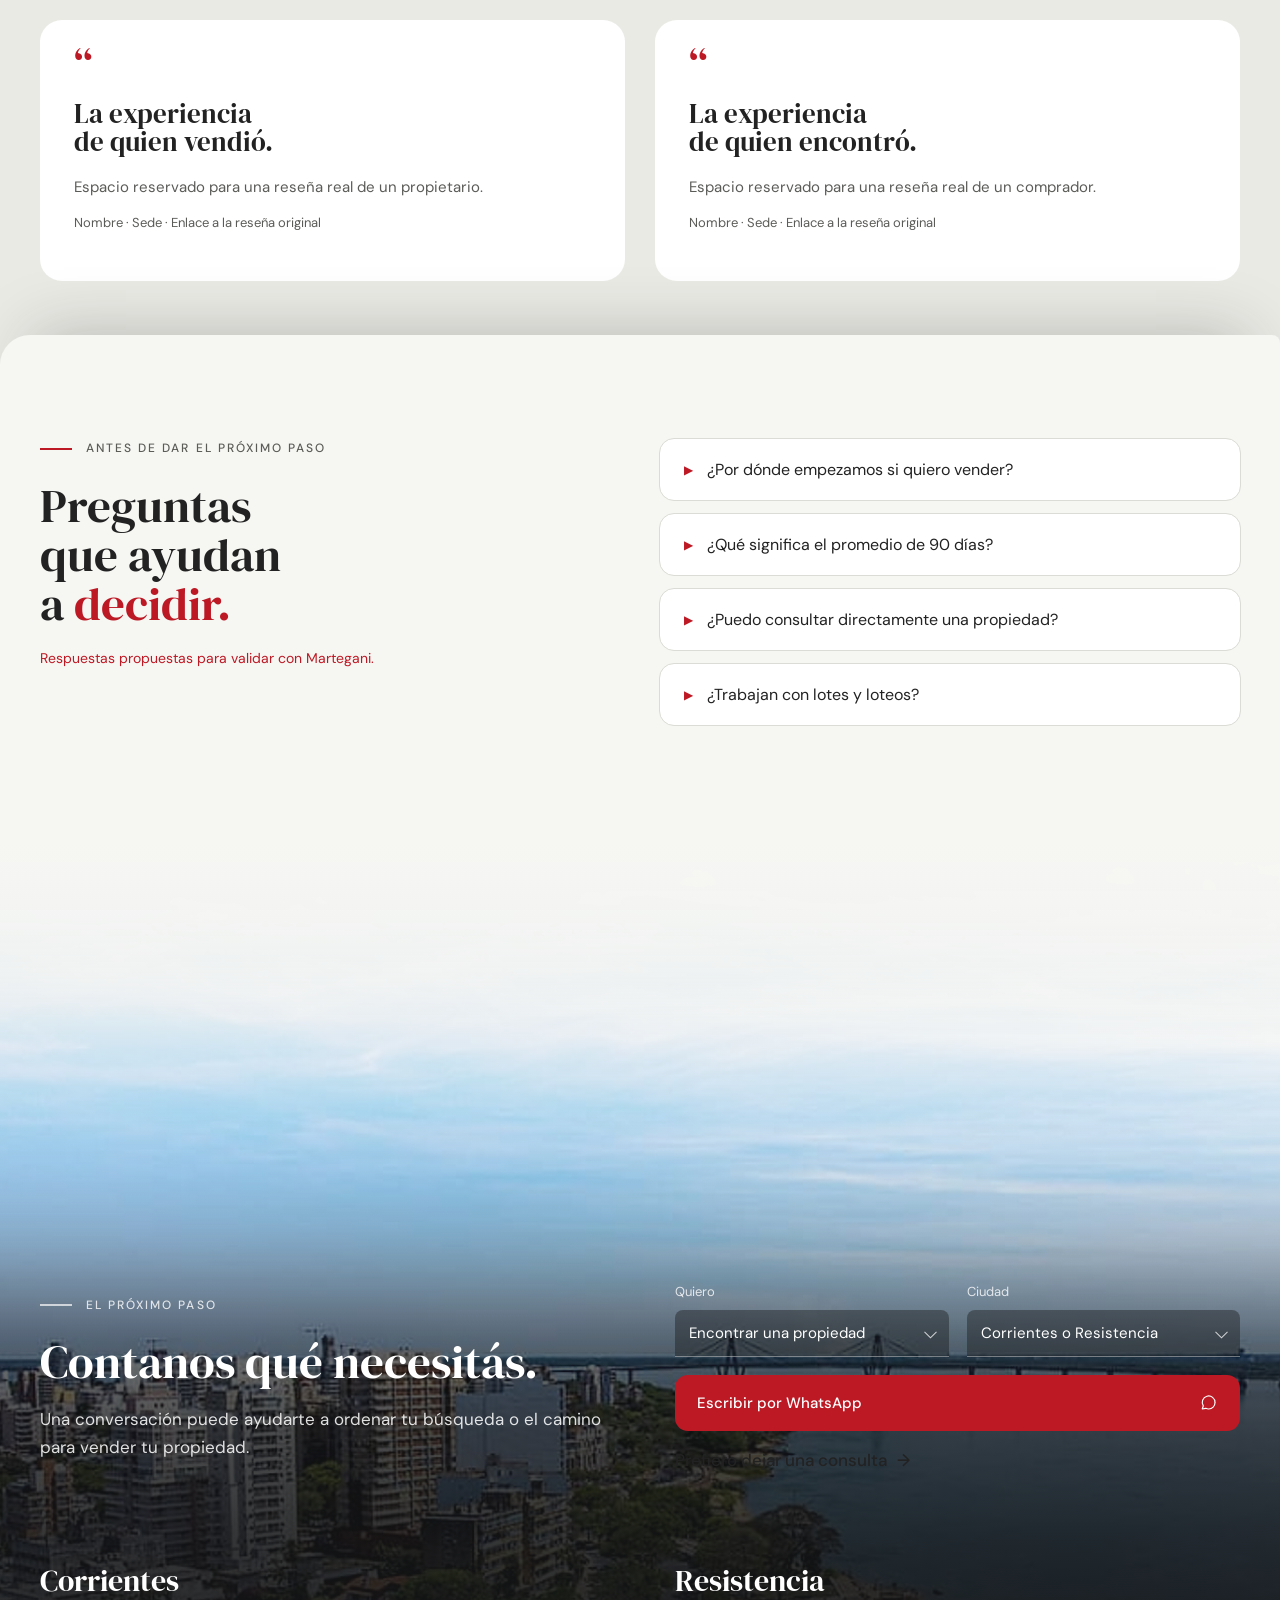
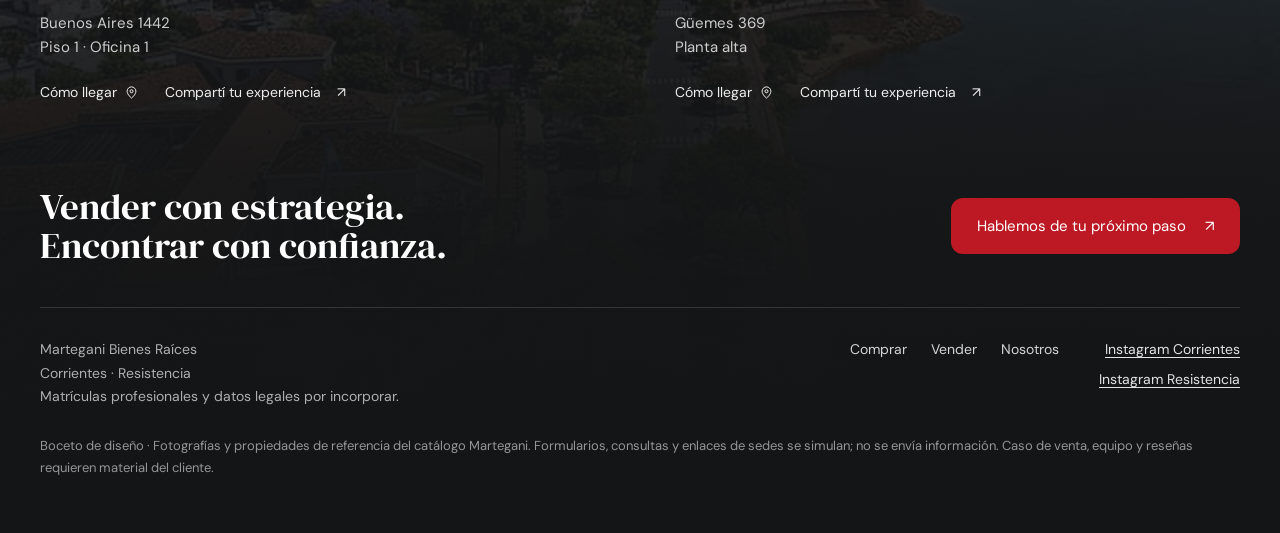
==== commit 7a0b6d2e: "Paleta con los colores exactos del logo (gris #222222, rojo #BD1924, tonos neutros); carrusel que se" ====
--- a/index.html
+++ b/index.html
@@ -52,26 +52,23 @@
 </section>
 
 <main>
-<!-- ===================== PROPIEDADES (carrusel pineado) ===================== -->
-<section class="reveal props-pin" id="propiedades" data-props-pin>
-  <div class="props-sticky">
-    <div class="wrap">
-      <div class="props-head">
-        <div>
-          <p class="eyebrow">Propiedades seleccionadas</p>
-          <h2 class="h-xl">Encontrá tu <span class="wine">próximo lugar.</span></h2>
-        </div>
-        <div class="filters">
-          <button class="chip is-active" data-filter="todas">Todas</button>
-          <button class="chip" data-filter="corrientes">Corrientes</button>
-          <button class="chip" data-filter="resistencia">Resistencia</button>
-        </div>
-      </div>
-    </div>
-
-    <div class="props-progress" aria-hidden="true"><i></i></div>
-
-    <div class="props-viewport">
+<!-- ===================== PROPIEDADES (carrusel que se mueve con el scroll) ===================== -->
+<section class="section reveal reveal--overlap props-pin" id="propiedades">
+  <div class="wrap">
+    <div class="props-head">
+      <div>
+        <p class="eyebrow">Propiedades seleccionadas</p>
+        <h2 class="h-xl">Encontrá tu <span class="wine">próximo lugar.</span></h2>
+      </div>
+      <div class="filters">
+        <button class="chip is-active" data-filter="todas">Todas</button>
+        <button class="chip" data-filter="corrientes">Corrientes</button>
+        <button class="chip" data-filter="resistencia">Resistencia</button>
+      </div>
+    </div>
+  </div>
+
+  <div class="props-viewport">
     <div class="props-track" data-props-track>
       <article class="card" data-city="corrientes">
         <div class="card__media"><img src="img/prop-1.jpg" alt="Departamento con vista al Paraná"><a class="card__pin" href="#contacto" aria-label="Ver propiedad">↗</a></div>
@@ -100,13 +97,12 @@
         <span class="mark">↗</span>
       </a>
     </div>
-    </div>
-
-    <p class="props-hint">
-      <svg width="22" height="22" viewBox="0 0 24 24" fill="none" aria-hidden="true"><path d="M3 12h15M13 6l6 6-6 6" stroke="currentColor" stroke-width="1.6" stroke-linecap="round" stroke-linejoin="round"/></svg>
-      Seguí bajando para recorrer la selección · 3 propiedades en esta muestra de diseño.
-    </p>
-  </div>
+  </div>
+
+  <p class="wrap props-hint">
+    <svg width="22" height="22" viewBox="0 0 24 24" fill="none" aria-hidden="true"><path d="M3 12h15M13 6l6 6-6 6" stroke="currentColor" stroke-width="1.6" stroke-linecap="round" stroke-linejoin="round"/></svg>
+    Seguí bajando y la selección se va deslizando · 3 propiedades en esta muestra de diseño.
+  </p>
 </section>
 
 <!-- ===================== CRITERIO / MÉTODO ===================== -->
--- a/css/styles.css
+++ b/css/styles.css
@@ -5,18 +5,20 @@
 
 /* ---------- Tokens ---------- */
 :root{
-  --bg:#FAF9F6;            /* fondo claro */
-  --ink:#222321;           /* texto principal */
-  --ink-soft:#5C5E58;      /* texto secundario */
-  --line:#DEDED6;          /* separadores */
-  --bg-alt:#EFEDE7;        /* fondo secundario */
-  --dark:#252824;          /* caso de venta (fondo oscuro) */
-  --close:#111A20;         /* plano final del cierre */
-  --sky:#e0edf4;           /* cielo del cierre */
-  --wine:#A52730;          /* rojo de acción */
-  --wine-dark:#8c1f27;     /* hover */
-  --wine-light:#e0868d;    /* énfasis sobre glass/oscuro */
-  --wine-tint:#f6e9ea;     /* fondo rosado tenue */
+  /* Paleta basada en los colores EXACTOS del logo:
+     gris/negro #222222 · rojo #BD1924 · blanco #F8FAF9 (tono neutro) */
+  --bg:#F6F6F3;            /* fondo claro (casi blanco neutro) */
+  --ink:#222222;           /* texto principal = gris del logo */
+  --ink-soft:#5B5C58;      /* texto secundario */
+  --line:#DCDCD6;          /* separadores */
+  --bg-alt:#EAEAE5;        /* fondo secundario (gris claro neutro) */
+  --dark:#222222;          /* secciones oscuras = gris del logo */
+  --close:#141516;         /* plano final del cierre (gris más profundo) */
+  --sky:#dfeaf2;           /* cielo del cierre */
+  --wine:#BD1924;          /* rojo de acción = rojo del logo */
+  --wine-dark:#9C1520;     /* hover */
+  --wine-light:#E8818A;    /* énfasis sobre glass/oscuro */
+  --wine-tint:#F6E6E7;     /* fondo rojo tenue */
 
   --radius:16px;
   --radius-lg:22px;
@@ -84,7 +86,7 @@
    HEADER (se superpone al hero; sólido al bajar)
    ========================================================= */
 .site-header{position:fixed;top:0;left:0;right:0;z-index:60;transition:background .3s,border-color .3s,box-shadow .3s}
-.site-header::before{content:"";position:absolute;inset:0;background:linear-gradient(180deg,rgba(17,20,18,.42),rgba(17,20,18,0));opacity:1;transition:opacity .3s;pointer-events:none}
+.site-header::before{content:"";position:absolute;inset:0;background:linear-gradient(180deg,rgba(20,20,20,.42),rgba(20,20,20,0));opacity:1;transition:opacity .3s;pointer-events:none}
 .header-inner{display:flex;align-items:center;justify-content:space-between;gap:24px;padding:16px var(--gutter);max-width:var(--maxw);margin:0 auto;position:relative}
 .brand{display:flex;align-items:center;gap:14px}
 .brand__logo{width:58px;height:58px;border-radius:12px;flex:none;object-fit:contain}
@@ -99,7 +101,7 @@
 .nav__cta:hover{background:rgba(255,255,255,.12)}
 
 /* estado sólido (al bajar del hero) */
-.site-header.is-stuck{background:rgba(250,249,246,.92);backdrop-filter:saturate(1.2) blur(10px);border-bottom:1px solid var(--line)}
+.site-header.is-stuck{background:rgba(246,246,243,.92);backdrop-filter:saturate(1.2) blur(10px);border-bottom:1px solid var(--line)}
 .site-header.is-stuck::before{opacity:0}
 .site-header.is-stuck .brand__text{color:var(--ink)}
 .site-header.is-stuck .nav a{color:var(--ink-soft)}
@@ -126,14 +128,14 @@
 .hero__bg{position:absolute;inset:-30% 0;z-index:-2;will-change:transform}
 .hero__bg img{width:100%;height:100%;object-fit:cover;object-position:center 42%}
 .hero__scrim{position:absolute;inset:0;z-index:-1;background:
-  linear-gradient(90deg,rgba(17,20,18,.12) 0%,rgba(17,20,18,0) 32%,rgba(17,20,18,.28) 72%,rgba(17,20,18,.5) 100%),
-  linear-gradient(180deg,rgba(17,20,18,.30),rgba(17,20,18,0) 26%)}
+  linear-gradient(90deg,rgba(20,20,20,.12) 0%,rgba(20,20,20,0) 32%,rgba(20,20,20,.28) 72%,rgba(20,20,20,.5) 100%),
+  linear-gradient(180deg,rgba(20,20,20,.30),rgba(20,20,20,0) 26%)}
 .hero__caption{position:absolute;left:var(--gutter);bottom:34px;color:rgba(255,255,255,.9);font-family:var(--serif);font-size:19px;max-width:300px;text-shadow:0 2px 12px rgba(0,0,0,.4)}
 .hero__caption span{display:block;font-family:var(--sans);font-size:11px;letter-spacing:.16em;text-transform:uppercase;color:rgba(255,255,255,.7);margin-bottom:8px}
 
 .hero__inner{width:100%;display:flex;justify-content:flex-end}
 .hero__panel{
-  width:min(540px,100%);background:rgba(23,21,19,.56);backdrop-filter:blur(14px) saturate(1.1);
+  width:min(540px,100%);background:rgba(26,26,26,.56);backdrop-filter:blur(14px) saturate(1.1);
   border:1px solid rgba(255,255,255,.12);border-radius:var(--radius-xl);padding:40px;color:#fff;
   box-shadow:0 30px 60px -30px rgba(0,0,0,.6);
 }
@@ -162,7 +164,7 @@
 .field--onlight label{color:var(--ink-soft)}
 .select{position:relative}
 .select select{
-  width:100%;appearance:none;color:#fff;background:rgba(17,20,18,.4);
+  width:100%;appearance:none;color:#fff;background:rgba(20,20,20,.4);
   border:0;border-bottom:1px solid rgba(255,255,255,.4);border-radius:8px 8px 0 0;
   padding:13px 38px 13px 14px;font-size:15px;cursor:pointer;color-scheme:dark;
 }
@@ -214,22 +216,15 @@
 .card__media{position:relative;border-radius:var(--radius-lg);overflow:hidden;aspect-ratio:4/3;background:var(--bg-alt)}
 .card__media img{width:100%;height:100%;object-fit:cover;transition:transform .5s var(--ease)}
 .card:hover .card__media img{transform:scale(1.04)}
-.card__pin{position:absolute;right:14px;bottom:14px;width:40px;height:40px;border-radius:12px;background:rgba(250,249,246,.94);display:flex;align-items:center;justify-content:center;font-size:16px;color:var(--ink)}
+.card__pin{position:absolute;right:14px;bottom:14px;width:40px;height:40px;border-radius:12px;background:rgba(246,246,243,.94);display:flex;align-items:center;justify-content:center;font-size:16px;color:var(--ink)}
 .card__label{font-size:12px;letter-spacing:.14em;text-transform:uppercase;color:var(--ink-soft);margin:18px 0 8px}
 .card__title{font-size:23px;margin-bottom:8px}
 .card__specs{color:var(--ink-soft);font-size:14px}
 .card__foot{display:flex;justify-content:space-between;align-items:center;margin-top:16px;padding-top:16px;border-top:1px solid var(--line);font-size:15px}
 .cards-note{margin-top:26px;font-size:13px;color:var(--ink-soft)}
 
-/* ---- Carrusel pineado de propiedades (scroll der→izq, luego sigue) ---- */
-.props-pin{position:relative;margin-top:-38px;z-index:1}
-.props-sticky{position:sticky;top:0;height:100vh;overflow:hidden;display:flex;flex-direction:column;justify-content:center;gap:24px;
-  background:var(--bg);border-radius:30px 8px 0 0;box-shadow:0 -34px 60px -34px rgba(34,35,33,.26);
-  padding:94px 0 40px}
-.reveal--alt .props-sticky{background:var(--bg-alt)}
-.props-head{display:flex;justify-content:space-between;align-items:flex-end;gap:30px}
-.props-progress{height:2px;background:var(--line);border-radius:2px;margin:0 var(--gutter);overflow:hidden}
-.props-progress i{display:block;height:100%;background:var(--wine);transform-origin:left;transform:scaleX(var(--carousel-progress,0))}
+/* ---- Carrusel que se desliza con el scroll (sin frenar la página) ---- */
+.props-head{display:flex;justify-content:space-between;align-items:flex-end;gap:30px;margin-bottom:34px}
 .props-viewport{overflow:hidden}
 .props-track{display:flex;gap:26px;padding:0 var(--gutter);will-change:transform}
 .props-track .card{flex:0 0 clamp(320px,34vw,460px)}
@@ -239,7 +234,7 @@
 .pcard-cta h3{color:#fff;font-size:28px}
 .pcard-cta span{color:rgba(255,255,255,.85);font-size:14px}
 .pcard-cta .mark{font-size:22px;margin-top:auto}
-.props-hint{display:flex;align-items:center;gap:10px;color:var(--ink-soft);font-size:13px;margin:26px var(--gutter) 0}
+.props-hint{display:flex;align-items:center;gap:10px;color:var(--ink-soft);font-size:13px;margin-top:30px}
 .props-hint svg{flex:none}
 
 /* =========================================================
@@ -263,22 +258,22 @@
 /* =========================================================
    CASO DE VENTA (oscuro)
    ========================================================= */
-.dark{background:var(--dark);color:#efeae2;border-radius:var(--radius-xl);padding:68px var(--gutter)}
-.dark .eyebrow{color:#b9b0a4}
+.dark{background:var(--dark);color:#ededea;border-radius:var(--radius-xl);padding:68px var(--gutter)}
+.dark .eyebrow{color:#b4b4ae}
 .dark h2{color:#fff}
 .dark__top{display:grid;grid-template-columns:1fr 1fr;gap:40px;align-items:start;margin-bottom:44px}
-.dark__intro{color:#cbc3b8;font-size:16px;max-width:34ch;justify-self:end}
-.dark__intro .note{color:#dd8c92;display:block;margin-top:10px}
+.dark__intro{color:#c3c3bd;font-size:16px;max-width:34ch;justify-self:end}
+.dark__intro .note{color:#E8818A;display:block;margin-top:10px}
 .dark__body{display:grid;grid-template-columns:1fr 1fr;gap:40px;align-items:start}
 .sold{background:rgba(255,255,255,.04);border:1px solid rgba(255,255,255,.08);border-radius:var(--radius-lg);min-height:260px;display:flex;flex-direction:column;justify-content:flex-end;padding:34px}
 .sold h3{color:#fff;font-size:28px;margin-bottom:10px}
-.sold p{color:#b4a99e;font-size:14px;margin:0}
+.sold p{color:#afafa9;font-size:14px;margin:0}
 .facts{display:grid;grid-template-columns:1fr 1fr;gap:30px 40px}
-.fact span{display:block;font-size:13px;color:#a69c90;margin-bottom:8px}
-.fact b{font-weight:500;font-size:16px;color:#efeae2}
+.fact span{display:block;font-size:13px;color:#a2a29c;margin-bottom:8px}
+.fact b{font-weight:500;font-size:16px;color:#ededea}
 .dark__sum{grid-column:1/-1;display:flex;align-items:baseline;gap:26px;margin-top:10px}
 .dark__sum h3{font-size:38px;color:#fff}
-.dark__sum p{color:#b4a99e;font-size:14px;margin:0}
+.dark__sum p{color:#afafa9;font-size:14px;margin:0}
 
 /* =========================================================
    DOS CIUDADES
@@ -288,7 +283,7 @@
 .city__media img{width:100%;height:100%;object-fit:cover;transition:transform .6s var(--ease)}
 .city:hover .city__media img{transform:scale(1.04)}
 .city__name{position:absolute;left:22px;bottom:18px;color:#fff;font-family:var(--serif);font-size:30px;text-shadow:0 2px 16px rgba(0,0,0,.5)}
-.city__media::after{content:"";position:absolute;inset:0;background:linear-gradient(0deg,rgba(17,20,18,.5),rgba(17,20,18,0) 55%)}
+.city__media::after{content:"";position:absolute;inset:0;background:linear-gradient(0deg,rgba(20,20,20,.5),rgba(20,20,20,0) 55%)}
 .city__foot{display:flex;justify-content:space-between;align-items:flex-start;margin-top:16px}
 .city__foot p{margin:0;color:var(--ink-soft);font-size:14px}
 
@@ -341,19 +336,19 @@
 .closing__backdrop img{display:block;width:100%;height:calc(var(--arrival-space) * 2.77);object-fit:cover;object-position:38% 43%;opacity:var(--arrival-photo);transform:translateY(calc((1 - var(--arrival-photo)) * 8px))}
 .closing__seam{position:absolute;inset:0;z-index:-1;pointer-events:none;background:
   linear-gradient(180deg,
-    #FAF9F6 0, #FAF9F6 calc(var(--arrival-space) * .055), rgba(250,249,246,.998) calc(var(--arrival-space) * .138),
-    rgba(250,249,246,.988) calc(var(--arrival-space) * .222), rgba(250,249,246,.957) calc(var(--arrival-space) * .332),
-    rgba(250,249,246,.895) calc(var(--arrival-space) * .443), rgba(250,249,246,.79) calc(var(--arrival-space) * .554),
-    rgba(250,249,246,.63) calc(var(--arrival-space) * .665), rgba(250,249,246,.435) calc(var(--arrival-space) * .776),
-    rgba(250,249,246,.245) calc(var(--arrival-space) * .886), rgba(250,249,246,.10) calc(var(--arrival-space) * .997),
-    rgba(250,249,246,.022) calc(var(--arrival-space) * 1.108), rgba(250,249,246,0) calc(var(--arrival-space) * 1.219)),
+    #F6F6F3 0, #F6F6F3 calc(var(--arrival-space) * .055), rgba(246,246,243,.998) calc(var(--arrival-space) * .138),
+    rgba(246,246,243,.988) calc(var(--arrival-space) * .222), rgba(246,246,243,.957) calc(var(--arrival-space) * .332),
+    rgba(246,246,243,.895) calc(var(--arrival-space) * .443), rgba(246,246,243,.79) calc(var(--arrival-space) * .554),
+    rgba(246,246,243,.63) calc(var(--arrival-space) * .665), rgba(246,246,243,.435) calc(var(--arrival-space) * .776),
+    rgba(246,246,243,.245) calc(var(--arrival-space) * .886), rgba(246,246,243,.10) calc(var(--arrival-space) * .997),
+    rgba(246,246,243,.022) calc(var(--arrival-space) * 1.108), rgba(246,246,243,0) calc(var(--arrival-space) * 1.219)),
   linear-gradient(180deg,
-    rgba(17,26,32,0) 0, rgba(17,26,32,0) calc(var(--arrival-space) * .526),
-    rgba(17,26,32,.025) calc(var(--arrival-space) * .637), rgba(17,26,32,.09) calc(var(--arrival-space) * .748),
-    rgba(17,26,32,.23) calc(var(--arrival-space) * .886), rgba(17,26,32,.43) calc(var(--arrival-space) * 1.025),
-    rgba(17,26,32,.62) calc(var(--arrival-space) * 1.163), rgba(17,26,32,.77) calc(var(--arrival-space) * 1.33),
-    rgba(17,26,32,.86) calc(var(--arrival-space) * 1.551), rgba(17,26,32,.92) calc(var(--arrival-space) * 1.773),
-    rgba(17,26,32,.969) calc(var(--arrival-space) * 2.022), rgba(17,26,32,.995) calc(var(--arrival-space) * 2.327),
+    rgba(20,21,22,0) 0, rgba(20,21,22,0) calc(var(--arrival-space) * .526),
+    rgba(20,21,22,.025) calc(var(--arrival-space) * .637), rgba(20,21,22,.09) calc(var(--arrival-space) * .748),
+    rgba(20,21,22,.23) calc(var(--arrival-space) * .886), rgba(20,21,22,.43) calc(var(--arrival-space) * 1.025),
+    rgba(20,21,22,.62) calc(var(--arrival-space) * 1.163), rgba(20,21,22,.77) calc(var(--arrival-space) * 1.33),
+    rgba(20,21,22,.86) calc(var(--arrival-space) * 1.551), rgba(20,21,22,.92) calc(var(--arrival-space) * 1.773),
+    rgba(20,21,22,.969) calc(var(--arrival-space) * 2.022), rgba(20,21,22,.995) calc(var(--arrival-space) * 2.327),
     var(--close) calc(var(--arrival-space) * 2.604), var(--close) calc(var(--arrival-space) * 2.77))}
 
 .closing__inner{max-width:var(--maxw);margin:0 auto}
@@ -401,13 +396,14 @@
   .nav__cta{margin-top:16px;justify-content:space-between;border-color:var(--line);color:var(--ink)}
   .menu-toggle{display:flex}
 
-  /* hero: foto arriba, panel abajo */
-  .hero{min-height:0;display:block;padding:0 0 46px;overflow:visible}
-  .hero__bg{position:relative;inset:auto;height:44vh;min-height:280px}
-  .hero__scrim{background:linear-gradient(180deg,rgba(17,20,18,.28),rgba(17,20,18,0) 40%)}
-  .hero__caption{bottom:18px;font-size:16px}
-  .hero__inner{padding:0 var(--gutter);margin-top:-30px;position:relative;z-index:2}
-  .hero__panel{width:100%;padding:28px 22px;backdrop-filter:blur(10px)}
+  /* hero móvil: foto inmersiva arriba que se funde en un panel oscuro sólido */
+  .hero{min-height:0;display:block;padding:0;overflow:visible}
+  .hero__bg{position:relative;inset:auto;height:52vh;min-height:320px}
+  .hero__scrim{background:linear-gradient(180deg,rgba(20,20,20,.32),rgba(20,20,20,0) 30%,rgba(20,20,20,0) 62%,rgba(34,34,34,.65) 100%)}
+  .hero__caption{display:none}
+  .hero__inner{padding:0;margin-top:-56px;position:relative;z-index:2}
+  .hero__panel{width:100%;padding:34px 24px 40px;background:var(--dark);backdrop-filter:none;border:0;
+    border-radius:28px 28px 0 0;box-shadow:0 -16px 38px -16px rgba(0,0,0,.5)}
   .hero__actions{grid-template-columns:1fr}
 
   .sec-head{grid-template-columns:1fr;gap:14px;align-items:start}
@@ -440,15 +436,13 @@
   .search--compact .field--extra{display:none}
   .search--compact .search__more{display:flex}
 
-  /* carrusel: en celular se desliza con el dedo (sin pin) */
-  .props-pin{margin-top:-20px}
-  .props-sticky{position:static;min-height:0;padding:70px 0 0;box-shadow:none;border-radius:20px 6px 0 0}
+  /* carrusel: en celular se desliza con el dedo */
+  .props-viewport{overflow:visible}
   .props-track{overflow-x:auto;scroll-snap-type:x mandatory;transform:none !important;
     padding-bottom:12px;scroll-padding-left:22px;-webkit-overflow-scrolling:touch}
   .props-track .card{flex:0 0 84%;scroll-snap-align:start}
-  .props-track .pcard-cta{flex:0 0 70%;max-height:none}
+  .props-track .pcard-cta{flex:0 0 70%}
   .props-head{flex-direction:column;align-items:flex-start;gap:6px}
-  .props-progress{display:none}
 }
 
 @media (max-width:560px){
@@ -463,6 +457,6 @@
   .closing{--arrival-sky:1 !important;--arrival-photo:1 !important}
   .closing__backdrop img{transform:none !important;opacity:1 !important}
   .card__media img,.city__media img{transition:none}
-  .props-sticky{position:static;min-height:0;padding-top:0}
+  .props-viewport{overflow:visible}
   .props-track{transform:none !important;overflow-x:auto}
 }
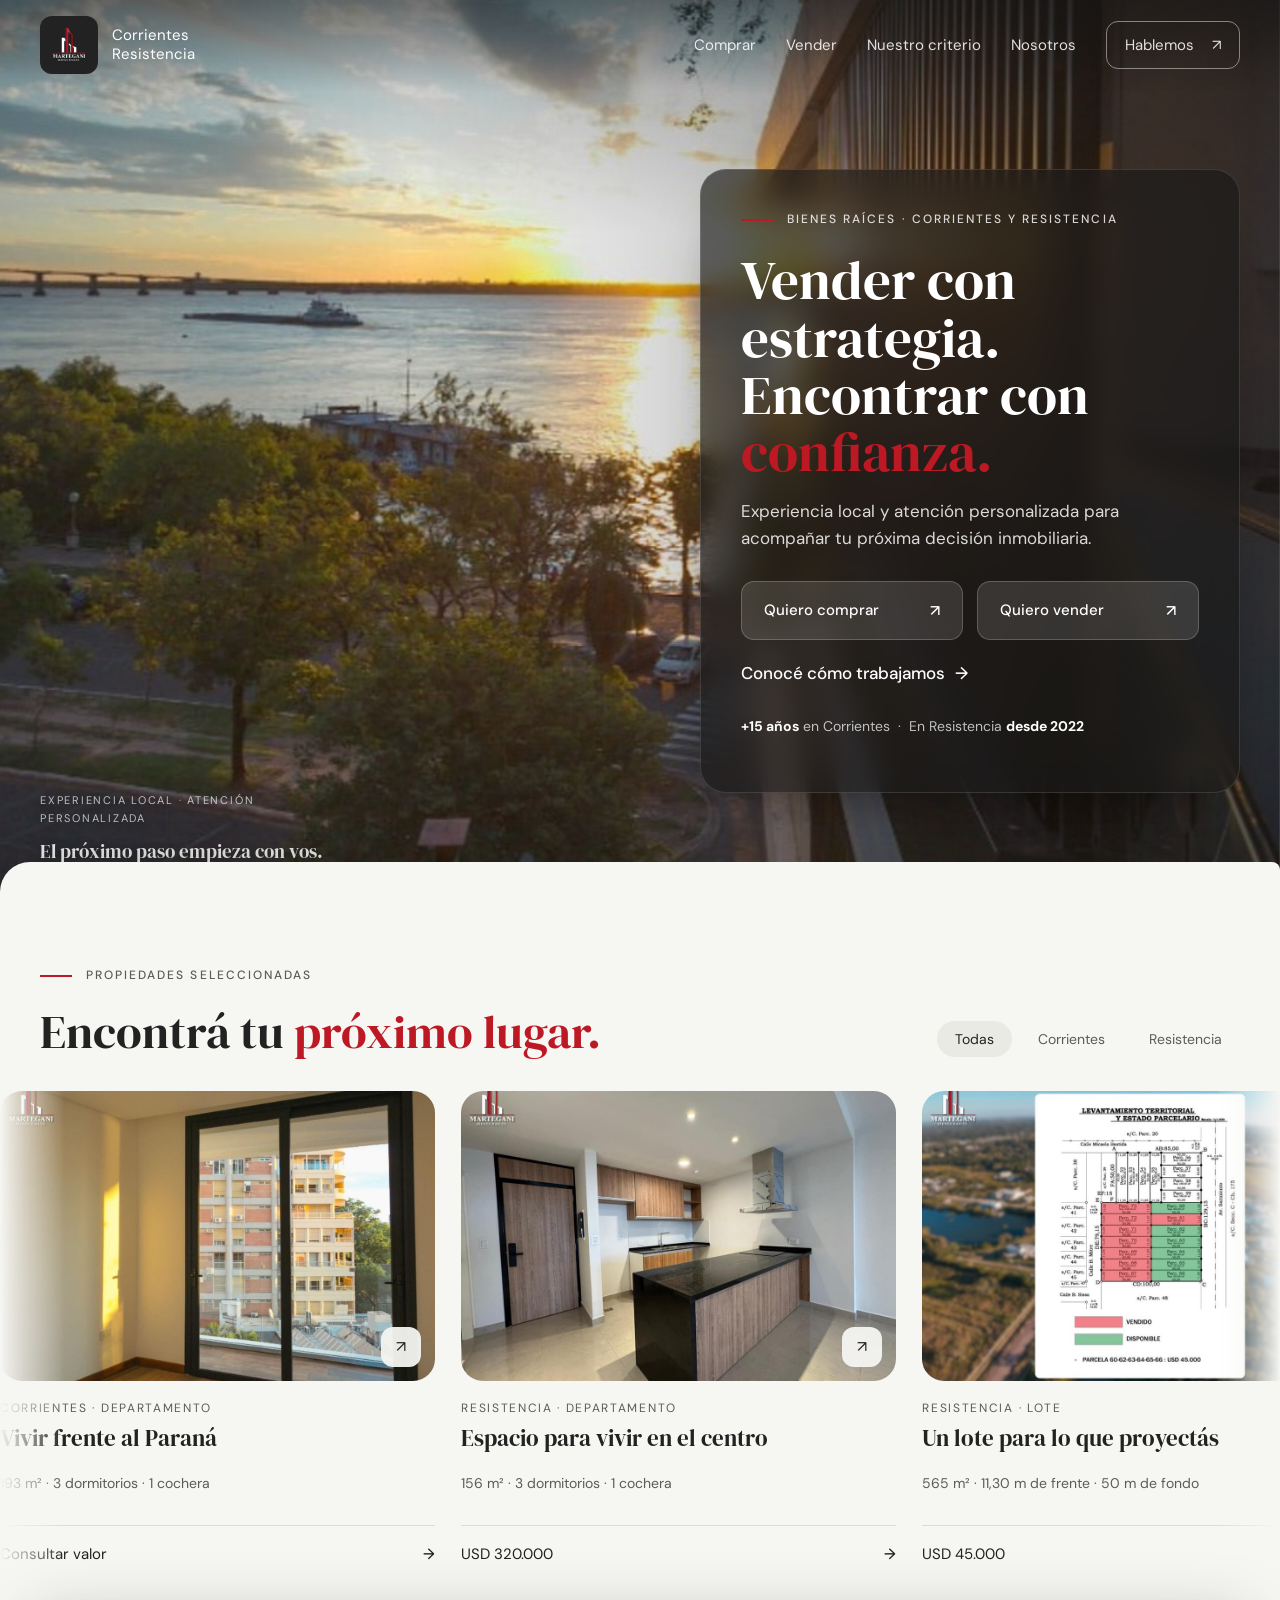
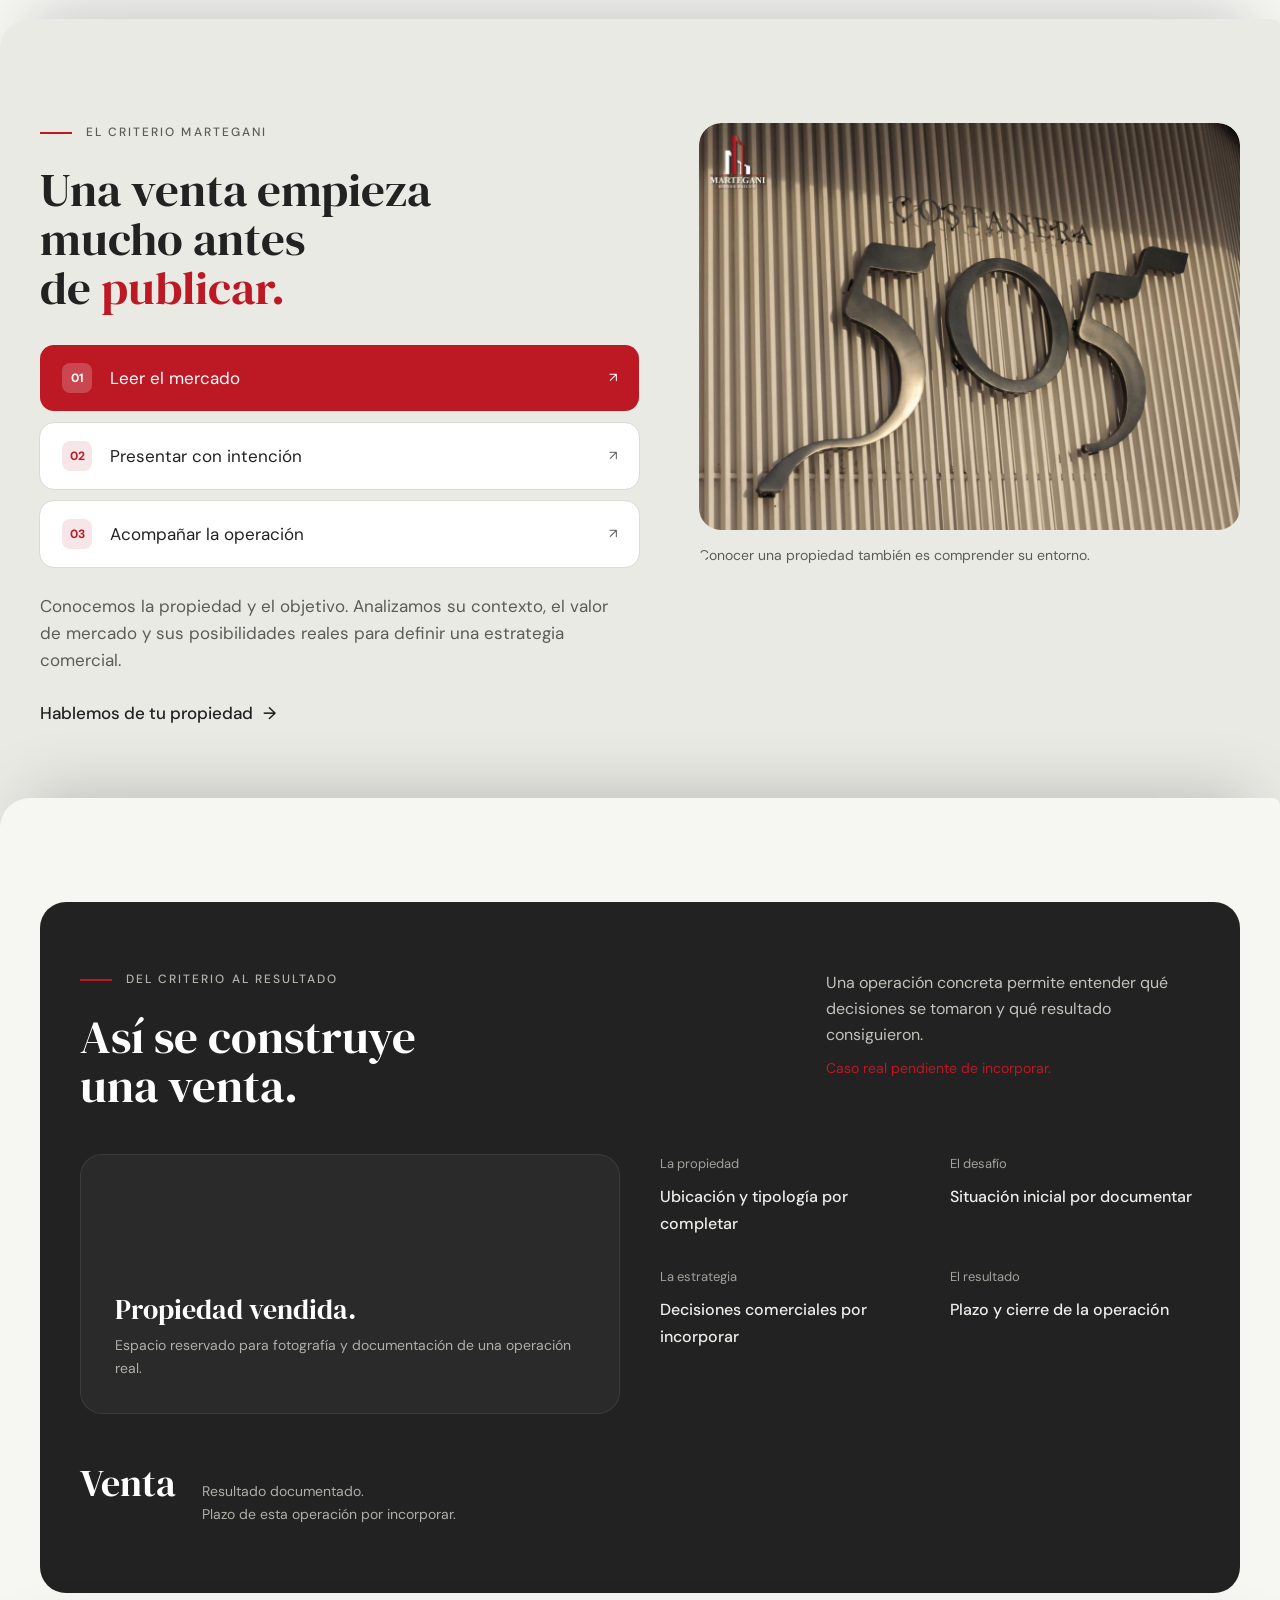
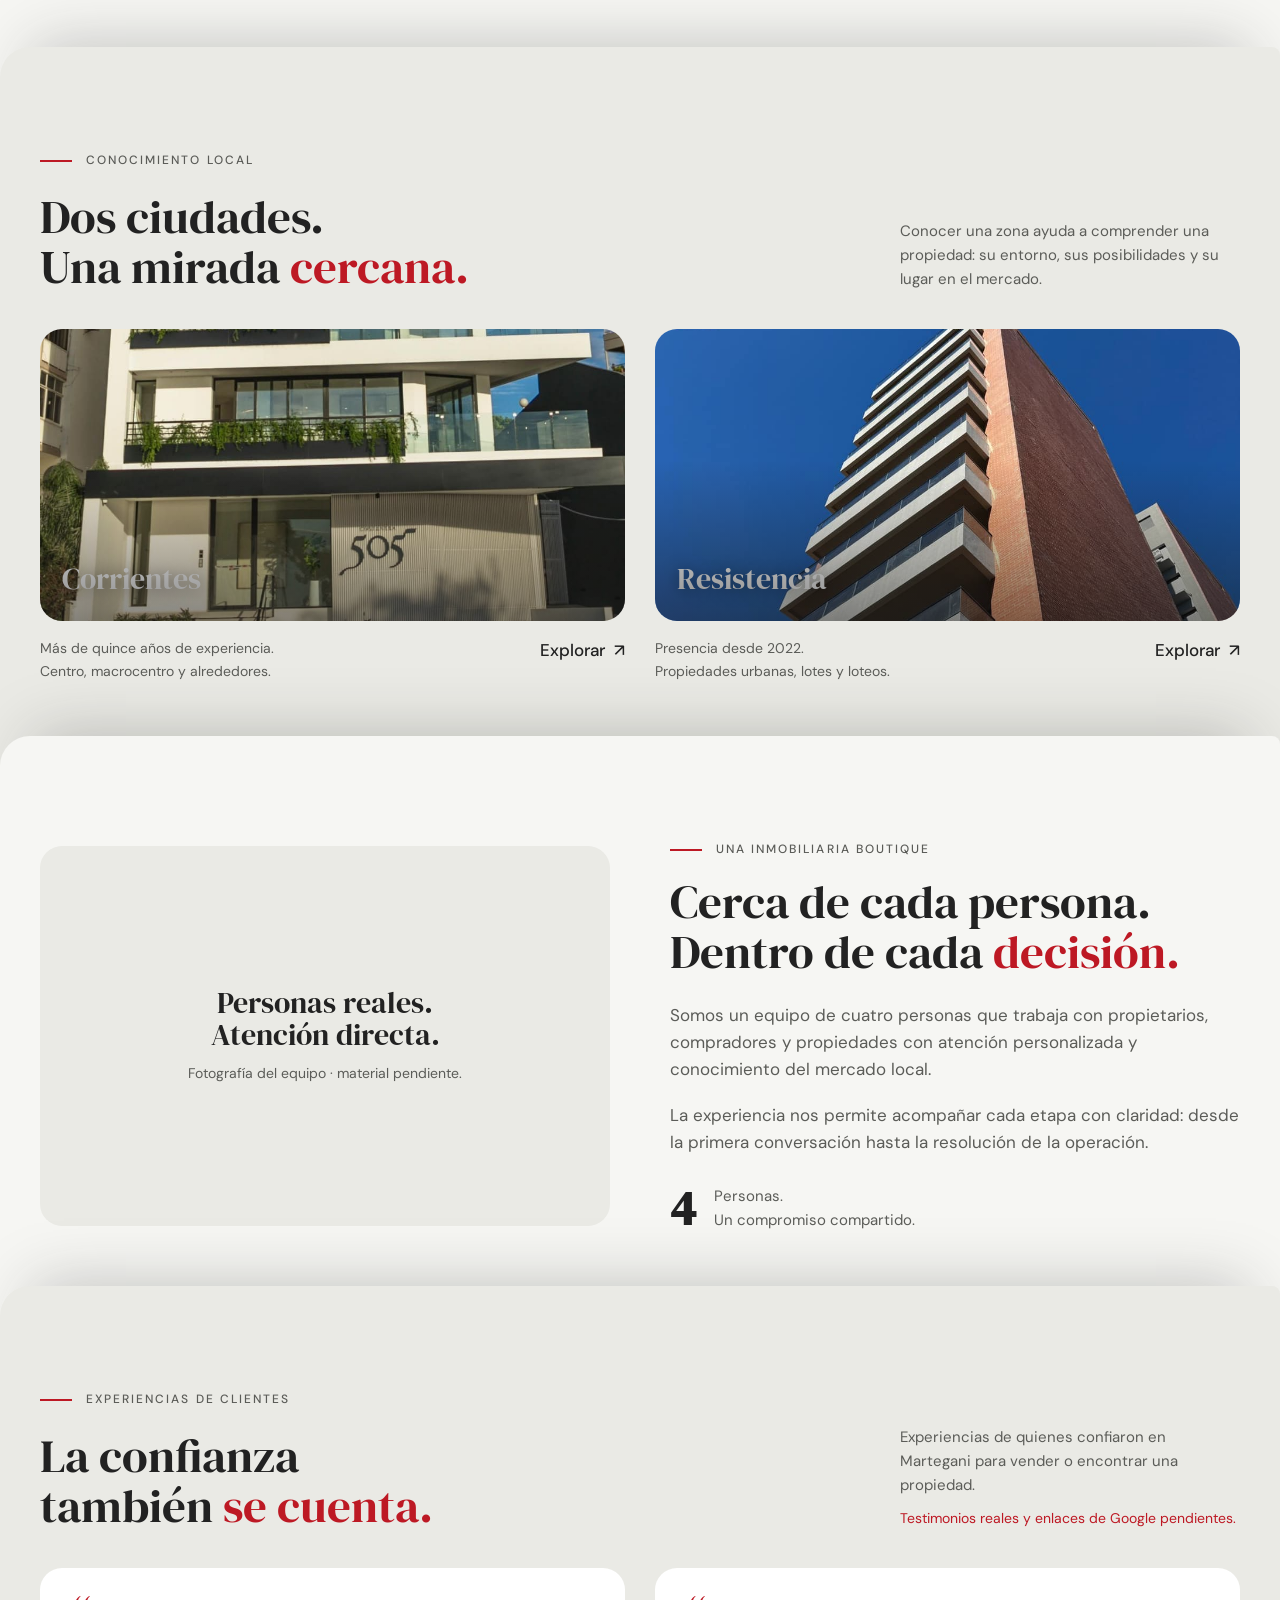
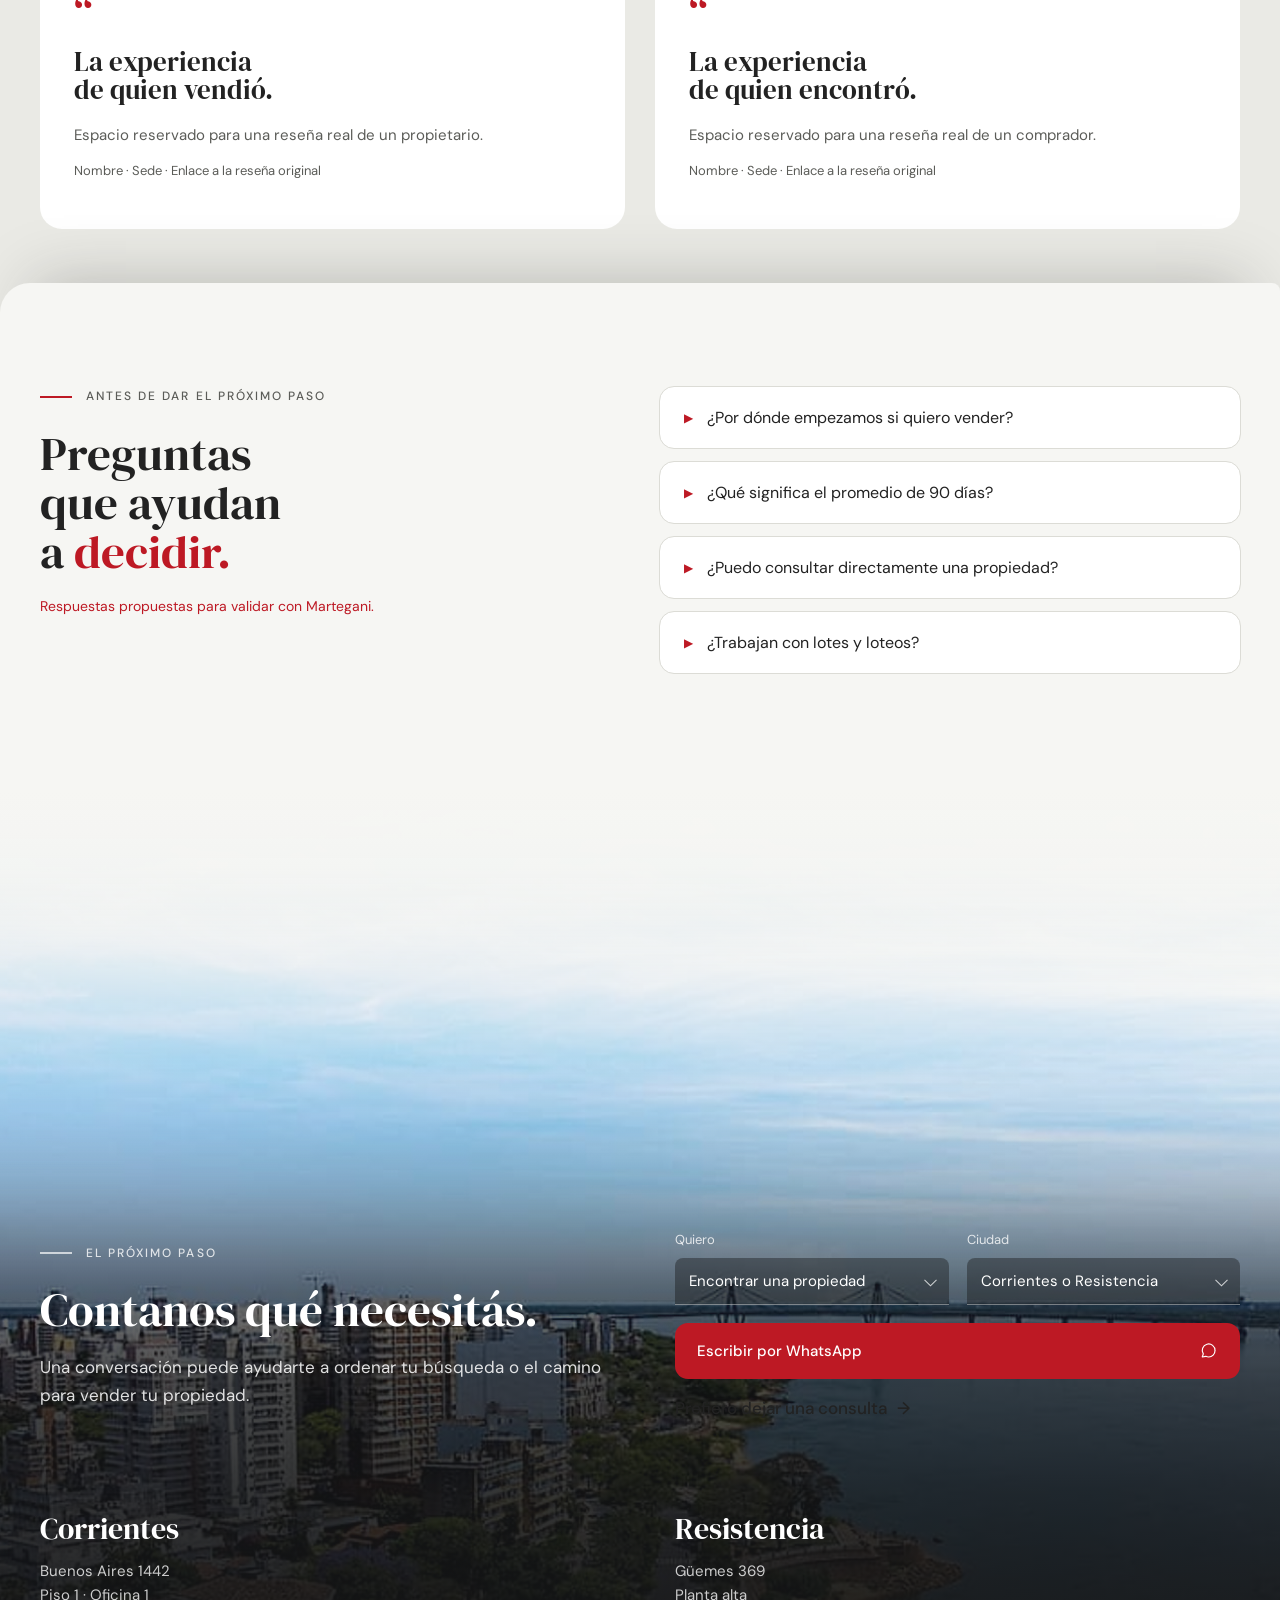
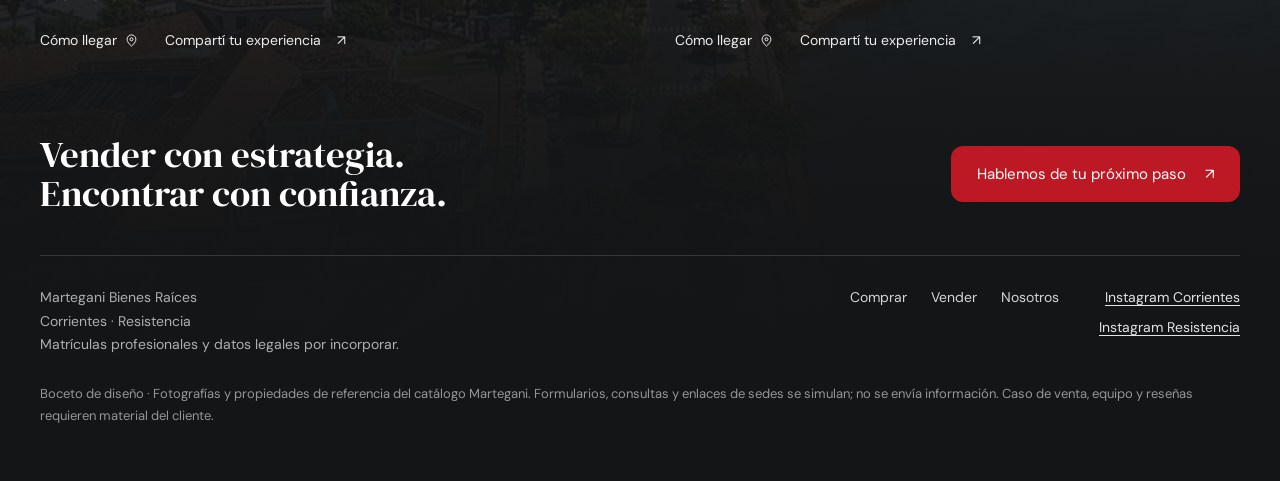
==== commit bb338fa8: "Quitar la nota auxiliar debajo del carrusel de propiedades" ====
--- a/index.html
+++ b/index.html
@@ -98,11 +98,6 @@
       </a>
     </div>
   </div>
-
-  <p class="wrap props-hint">
-    <svg width="22" height="22" viewBox="0 0 24 24" fill="none" aria-hidden="true"><path d="M3 12h15M13 6l6 6-6 6" stroke="currentColor" stroke-width="1.6" stroke-linecap="round" stroke-linejoin="round"/></svg>
-    Seguí bajando y la selección se va deslizando · 3 propiedades en esta muestra de diseño.
-  </p>
 </section>
 
 <!-- ===================== CRITERIO / MÉTODO ===================== -->
--- a/css/styles.css
+++ b/css/styles.css
@@ -17,7 +17,7 @@
   --sky:#dfeaf2;           /* cielo del cierre */
   --wine:#BD1924;          /* rojo de acción = rojo del logo */
   --wine-dark:#9C1520;     /* hover */
-  --wine-light:#E8818A;    /* énfasis sobre glass/oscuro */
+  --wine-light:#BD1924;    /* mismo rojo del logo (unificado) */
   --wine-tint:#F6E6E7;     /* fondo rojo tenue */
 
   --radius:16px;
@@ -79,7 +79,7 @@
 .btn--wine{background:var(--wine);color:#fff}
 .btn--wine:hover{background:var(--wine-dark)}
 .btn--soft{background:var(--bg-alt);color:var(--ink)}
-.btn--soft:hover{background:#e6e1d8}
+.btn--soft:hover{background:#e0e0da}
 .btn .ico{font-size:16px}
 
 /* =========================================================
@@ -135,14 +135,14 @@
 
 .hero__inner{width:100%;display:flex;justify-content:flex-end}
 .hero__panel{
-  width:min(540px,100%);background:rgba(26,26,26,.56);backdrop-filter:blur(14px) saturate(1.1);
+  width:min(540px,100%);background:rgba(24,24,24,.64);backdrop-filter:blur(14px) saturate(1.1);
   border:1px solid rgba(255,255,255,.12);border-radius:var(--radius-xl);padding:40px;color:#fff;
   box-shadow:0 30px 60px -30px rgba(0,0,0,.6);
 }
 .hero__panel .eyebrow{color:rgba(255,255,255,.82)}
-.hero__panel .eyebrow::before{background:var(--wine-light)}
+.hero__panel .eyebrow::before{background:var(--wine)}
 .hero__title{font-family:var(--serif);font-size:clamp(36px,4.3vw,60px);line-height:1.04;color:#fff;margin-bottom:18px}
-.hero__title .wine{color:var(--wine-light)}
+.hero__title .wine{color:var(--wine)}
 .hero__sub{color:rgba(255,255,255,.84);font-size:17px;margin:0 0 28px;max-width:40ch}
 .hero__actions{display:grid;grid-template-columns:1fr 1fr;gap:14px;margin-bottom:20px}
 .hero__panel .btn--soft{background:rgba(255,255,255,.12);color:#fff;border:1px solid rgba(255,255,255,.2)}
@@ -179,7 +179,7 @@
 .stat__num{font-family:var(--serif);font-size:50px;line-height:.9;color:#fff}
 .stat__body b{display:block;font-weight:500;margin-bottom:4px;color:#fff}
 .stat__body span{color:rgba(255,255,255,.78);font-size:14px}
-.stat__body .note{display:block;margin-top:8px;color:var(--wine-light)}
+.stat__body .note{display:block;margin-top:8px;color:var(--wine)}
 
 /* =========================================================
    MOVIMIENTO: entradas y superposición de secciones
@@ -223,10 +223,16 @@
 .card__foot{display:flex;justify-content:space-between;align-items:center;margin-top:16px;padding-top:16px;border-top:1px solid var(--line);font-size:15px}
 .cards-note{margin-top:26px;font-size:13px;color:var(--ink-soft)}
 
-/* ---- Carrusel que se desliza con el scroll (sin frenar la página) ---- */
+/* ---- Carrusel automático: corre solo en bucle continuo ---- */
 .props-head{display:flex;justify-content:space-between;align-items:flex-end;gap:30px;margin-bottom:34px}
-.props-viewport{overflow:hidden}
-.props-track{display:flex;gap:26px;padding:0 var(--gutter);will-change:transform}
+.props-viewport{overflow:hidden;
+  -webkit-mask:linear-gradient(90deg,transparent,#000 5%,#000 95%,transparent);
+  mask:linear-gradient(90deg,transparent,#000 5%,#000 95%,transparent)}
+.props-track{display:flex;padding:0;will-change:transform}
+.props-track > *{margin-right:26px;flex:none}
+.props-track.is-marquee{width:max-content;animation-name:marquee;animation-timing-function:linear;animation-iteration-count:infinite}
+@keyframes marquee{from{transform:translate3d(0,0,0)}to{transform:translate3d(-50%,0,0)}}
+@media (hover:hover){.props-track.is-marquee:hover{animation-play-state:paused}}
 .props-track .card{flex:0 0 clamp(320px,34vw,460px)}
 .props-track .card__media{aspect-ratio:3/2}
 .pcard-cta{flex:0 0 300px;display:flex;flex-direction:column;justify-content:center;gap:14px;
@@ -234,8 +240,6 @@
 .pcard-cta h3{color:#fff;font-size:28px}
 .pcard-cta span{color:rgba(255,255,255,.85);font-size:14px}
 .pcard-cta .mark{font-size:22px;margin-top:auto}
-.props-hint{display:flex;align-items:center;gap:10px;color:var(--ink-soft);font-size:13px;margin-top:30px}
-.props-hint svg{flex:none}
 
 /* =========================================================
    CRITERIO / MÉTODO
@@ -263,7 +267,7 @@
 .dark h2{color:#fff}
 .dark__top{display:grid;grid-template-columns:1fr 1fr;gap:40px;align-items:start;margin-bottom:44px}
 .dark__intro{color:#c3c3bd;font-size:16px;max-width:34ch;justify-self:end}
-.dark__intro .note{color:#E8818A;display:block;margin-top:10px}
+.dark__intro .note{color:var(--wine);display:block;margin-top:10px}
 .dark__body{display:grid;grid-template-columns:1fr 1fr;gap:40px;align-items:start}
 .sold{background:rgba(255,255,255,.04);border:1px solid rgba(255,255,255,.08);border-radius:var(--radius-lg);min-height:260px;display:flex;flex-direction:column;justify-content:flex-end;padding:34px}
 .sold h3{color:#fff;font-size:28px;margin-bottom:10px}
@@ -436,12 +440,10 @@
   .search--compact .field--extra{display:none}
   .search--compact .search__more{display:flex}
 
-  /* carrusel: en celular se desliza con el dedo */
-  .props-viewport{overflow:visible}
-  .props-track{overflow-x:auto;scroll-snap-type:x mandatory;transform:none !important;
-    padding-bottom:12px;scroll-padding-left:22px;-webkit-overflow-scrolling:touch}
-  .props-track .card{flex:0 0 84%;scroll-snap-align:start}
-  .props-track .pcard-cta{flex:0 0 70%}
+  /* carrusel: en celular también corre solo (ancho en vw, no %, por el max-content) */
+  .props-viewport{overflow:hidden}
+  .props-track .card{flex:0 0 80vw}
+  .props-track .pcard-cta{flex:0 0 66vw}
   .props-head{flex-direction:column;align-items:flex-start;gap:6px}
 }
 
@@ -457,6 +459,7 @@
   .closing{--arrival-sky:1 !important;--arrival-photo:1 !important}
   .closing__backdrop img{transform:none !important;opacity:1 !important}
   .card__media img,.city__media img{transition:none}
-  .props-viewport{overflow:visible}
-  .props-track{transform:none !important;overflow-x:auto}
-}
+  .props-viewport{overflow:auto;-webkit-mask:none;mask:none}
+  .props-track,.props-track.is-marquee{width:auto;animation:none !important;transform:none !important;
+    overflow-x:auto;padding-left:var(--gutter);scroll-padding-left:var(--gutter)}
+}
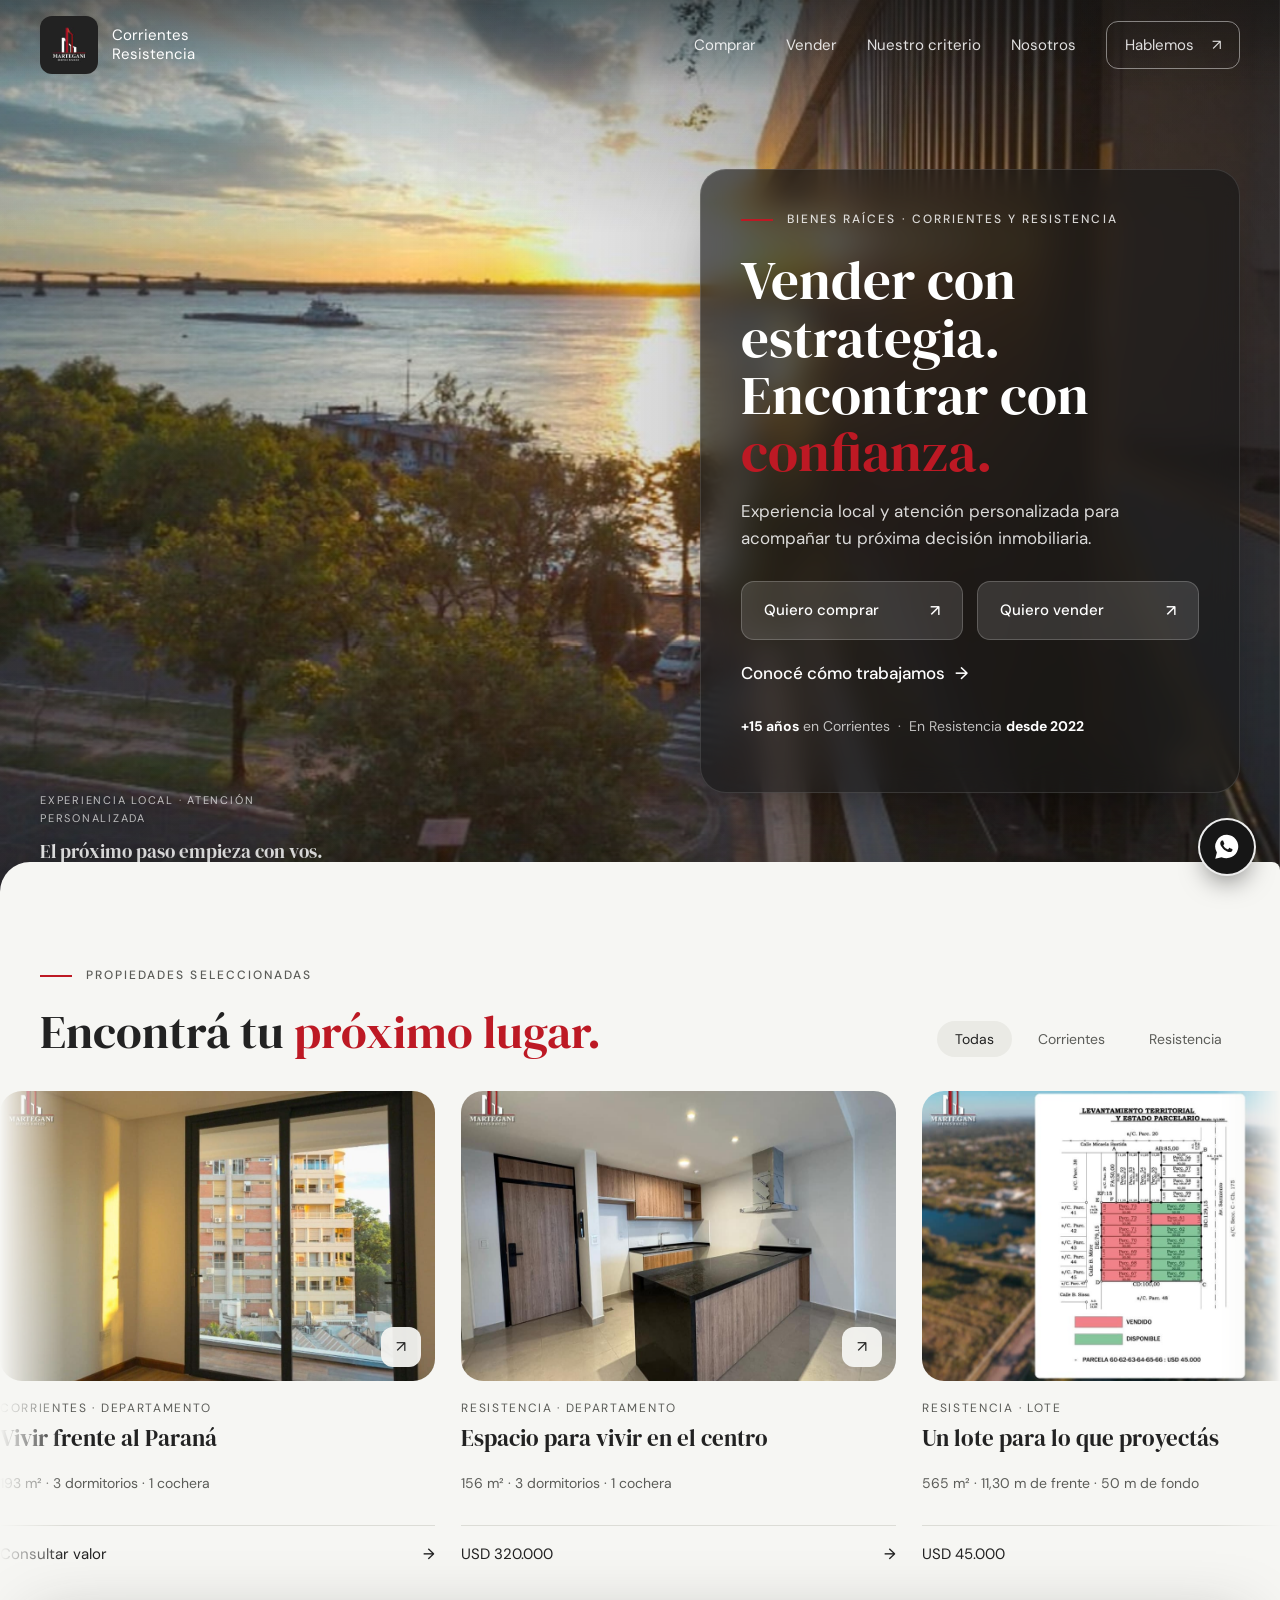
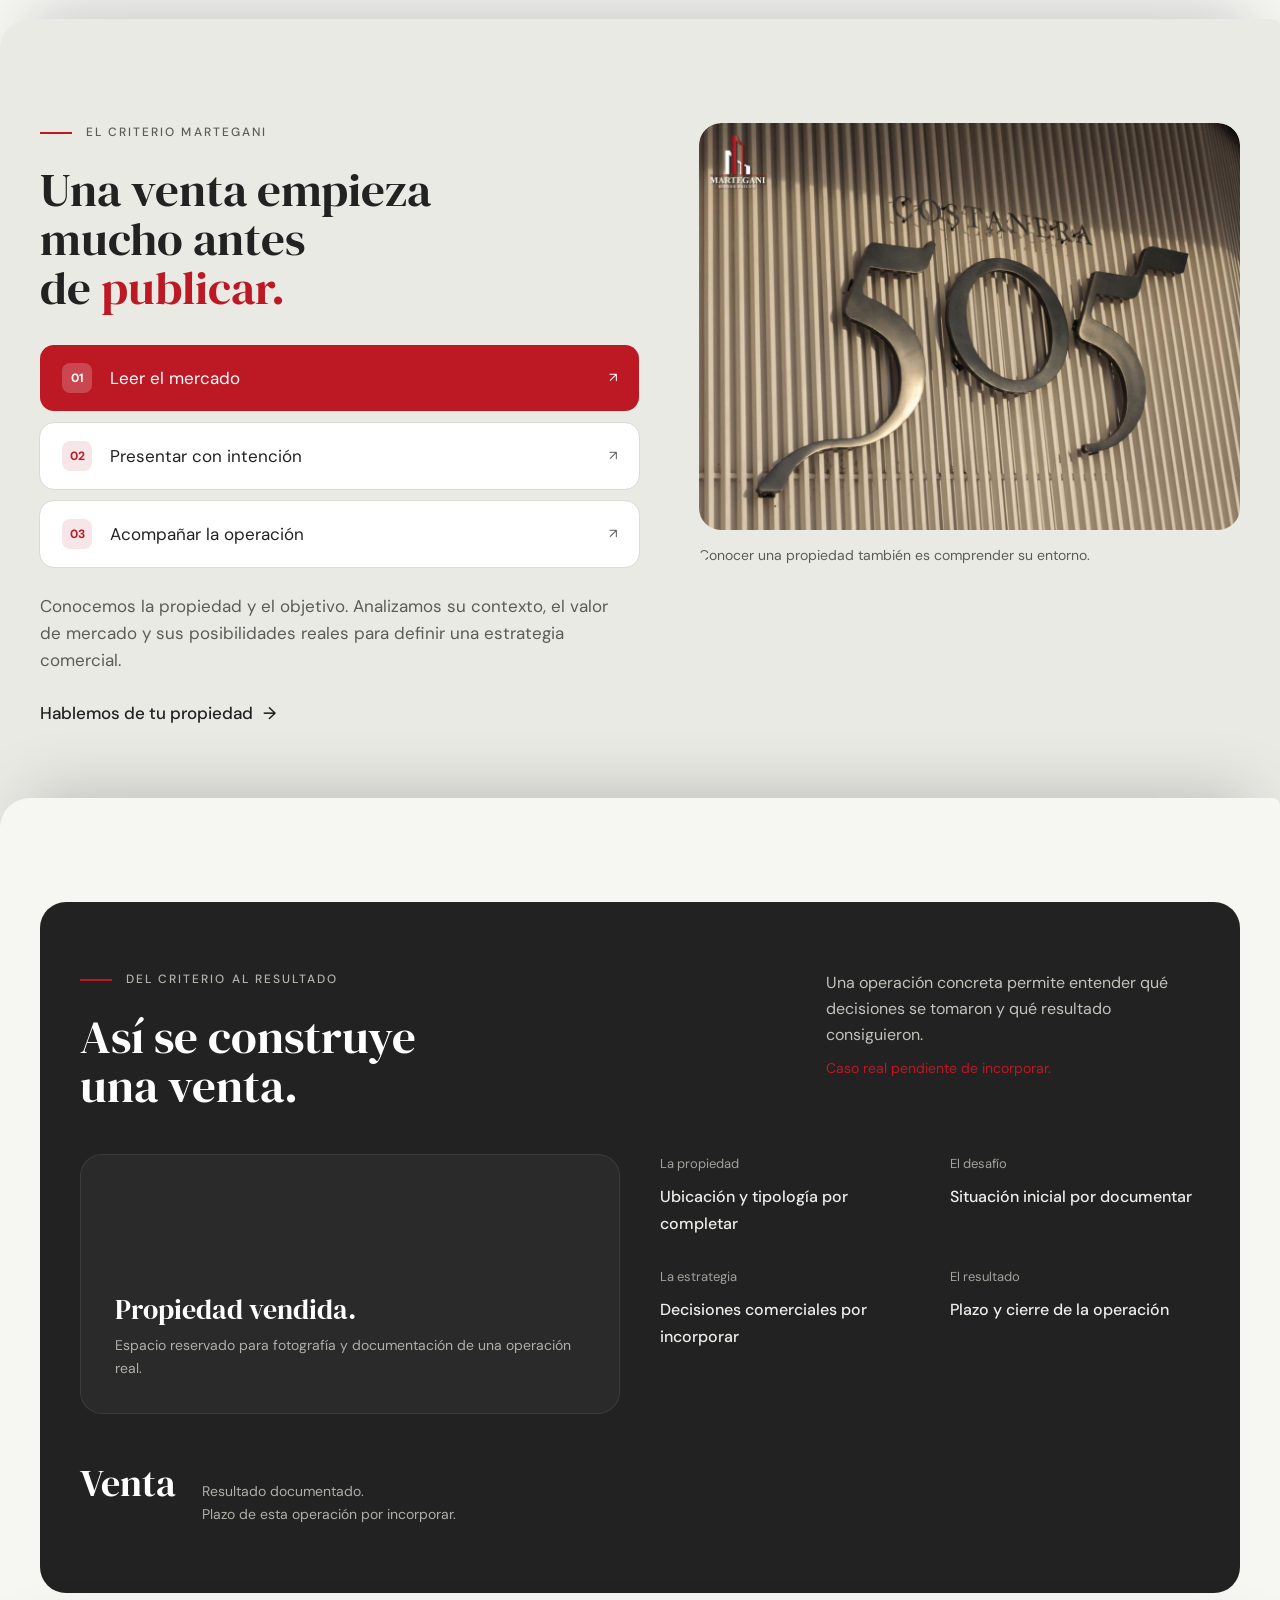
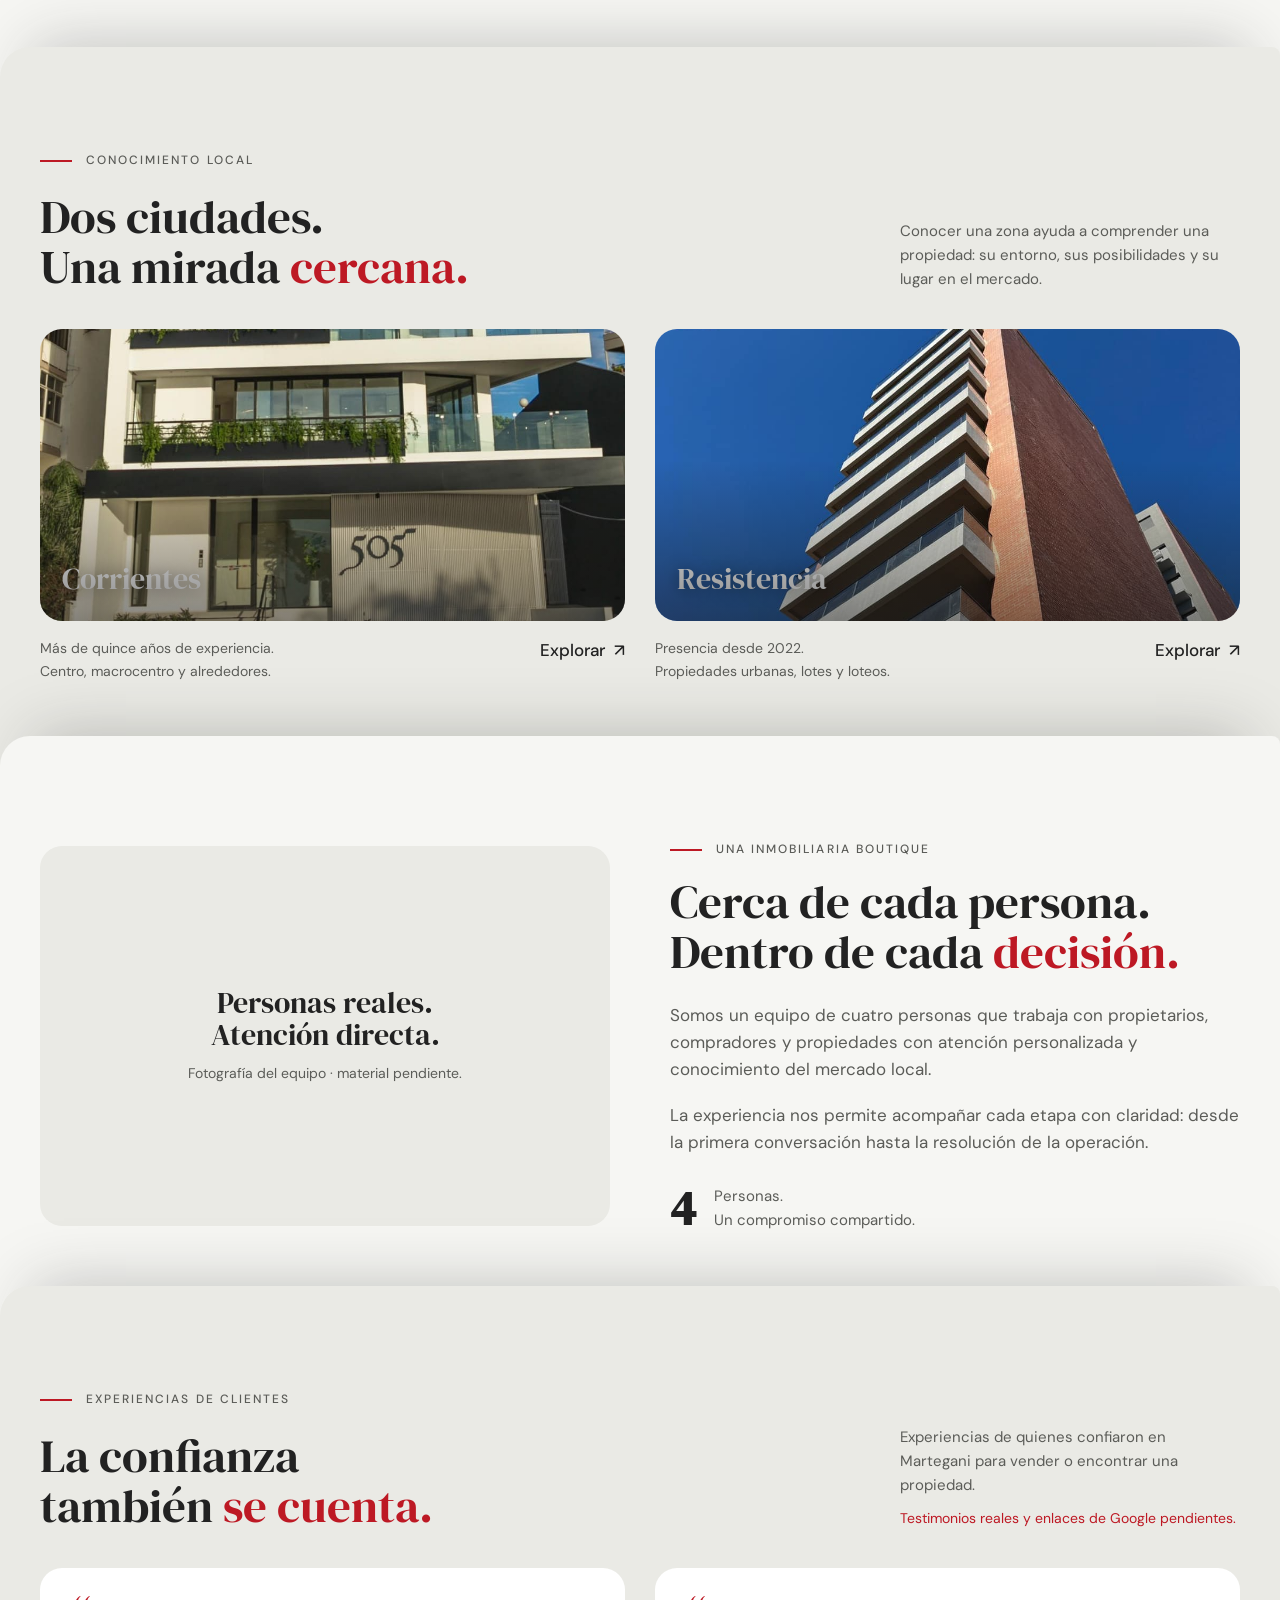
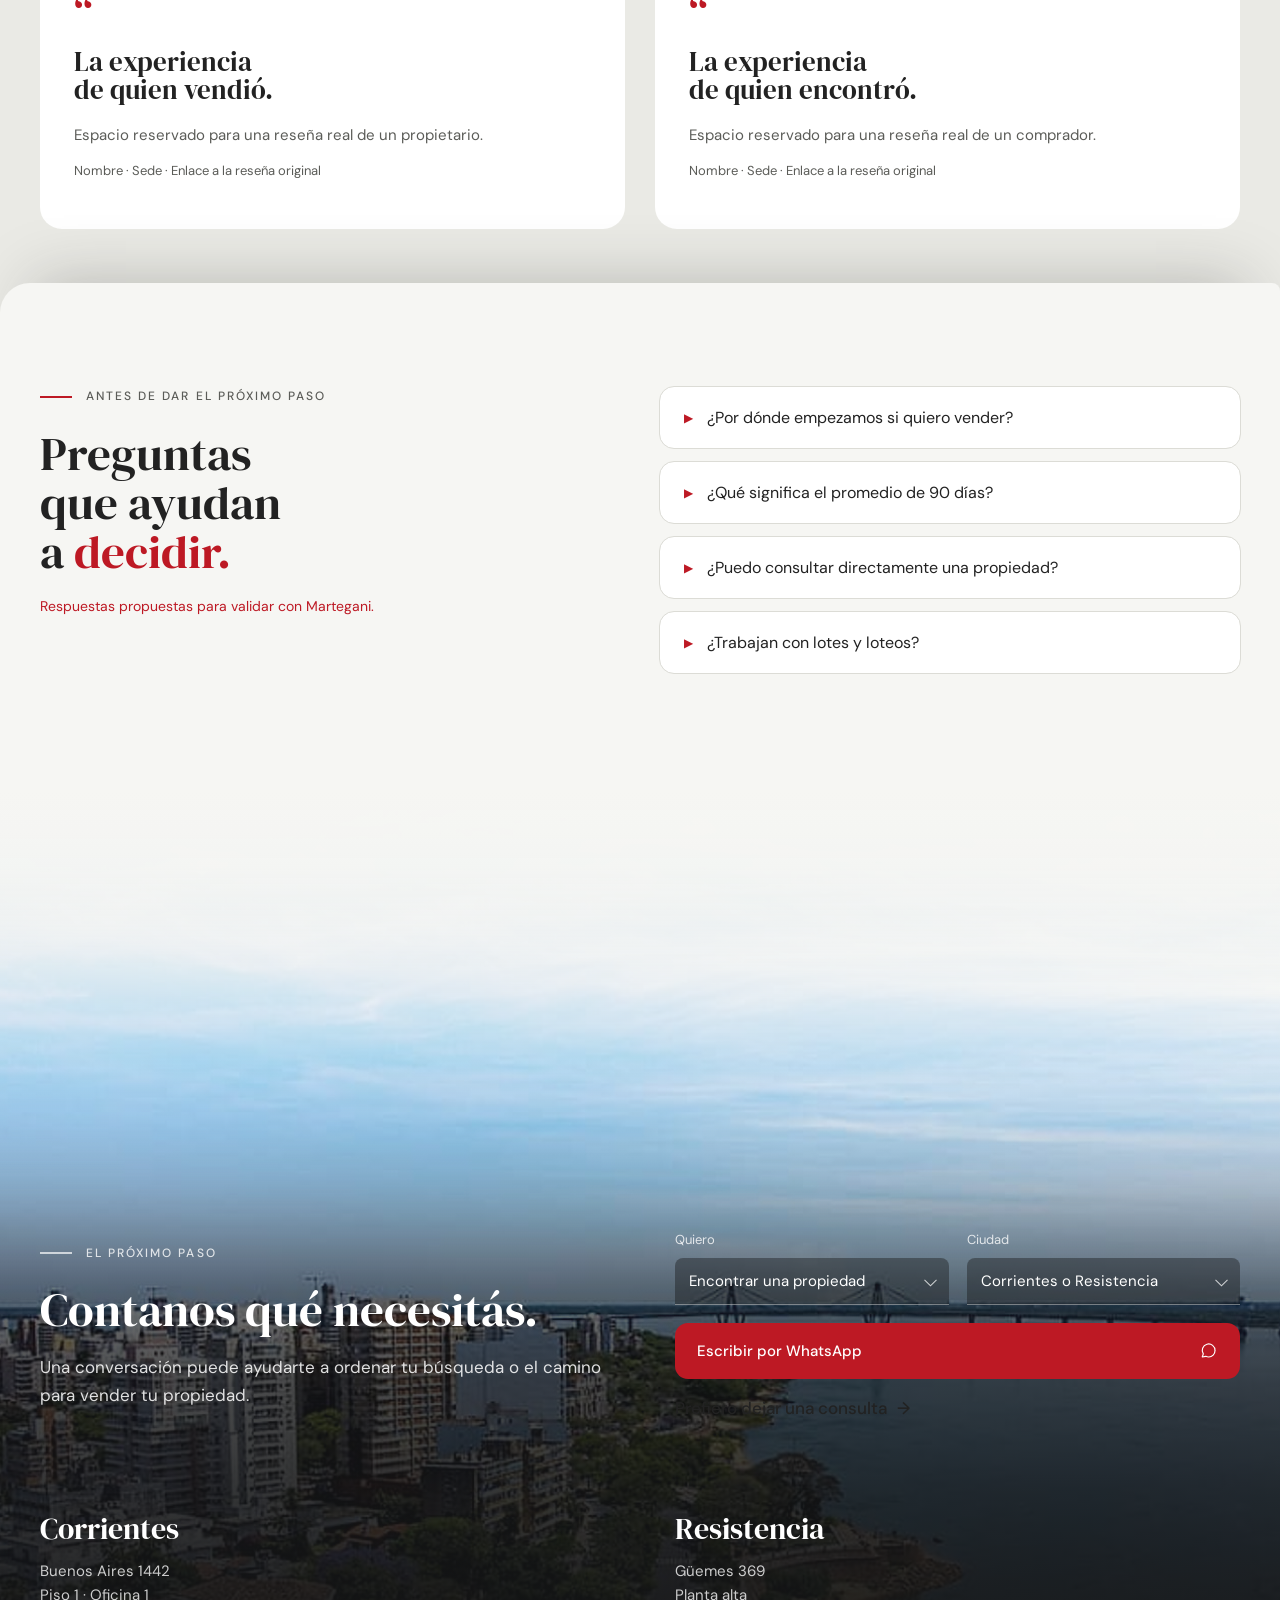
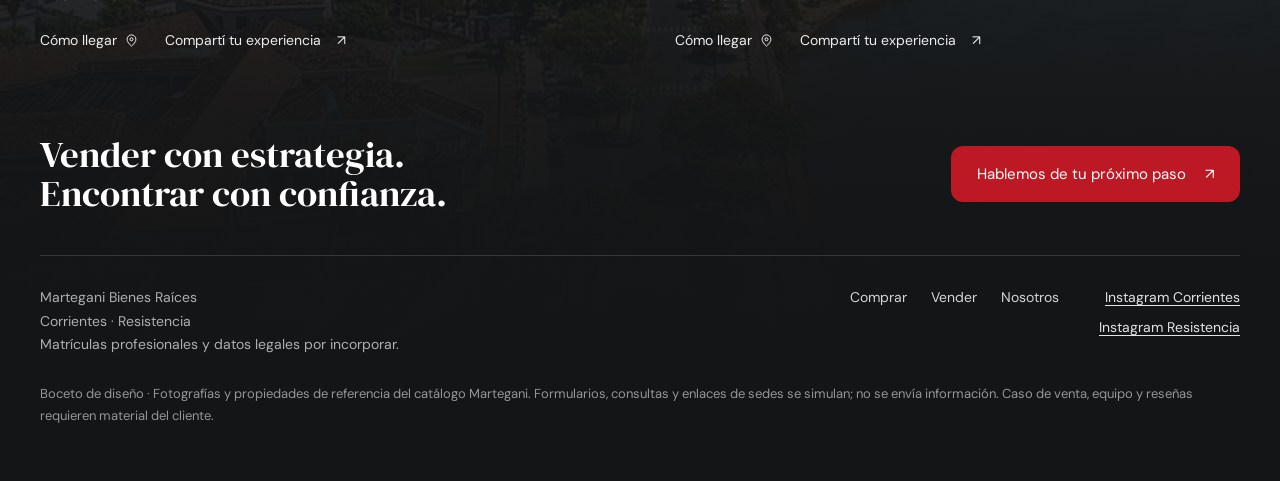
==== commit 44d0cdc1: "Agregar boton flotante de WhatsApp (blanco y negro) abajo a la derecha en las 3 paginas" ====
--- a/index.html
+++ b/index.html
@@ -359,6 +359,14 @@
   </div>
 </section>
 
+<!-- Botón flotante de WhatsApp -->
+<a class="wa-float" href="#" target="_blank" rel="noopener" aria-label="Escribir por WhatsApp" title="Escribir por WhatsApp" data-whatsapp-float>
+  <svg viewBox="0 0 24 24" aria-hidden="true">
+    <path fill="#fff" d="M12 2.2a9.4 9.4 0 0 0-8.1 14.2L2.6 21.4l5-1.3A9.4 9.4 0 1 0 12 2.2Z"/>
+    <path fill="#161616" d="M9.1 7.3c-.18-.4-.37-.4-.55-.41-.14 0-.3-.01-.46-.01-.16 0-.42.06-.64.3-.22.24-.84.82-.84 2s.86 2.32.98 2.48c.12.16 1.66 2.66 4.1 3.73 2.03.88 2.44.7 2.88.66.44-.04 1.42-.58 1.62-1.14.2-.56.2-1.04.14-1.14-.06-.1-.22-.16-.46-.28-.24-.12-1.42-.7-1.64-.78-.22-.08-.38-.12-.54.12-.16.24-.62.78-.76.94-.14.16-.28.18-.52.06-.24-.12-1.02-.38-1.94-1.2-.72-.64-1.2-1.43-1.34-1.67-.14-.24-.01-.37.1-.49.11-.11.24-.28.36-.42.12-.14.16-.24.24-.4.08-.16.04-.3-.02-.42-.06-.12-.53-1.3-.74-1.78Z"/>
+  </svg>
+</a>
+
 <script src="js/main.js"></script>
 </body>
 </html>
--- a/css/styles.css
+++ b/css/styles.css
@@ -100,11 +100,11 @@
 .nav__cta{display:inline-flex;align-items:center;gap:9px;border:1px solid rgba(255,255,255,.45);color:#fff;padding:11px 18px;border-radius:12px;font-size:15px;transition:background .2s,border-color .2s}
 .nav__cta:hover{background:rgba(255,255,255,.12)}
 
-/* estado sólido (al bajar del hero) */
-.site-header.is-stuck{background:rgba(246,246,243,.92);backdrop-filter:saturate(1.2) blur(10px);border-bottom:1px solid var(--line)}
+/* estado sólido (al bajar del hero): barra "fumé" (gris ahumado) */
+.site-header.is-stuck{background:rgba(208,207,201,.9);backdrop-filter:saturate(1.1) blur(12px);border-bottom:1px solid rgba(34,34,34,.12)}
 .site-header.is-stuck::before{opacity:0}
 .site-header.is-stuck .brand__text{color:var(--ink)}
-.site-header.is-stuck .nav a{color:var(--ink-soft)}
+.site-header.is-stuck .nav a{color:#4c4d49}
 .site-header.is-stuck .nav a:hover{color:var(--ink)}
 .site-header.is-stuck .nav a.is-active{color:var(--wine)}
 .site-header.is-stuck .nav__cta{border-color:var(--line);color:var(--ink)}
@@ -112,6 +112,21 @@
 .site-header.is-stuck .menu-toggle span,
 .site-header.is-stuck .menu-toggle span::before,
 .site-header.is-stuck .menu-toggle span::after{background:var(--ink)}
+
+/* Botón flotante de WhatsApp (blanco y negro) */
+.wa-float{
+  position:fixed;right:24px;bottom:24px;z-index:70;
+  width:58px;height:58px;border-radius:50%;
+  background:#161616;color:#fff;
+  display:flex;align-items:center;justify-content:center;
+  border:2px solid rgba(255,255,255,.92);
+  box-shadow:0 12px 26px -8px rgba(0,0,0,.5);
+  transition:transform .2s var(--ease),box-shadow .2s;
+}
+.wa-float:hover{transform:translateY(-3px);box-shadow:0 16px 30px -8px rgba(0,0,0,.55)}
+.wa-float:active{transform:translateY(-1px)}
+.wa-float svg{width:30px;height:30px;display:block}
+@media (max-width:980px){.wa-float{right:16px;bottom:16px;width:54px;height:54px}.wa-float svg{width:28px;height:28px}}
 
 .menu-toggle{display:none;width:46px;height:46px;border-radius:12px;background:rgba(255,255,255,.14);border:1px solid rgba(255,255,255,.4);align-items:center;justify-content:center}
 .menu-toggle span,.menu-toggle span::before,.menu-toggle span::after{content:"";display:block;width:20px;height:2px;background:#fff;transition:.25s;position:relative}
